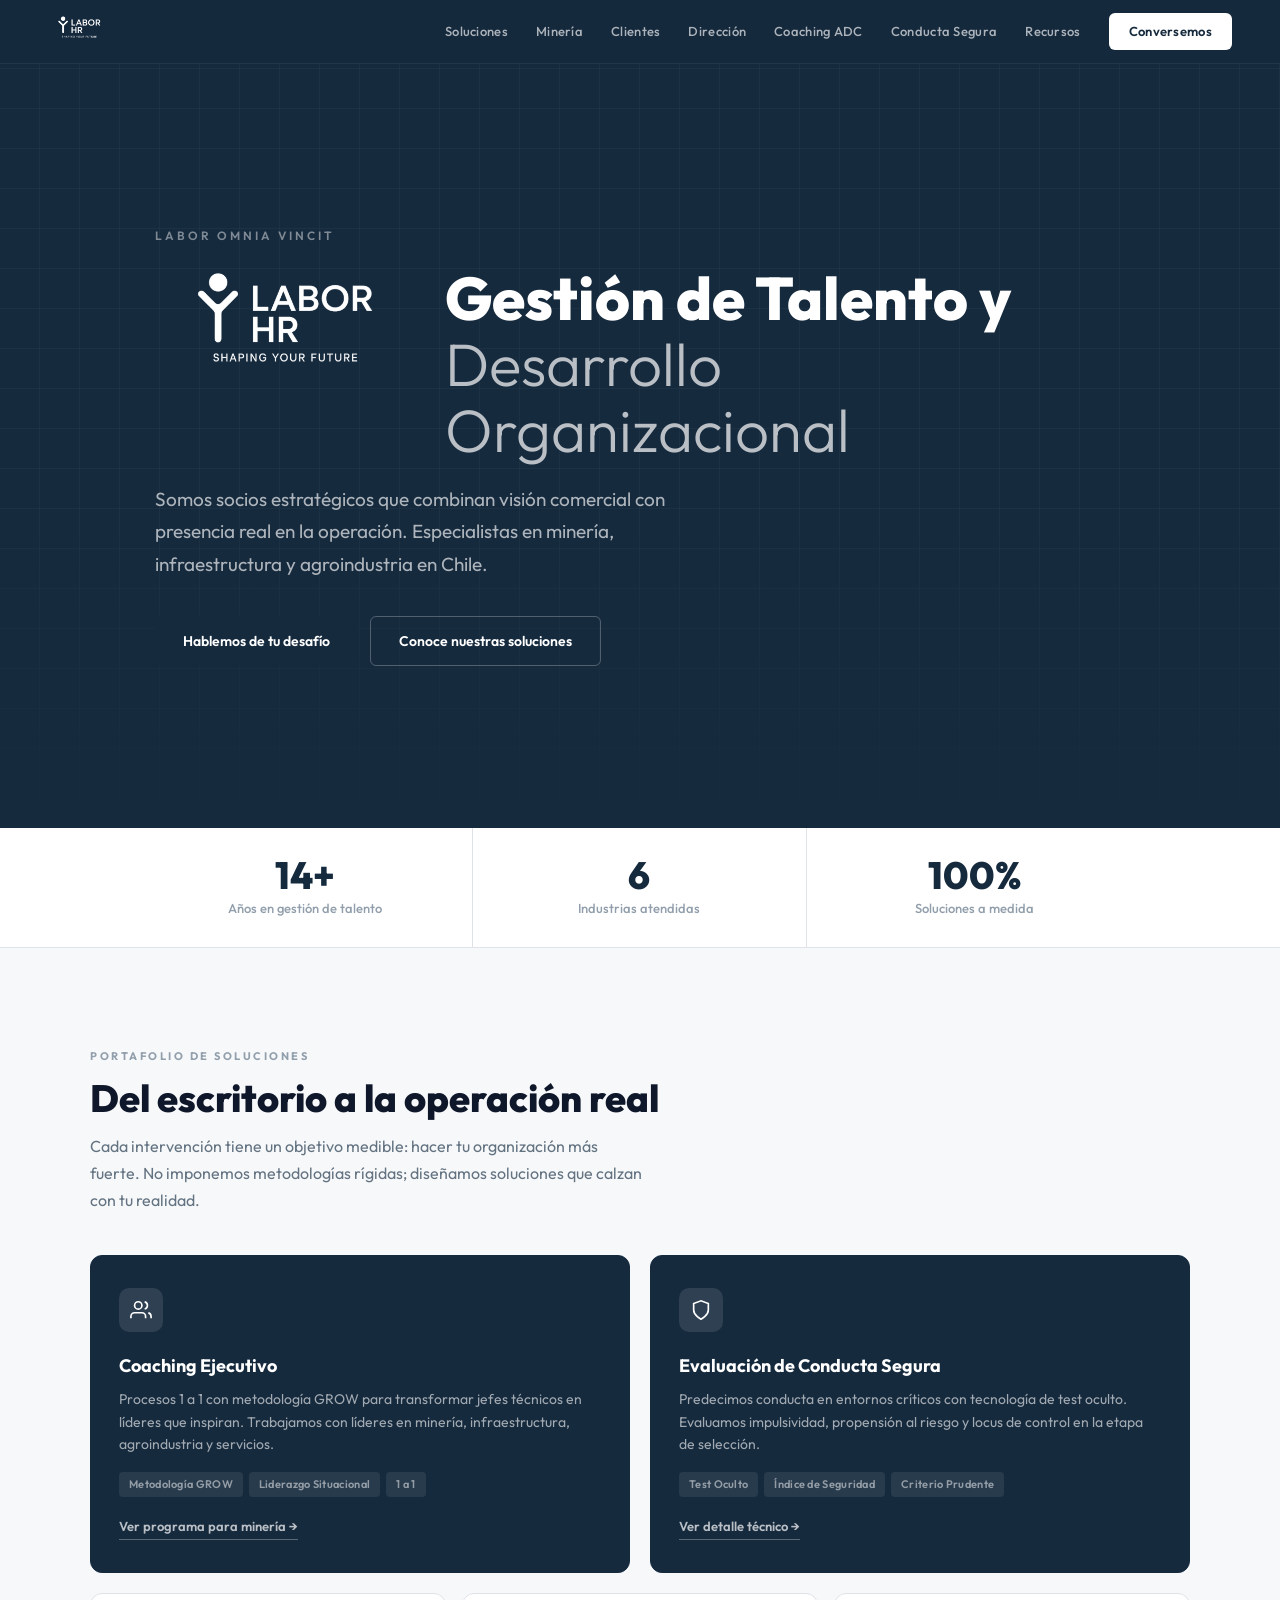
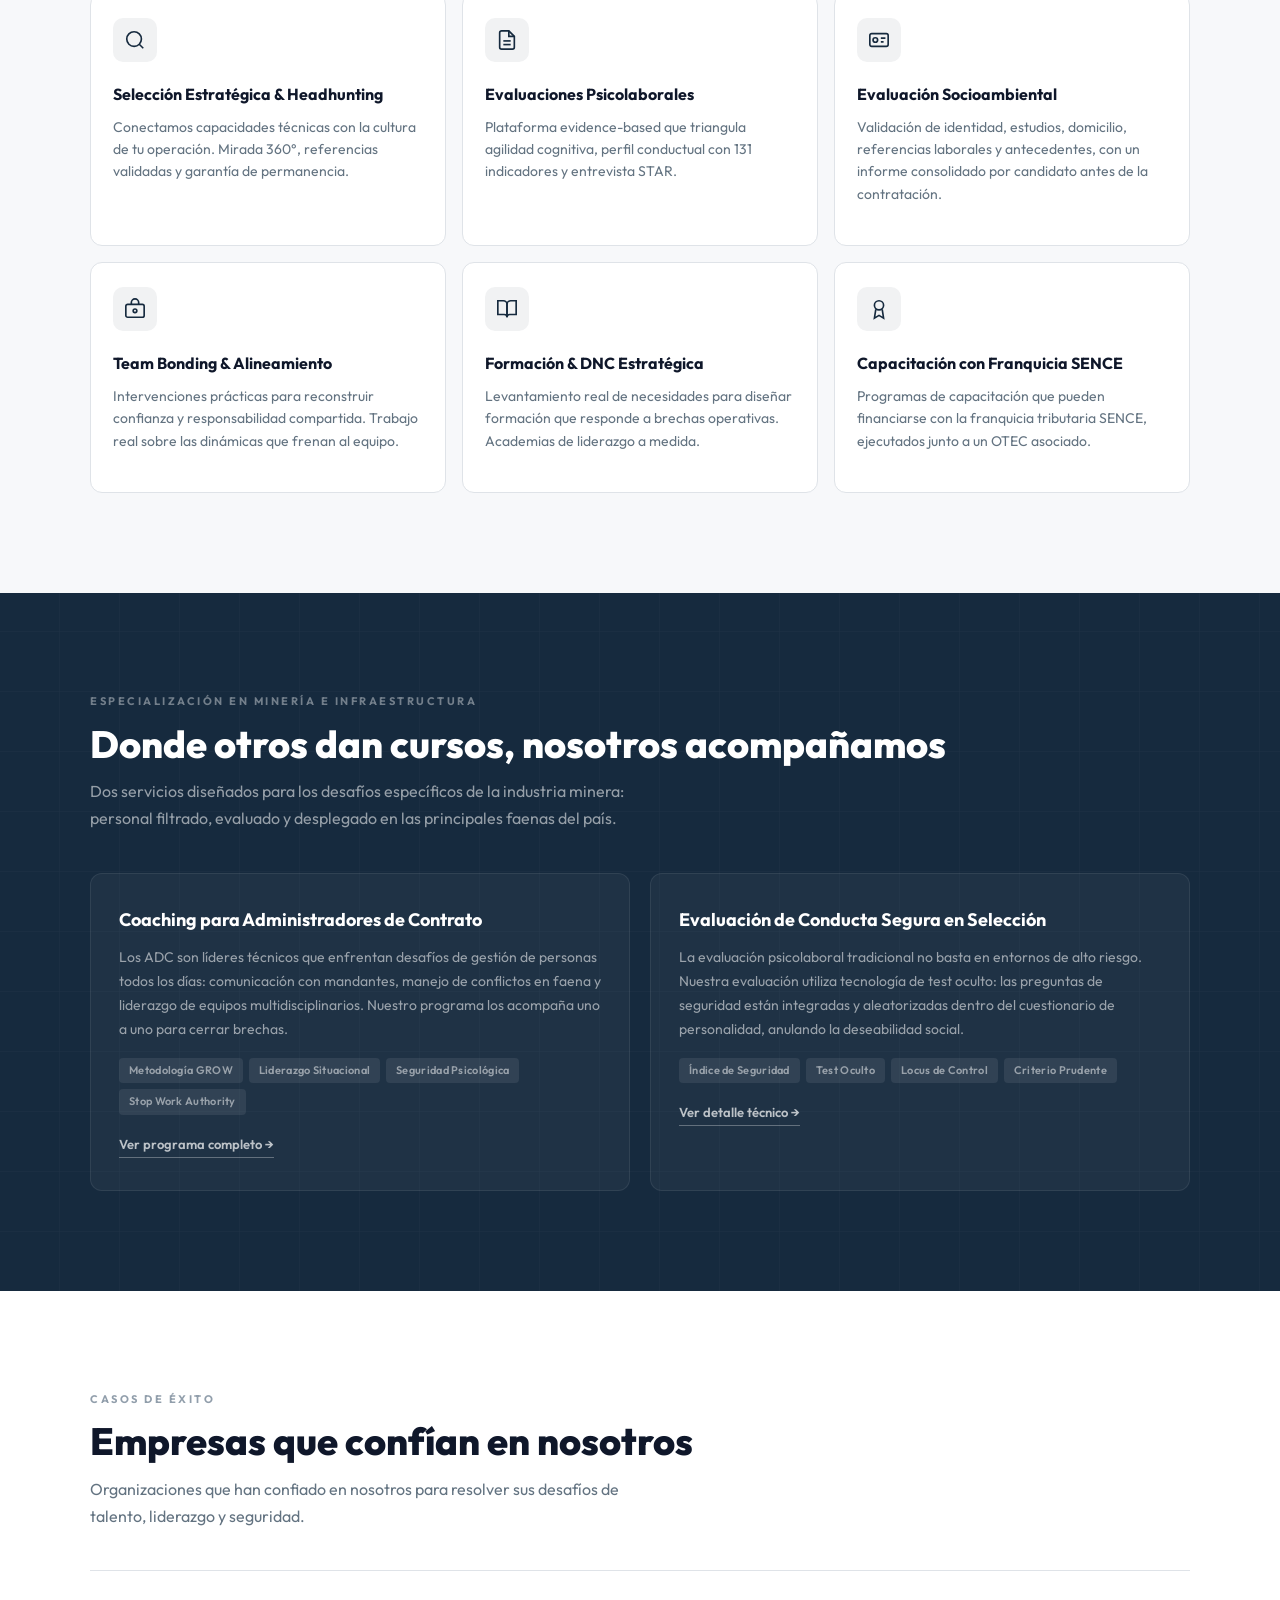
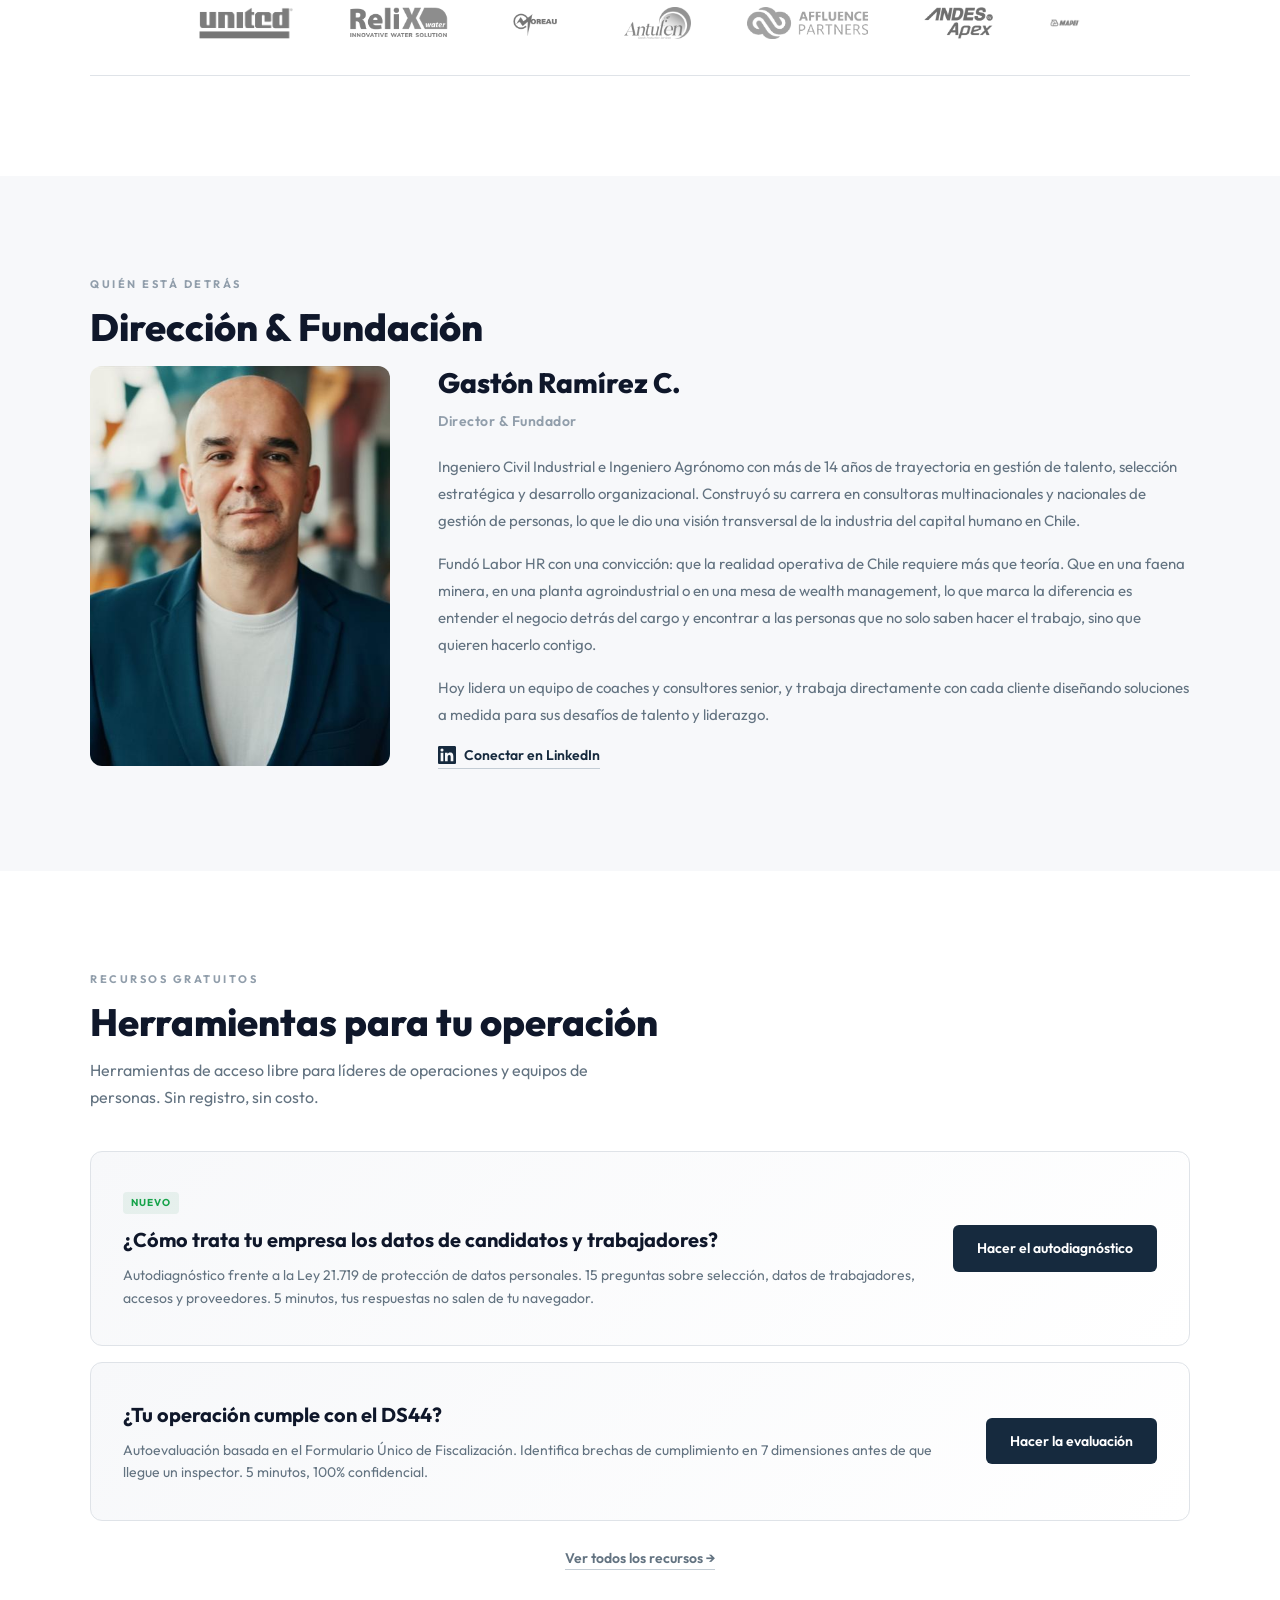
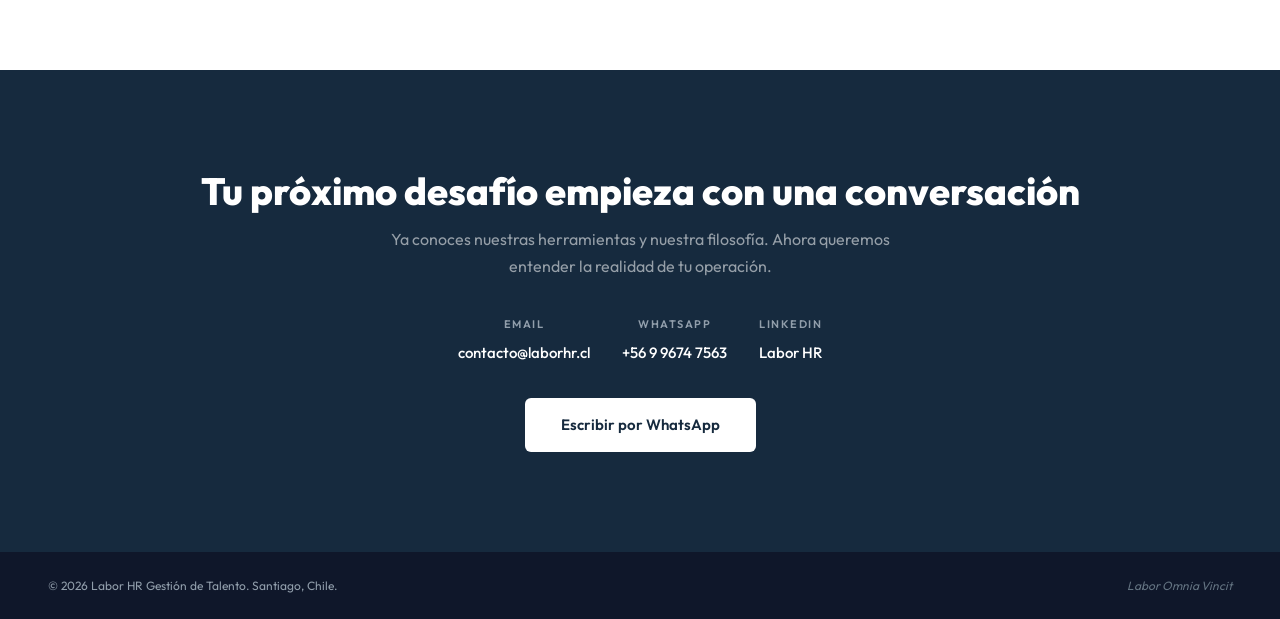
==== index.html @ d0b58a6c "Add files via upload" ====
<!DOCTYPE html>
<html lang="es">
<head>
<meta charset="UTF-8">
<meta name="viewport" content="width=device-width, initial-scale=1.0">
<title>Labor HR | Coaching Ejecutivo, Evaluación de Conducta Segura y Selección Estratégica | Chile</title>
<meta name="description" content="Coaching ejecutivo para líderes en minería, infraestructura, energía y agroindustria. Evaluación de conducta segura en selección. Headhunting y desarrollo organizacional en Chile.">
<meta name="keywords" content="coaching ejecutivo Chile, evaluación conducta segura, selección estratégica Chile, desarrollo organizacional, headhunting minería, coaching liderazgo, evaluación psicolaboral seguridad, administrador de contrato coaching, coaching minería, evaluación socioambiental candidatos">
<meta property="og:title" content="Labor HR | Gestión de Talento &amp; Desarrollo Organizacional">
<meta property="og:description" content="Coaching ejecutivo para líderes, evaluación de conducta segura en selección y desarrollo organizacional. Socios estratégicos en gestión de talento en Chile.">
<meta property="og:type" content="website">
<meta property="og:url" content="https://laborhr.cl/">
<link rel="canonical" href="https://laborhr.cl/">
<link rel="preconnect" href="https://fonts.googleapis.com">
<link href="https://fonts.googleapis.com/css2?family=Outfit:wght@300;400;500;600;700;800&family=DM+Serif+Display&display=swap" rel="stylesheet">
<style>
:root {
  --navy: #162A3E;
  --navy-95: rgba(22,42,62,0.95);
  --navy-80: rgba(22,42,62,0.8);
  --navy-light: #1C3450;
  --accent: #162A3E;
  --accent-inv: #FFFFFF;
  --accent-dim: rgba(22,42,62,0.06);
  --slate-50: #F7F8FA;
  --slate-100: #F1F3F5;
  --slate-200: #DFE3E8;
  --slate-300: #C4CDD5;
  --slate-400: #919EAB;
  --slate-500: #637381;
  --slate-700: #334155;
  --slate-900: #0F172A;
  --white: #FFFFFF;
  --green: #16A34A;
  --section-pad: clamp(60px, 10vw, 100px);
}

*, *::before, *::after { margin:0; padding:0; box-sizing:border-box; }

html { scroll-behavior: smooth; }

body {
  font-family: 'Outfit', sans-serif;
  color: var(--slate-700);
  background: var(--white);
  line-height: 1.6;
  -webkit-font-smoothing: antialiased;
}

/* ═══ NAV ═══ */
.nav {
  position: fixed;
  top: 0; left: 0; right: 0;
  z-index: 100;
  background: var(--navy-95);
  backdrop-filter: blur(12px);
  -webkit-backdrop-filter: blur(12px);
  padding: 0 clamp(20px, 4vw, 48px);
  height: 64px;
  display: flex;
  align-items: center;
  justify-content: space-between;
  border-bottom: 1px solid rgba(255,255,255,0.06);
}
.nav-logo { height: 24px; filter: brightness(0) invert(1); }
.nav-links { display: flex; gap: 28px; align-items: center; }
.nav-links a {
  color: rgba(255,255,255,0.65);
  text-decoration: none;
  font-size: 13px;
  font-weight: 500;
  letter-spacing: 0.3px;
  transition: color 0.2s;
}
.nav-links a:hover { color: var(--white); }
.nav-links .nav-cta {
  background: var(--white);
  color: var(--navy);
  padding: 8px 20px;
  border-radius: 6px;
  font-weight: 600;
}
.nav-links .nav-cta:hover { background: var(--slate-200); }
.nav-toggle { display: none; background: none; border: none; cursor: pointer; padding: 8px; }
.nav-toggle span { display: block; width: 22px; height: 2px; background: var(--white); margin: 5px 0; transition: all 0.3s; }

/* ═══ HERO ═══ */
.hero {
  position: relative;
  min-height: 92vh;
  display: flex;
  align-items: center;
  background: var(--navy);
  overflow: hidden;
  padding: 64px 0 0;
}
.hero-topo {
  position: absolute;
  inset: 0;
  opacity: 0.08;
  background-image:
    repeating-linear-gradient(0deg, transparent, transparent 39px, rgba(255,255,255,0.4) 39px, rgba(255,255,255,0.4) 40px),
    repeating-linear-gradient(90deg, transparent, transparent 39px, rgba(255,255,255,0.4) 39px, rgba(255,255,255,0.4) 40px);
}
.hero-gradient {
  position: absolute;
  bottom: 0; left: 0; right: 0;
  height: 40%;
  background: linear-gradient(to top, var(--navy), transparent);
}
.hero-inner {
  position: relative;
  max-width: 1100px;
  margin: 0 auto;
  padding: clamp(60px, 12vw, 120px) clamp(24px, 5vw, 48px);
}
.hero-eyebrow {
  font-size: 12px;
  font-weight: 600;
  letter-spacing: 3px;
  text-transform: uppercase;
  color: rgba(255,255,255,0.45);
  margin-bottom: 20px;
}
.hero h1 {
  font-family: 'Outfit', sans-serif;
  font-size: clamp(36px, 6vw, 60px);
  font-weight: 800;
  color: var(--white);
  line-height: 1.1;
  max-width: 680px;
  margin-bottom: 20px;
}
.hero-title-row {
  display: flex;
  align-items: flex-start;
  gap: 28px;
  margin-bottom: 20px;
}
.hero-logo {
  height: clamp(70px, 10vw, 100px);
  filter: brightness(0) invert(1);
  flex-shrink: 0;
  margin-top: 6px;
}
.hero-title-row h1 {
  margin-bottom: 0;
}
.hero h1 em {
  font-style: normal;
  font-weight: 300;
  color: rgba(255,255,255,0.7);
}
.hero-sub {
  font-size: clamp(16px, 2vw, 19px);
  color: rgba(255,255,255,0.65);
  max-width: 520px;
  line-height: 1.7;
  margin-bottom: 36px;
  font-weight: 400;
}
.hero-btns { display: flex; gap: 12px; flex-wrap: wrap; }
.btn {
  display: inline-flex;
  align-items: center;
  gap: 8px;
  font-family: 'Outfit', sans-serif;
  font-size: 14px;
  font-weight: 600;
  padding: 13px 28px;
  border-radius: 6px;
  text-decoration: none;
  border: none;
  cursor: pointer;
  transition: all 0.2s;
}
.btn-teal { background: var(--navy); color: var(--white); }
.btn-teal:hover { background: var(--navy-light); }
.contact .btn-teal { background: var(--white); color: var(--navy); }
.contact .btn-teal:hover { background: var(--slate-200); }
.btn-outline { background: transparent; color: var(--white); border: 1px solid rgba(255,255,255,0.25); }
.btn-outline:hover { border-color: rgba(255,255,255,0.6); }

/* ═══ STATS BAR ═══ */
.stats-bar {
  background: var(--white);
  border-bottom: 1px solid var(--slate-200);
}
.stats-inner {
  max-width: 1100px;
  margin: 0 auto;
  padding: 0 clamp(24px, 5vw, 48px);
  display: grid;
  grid-template-columns: repeat(3, 1fr);
}
.stat-item {
  padding: 28px 0;
  text-align: center;
  border-right: 1px solid var(--slate-200);
}
.stat-item:last-child { border-right: none; }
.stat-num {
  font-size: clamp(28px, 4vw, 38px);
  font-weight: 800;
  color: var(--navy);
  line-height: 1;
}
.stat-label {
  font-size: 13px;
  color: var(--slate-400);
  font-weight: 500;
  margin-top: 4px;
}

/* ═══ SECTION SHARED ═══ */
.section { padding: var(--section-pad) clamp(24px, 5vw, 48px); }
.section-inner { max-width: 1100px; margin: 0 auto; }
.section-eyebrow {
  font-size: 11px;
  font-weight: 700;
  letter-spacing: 2.5px;
  text-transform: uppercase;
  color: var(--slate-400);
  margin-bottom: 12px;
}
.section-title {
  font-family: 'Outfit', sans-serif;
  font-size: clamp(26px, 4vw, 38px);
  font-weight: 800;
  color: var(--slate-900);
  line-height: 1.15;
  margin-bottom: 12px;
}
.section-desc {
  font-size: 16px;
  color: var(--slate-500);
  max-width: 560px;
  line-height: 1.7;
  margin-bottom: 40px;
}

/* ═══ SERVICES ═══ */
.services { background: var(--slate-50); }
.srv-hero-grid {
  display: grid;
  grid-template-columns: 1fr 1fr;
  gap: 20px;
  margin-bottom: 20px;
}
.srv-card {
  background: var(--white);
  border: 1px solid var(--slate-200);
  border-radius: 12px;
  padding: 32px 28px;
  transition: border-color 0.2s, box-shadow 0.2s;
  position: relative;
}
.srv-card:hover {
  border-color: var(--slate-300);
  box-shadow: 0 4px 20px rgba(22,42,62,0.06);
}
.srv-card.srv-featured {
  background: var(--navy);
  border-color: var(--navy);
}
.srv-card.srv-featured:hover {
  border-color: var(--navy-light);
  box-shadow: 0 4px 20px rgba(0,0,0,0.15);
}
.srv-icon {
  width: 44px;
  height: 44px;
  border-radius: 10px;
  display: flex;
  align-items: center;
  justify-content: center;
  margin-bottom: 20px;
  background: var(--accent-dim);
}
.srv-featured .srv-icon { background: rgba(255,255,255,0.1); }
.srv-icon svg { width: 22px; height: 22px; stroke: var(--accent); stroke-width: 1.8; fill: none; }
.srv-featured .srv-icon svg { stroke: var(--accent-inv); }
.srv-card h3 {
  font-size: 18px;
  font-weight: 700;
  color: var(--slate-900);
  margin-bottom: 8px;
}
.srv-featured h3 { color: var(--white); }
.srv-card p {
  font-size: 14px;
  color: var(--slate-500);
  line-height: 1.6;
  margin-bottom: 16px;
}
.srv-featured p { color: rgba(255,255,255,0.6); }
.srv-link {
  font-size: 13px;
  font-weight: 600;
  color: var(--slate-700);
  text-decoration: none;
  display: inline-flex;
  align-items: center;
  gap: 4px;
  border-bottom: 1px solid var(--slate-300);
  padding-bottom: 2px;
}
.srv-link:hover { gap: 8px; border-color: var(--navy); color: var(--navy); }
.srv-featured .srv-link { color: rgba(255,255,255,0.7); border-color: rgba(255,255,255,0.3); }
.srv-featured .srv-link:hover { color: var(--white); border-color: var(--white); }
.srv-tags {
  display: flex;
  flex-wrap: wrap;
  gap: 6px;
  margin-bottom: 16px;
}
.srv-tag {
  font-size: 11px;
  font-weight: 600;
  padding: 4px 10px;
  border-radius: 4px;
  background: var(--slate-100);
  color: var(--slate-500);
  letter-spacing: 0.3px;
}
.srv-featured .srv-tag {
  background: rgba(255,255,255,0.08);
  color: rgba(255,255,255,0.5);
}
.srv-grid {
  display: grid;
  grid-template-columns: repeat(3, 1fr);
  gap: 16px;
}
.srv-grid .srv-card { padding: 24px 22px; }
.srv-grid .srv-card h3 { font-size: 16px; }

/* ═══ MINING ═══ */
.mining {
  background: var(--navy);
  position: relative;
  overflow: hidden;
}
.mining-topo {
  position: absolute;
  inset: 0;
  opacity: 0.04;
  background-image:
    repeating-linear-gradient(0deg, transparent, transparent 59px, rgba(255,255,255,0.5) 59px, rgba(255,255,255,0.5) 60px),
    repeating-linear-gradient(90deg, transparent, transparent 59px, rgba(255,255,255,0.5) 59px, rgba(255,255,255,0.5) 60px);
}
.mining .section-inner { position: relative; }
.mining .section-eyebrow { color: rgba(255,255,255,0.4); }
.mining .section-title { color: var(--white); }
.mining .section-desc { color: rgba(255,255,255,0.55); }
.mining-grid {
  display: grid;
  grid-template-columns: 1fr 1fr;
  gap: 20px;
}
.mining-card {
  background: rgba(255,255,255,0.04);
  border: 1px solid rgba(255,255,255,0.08);
  border-radius: 12px;
  padding: 32px 28px;
  transition: border-color 0.2s;
}
.mining-card:hover { border-color: rgba(255,255,255,0.2); }
.mining-card h3 {
  font-size: 18px;
  font-weight: 700;
  color: var(--white);
  margin-bottom: 12px;
}
.mining-card p {
  font-size: 14px;
  color: rgba(255,255,255,0.55);
  line-height: 1.7;
  margin-bottom: 16px;
}
.mining-card .srv-tags { margin-bottom: 16px; }
.mining-card .srv-tag {
  background: rgba(255,255,255,0.08);
  color: rgba(255,255,255,0.5);
}
.mining-card .srv-link { color: rgba(255,255,255,0.7); border-color: rgba(255,255,255,0.3); }
.mining-card .srv-link:hover { color: var(--white); border-color: var(--white); }

/* ═══ CLIENTS ═══ */
.clients { background: var(--white); }
.logos-bar {
  display: flex;
  justify-content: center;
  align-items: center;
  gap: clamp(28px, 5vw, 56px);
  flex-wrap: wrap;
  padding: 36px 0;
  border-top: 1px solid var(--slate-200);
  border-bottom: 1px solid var(--slate-200);
}
.logos-bar img {
  height: 32px;
  filter: grayscale(1) brightness(0.4);
  opacity: 0.6;
  transition: all 0.3s;
}
.logos-bar img:hover {
  filter: grayscale(1) brightness(0.2);
  opacity: 1;
}

/* ═══ DIRECTOR ═══ */
.director { background: var(--slate-50); }
.director-inner {
  display: grid;
  grid-template-columns: 300px 1fr;
  gap: 48px;
  align-items: center;
}
.director-photo {
  width: 100%;
  aspect-ratio: 3/4;
  border-radius: 12px;
  background: url('gaston.jpg') center/cover no-repeat;
  position: relative;
  overflow: hidden;
}
.director-photo-fallback {
  position: absolute;
  inset: 0;
  background: var(--navy);
  display: flex;
  align-items: center;
  justify-content: center;
  font-size: 48px;
  font-weight: 800;
  color: rgba(255,255,255,0.15);
}
.director-content h3 {
  font-size: 28px;
  font-weight: 800;
  color: var(--slate-900);
  margin-bottom: 4px;
}
.director-role {
  font-size: 14px;
  color: var(--slate-400);
  font-weight: 600;
  letter-spacing: 0.5px;
  margin-bottom: 20px;
}
.director-content p {
  font-size: 15px;
  color: var(--slate-500);
  line-height: 1.8;
  margin-bottom: 16px;
}
.director-link {
  display: inline-flex;
  align-items: center;
  gap: 8px;
  font-size: 14px;
  font-weight: 600;
  color: var(--navy);
  text-decoration: none;
  border-bottom: 1px solid var(--slate-300);
  padding-bottom: 2px;
}
.director-link:hover { border-color: var(--navy); }
.director-link svg { width: 18px; height: 18px; fill: currentColor; }

/* ═══ TOOLS ═══ */
.tools { background: var(--white); }
.tool-card {
  background: linear-gradient(135deg, var(--slate-50), var(--white));
  border: 1px solid var(--slate-200);
  border-radius: 12px;
  padding: 36px 32px;
  display: grid;
  grid-template-columns: 1fr auto;
  gap: 24px;
  align-items: center;
}
.tool-card h3 {
  font-size: 20px;
  font-weight: 700;
  color: var(--slate-900);
  margin-bottom: 8px;
}
.tool-card p {
  font-size: 14px;
  color: var(--slate-500);
  line-height: 1.6;
}
.btn-tool {
  background: var(--navy);
  color: var(--white);
  padding: 12px 24px;
  border-radius: 6px;
  font-family: 'Outfit', sans-serif;
  font-size: 14px;
  font-weight: 600;
  text-decoration: none;
  white-space: nowrap;
  transition: background 0.2s;
}
.btn-tool:hover { background: var(--navy-light); }
.tool-card + .tool-card { margin-top: 16px; }
.tool-new {
  display: inline-block;
  font-size: 10px; font-weight: 700; letter-spacing: 1px;
  text-transform: uppercase;
  padding: 3px 8px; border-radius: 4px;
  background: rgba(22,134,74,0.08); color: var(--green);
  margin-bottom: 10px;
}

/* ═══ CONTACT ═══ */
.contact {
  background: var(--navy);
  text-align: center;
}
.contact .section-title { color: var(--white); }
.contact .section-desc {
  color: rgba(255,255,255,0.55);
  margin: 0 auto 36px;
}
.contact-methods {
  display: flex;
  justify-content: center;
  gap: 32px;
  margin-bottom: 32px;
  flex-wrap: wrap;
}
.contact-method {
  text-align: center;
}
.contact-method .cm-label {
  font-size: 11px;
  font-weight: 600;
  letter-spacing: 1.5px;
  text-transform: uppercase;
  color: var(--slate-400);
  margin-bottom: 6px;
}
.contact-method a {
  color: var(--white);
  text-decoration: none;
  font-size: 15px;
  font-weight: 500;
  transition: color 0.2s;
}
.contact-method a:hover { color: var(--slate-300); }
.contact .btn-teal { padding: 15px 36px; font-size: 15px; }

/* ═══ FOOTER ═══ */
.footer {
  background: var(--slate-900);
  padding: 24px clamp(24px, 5vw, 48px);
  display: flex;
  justify-content: space-between;
  align-items: center;
  flex-wrap: wrap;
  gap: 12px;
}
.footer-left {
  font-size: 12px;
  color: var(--slate-400);
}
.footer-motto {
  font-size: 12px;
  color: var(--slate-500);
  font-style: italic;
}

/* ═══ RESPONSIVE ═══ */
@media (max-width: 900px) {
  .srv-hero-grid { grid-template-columns: 1fr; }
  .srv-grid { grid-template-columns: 1fr 1fr; }
  .mining-grid { grid-template-columns: 1fr; }
  .director-inner { grid-template-columns: 1fr; justify-items: center; text-align: center; }
  .director-photo { width: 240px; }
  .director-content p { text-align: left; }
  .tool-card { grid-template-columns: 1fr; text-align: center; }
}

@media (max-width: 640px) {
  .nav-links { display: none; position: absolute; top: 64px; left: 0; right: 0; background: var(--navy); flex-direction: column; padding: 20px 24px; gap: 16px; border-top: 1px solid rgba(255,255,255,0.06); }
  .nav-links.open { display: flex; }
  .nav-toggle { display: block; }
  .srv-grid { grid-template-columns: 1fr; }
  .stat-item { padding: 20px 0; }
  .hero h1 { font-size: 32px; }
  .hero-title-row { flex-direction: column; gap: 16px; }
  .hero-logo { height: 56px; }
  .hero { min-height: 80vh; }
  .logos-bar { gap: 20px; }
  .logos-bar img { height: 24px; }
}
</style>
</head>
<body>

<!-- ═══ NAV ═══ -->
<nav class="nav">
  <a href="/"><img src="logo.png" alt="Labor HR" class="nav-logo"></a>
  <button class="nav-toggle" onclick="this.nextElementSibling.classList.toggle('open')" aria-label="Menú">
    <span></span><span></span><span></span>
  </button>
  <div class="nav-links">
    <a href="#servicios">Soluciones</a>
    <a href="#mineria">Minería</a>
    <a href="#clientes">Clientes</a>
    <a href="#director">Dirección</a>
    <a href="coaching-adc.html">Coaching ADC</a>
    <a href="conducta-segura.html">Conducta Segura</a>
    <a href="recursos.html">Recursos</a>
    <a href="#contacto" class="nav-cta">Conversemos</a>
  </div>
</nav>

<!-- ═══ HERO ═══ -->
<section class="hero">
  <div class="hero-topo"></div>
  <div class="hero-gradient"></div>
  <div class="hero-inner">
    <div class="hero-eyebrow">Labor Omnia Vincit</div>
    <div class="hero-title-row">
      <img src="logo.png" alt="Labor HR" class="hero-logo">
      <h1>Gestión de Talento y <em>Desarrollo Organizacional</em></h1>
    </div>
    <p class="hero-sub">Somos socios estratégicos que combinan visión comercial con presencia real en la operación. Especialistas en minería, infraestructura y agroindustria en Chile.</p>
    <div class="hero-btns">
      <a href="#contacto" class="btn btn-teal">Hablemos de tu desafío</a>
      <a href="#servicios" class="btn btn-outline">Conoce nuestras soluciones</a>
    </div>
  </div>
</section>

<!-- ═══ STATS ═══ -->
<div class="stats-bar">
  <div class="stats-inner">
    <div class="stat-item">
      <div class="stat-num">14+</div>
      <div class="stat-label">Años en gestión de talento</div>
    </div>
    <div class="stat-item">
      <div class="stat-num">6</div>
      <div class="stat-label">Industrias atendidas</div>
    </div>
    <div class="stat-item">
      <div class="stat-num">100%</div>
      <div class="stat-label">Soluciones a medida</div>
    </div>
  </div>
</div>

<!-- ═══ SERVICES ═══ -->
<section class="section services" id="servicios">
  <div class="section-inner">
    <div class="section-eyebrow">Portafolio de soluciones</div>
    <h2 class="section-title">Del escritorio a la operación real</h2>
    <p class="section-desc">Cada intervención tiene un objetivo medible: hacer tu organización más fuerte. No imponemos metodologías rígidas; diseñamos soluciones que calzan con tu realidad.</p>

    <div class="srv-hero-grid">
      <!-- FEATURED: Coaching -->
      <div class="srv-card srv-featured">
        <div class="srv-icon">
          <svg viewBox="0 0 24 24"><path d="M17 21v-2a4 4 0 00-4-4H5a4 4 0 00-4 4v2"/><circle cx="9" cy="7" r="4"/><path d="M23 21v-2a4 4 0 00-3-3.87M16 3.13a4 4 0 010 7.75"/></svg>
        </div>
        <h3>Coaching Ejecutivo</h3>
        <p>Procesos 1 a 1 con metodología GROW para transformar jefes técnicos en líderes que inspiran. Trabajamos con líderes en minería, infraestructura, agroindustria y servicios.</p>
        <div class="srv-tags">
          <span class="srv-tag">Metodología GROW</span>
          <span class="srv-tag">Liderazgo Situacional</span>
          <span class="srv-tag">1 a 1</span>
        </div>
        <a href="coaching-adc.html" class="srv-link">Ver programa para minería →</a>
      </div>

      <!-- FEATURED: Conducta Segura -->
      <div class="srv-card srv-featured">
        <div class="srv-icon">
          <svg viewBox="0 0 24 24"><path d="M12 22s8-4 8-10V5l-8-3-8 3v7c0 6 8 10 8 10z"/></svg>
        </div>
        <h3>Evaluación de Conducta Segura</h3>
        <p>Predecimos conducta en entornos críticos con tecnología de test oculto. Evaluamos impulsividad, propensión al riesgo y locus de control en la etapa de selección.</p>
        <div class="srv-tags">
          <span class="srv-tag">Test Oculto</span>
          <span class="srv-tag">Índice de Seguridad</span>
          <span class="srv-tag">Criterio Prudente</span>
        </div>
        <a href="conducta-segura.html" class="srv-link">Ver detalle técnico →</a>
      </div>
    </div>

    <div class="srv-grid">
      <div class="srv-card">
        <div class="srv-icon">
          <svg viewBox="0 0 24 24"><circle cx="11" cy="11" r="8"/><path d="M21 21l-4.35-4.35"/></svg>
        </div>
        <h3>Selección Estratégica & Headhunting</h3>
        <p>Conectamos capacidades técnicas con la cultura de tu operación. Mirada 360°, referencias validadas y garantía de permanencia.</p>
      </div>
      <div class="srv-card">
        <div class="srv-icon">
          <svg viewBox="0 0 24 24"><path d="M14 2H6a2 2 0 00-2 2v16a2 2 0 002 2h12a2 2 0 002-2V8z"/><polyline points="14 2 14 8 20 8"/><line x1="16" y1="13" x2="8" y2="13"/><line x1="16" y1="17" x2="8" y2="17"/></svg>
        </div>
        <h3>Evaluaciones Psicolaborales</h3>
        <p>Plataforma evidence-based que triangula agilidad cognitiva, perfil conductual con 131 indicadores y entrevista STAR.</p>
      </div>
      <div class="srv-card">
        <div class="srv-icon">
          <svg viewBox="0 0 24 24"><rect x="2" y="5" width="20" height="14" rx="2"/><circle cx="8" cy="12" r="2.5"/><path d="M14 10h5M14 14h3"/></svg>
        </div>
        <h3>Evaluación Socioambiental</h3>
        <p>Validación de identidad, estudios, domicilio, referencias laborales y antecedentes, con un informe consolidado por candidato antes de la contratación.</p>
      </div>
      <div class="srv-card">
        <div class="srv-icon">
          <svg viewBox="0 0 24 24"><rect x="2" y="7" width="20" height="14" rx="2"/><path d="M16 7V5a4 4 0 00-8 0v2"/><circle cx="12" cy="14" r="2"/></svg>
        </div>
        <h3>Team Bonding & Alineamiento</h3>
        <p>Intervenciones prácticas para reconstruir confianza y responsabilidad compartida. Trabajo real sobre las dinámicas que frenan al equipo.</p>
      </div>
      <div class="srv-card">
        <div class="srv-icon">
          <svg viewBox="0 0 24 24"><path d="M2 3h6a4 4 0 014 4v14a3 3 0 00-3-3H2z"/><path d="M22 3h-6a4 4 0 00-4 4v14a3 3 0 013-3h7z"/></svg>
        </div>
        <h3>Formación & DNC Estratégica</h3>
        <p>Levantamiento real de necesidades para diseñar formación que responde a brechas operativas. Academias de liderazgo a medida.</p>
      </div>
      <div class="srv-card">
        <div class="srv-icon">
          <svg viewBox="0 0 24 24"><circle cx="12" cy="8" r="5"/><path d="M8.5 12.5L7 22l5-3 5 3-1.5-9.5"/></svg>
        </div>
        <h3>Capacitación con Franquicia SENCE</h3>
        <p>Programas de capacitación que pueden financiarse con la franquicia tributaria SENCE, ejecutados junto a un OTEC asociado.</p>
      </div>
    </div>
  </div>
</section>

<!-- ═══ MINING ═══ -->
<section class="section mining" id="mineria">
  <div class="mining-topo"></div>
  <div class="section-inner">
    <div class="section-eyebrow">Especialización en minería e infraestructura</div>
    <h2 class="section-title">Donde otros dan cursos, nosotros acompañamos</h2>
    <p class="section-desc">Dos servicios diseñados para los desafíos específicos de la industria minera: personal filtrado, evaluado y desplegado en las principales faenas del país.</p>

    <div class="mining-grid">
      <div class="mining-card">
        <h3>Coaching para Administradores de Contrato</h3>
        <p>Los ADC son líderes técnicos que enfrentan desafíos de gestión de personas todos los días: comunicación con mandantes, manejo de conflictos en faena y liderazgo de equipos multidisciplinarios. Nuestro programa los acompaña uno a uno para cerrar brechas.</p>
        <div class="srv-tags">
          <span class="srv-tag">Metodología GROW</span>
          <span class="srv-tag">Liderazgo Situacional</span>
          <span class="srv-tag">Seguridad Psicológica</span>
          <span class="srv-tag">Stop Work Authority</span>
        </div>
        <a href="coaching-adc.html" class="srv-link">Ver programa completo →</a>
      </div>
      <div class="mining-card">
        <h3>Evaluación de Conducta Segura en Selección</h3>
        <p>La evaluación psicolaboral tradicional no basta en entornos de alto riesgo. Nuestra evaluación utiliza tecnología de test oculto: las preguntas de seguridad están integradas y aleatorizadas dentro del cuestionario de personalidad, anulando la deseabilidad social.</p>
        <div class="srv-tags">
          <span class="srv-tag">Índice de Seguridad</span>
          <span class="srv-tag">Test Oculto</span>
          <span class="srv-tag">Locus de Control</span>
          <span class="srv-tag">Criterio Prudente</span>
        </div>
        <a href="conducta-segura.html" class="srv-link">Ver detalle técnico →</a>
      </div>
    </div>
  </div>
</section>


<!-- ═══ CLIENTS ═══ -->
<section class="section clients" id="clientes">
  <div class="section-inner">
    <div class="section-eyebrow">Casos de éxito</div>
    <h2 class="section-title">Empresas que confían en nosotros</h2>
    <p class="section-desc">Organizaciones que han confiado en nosotros para resolver sus desafíos de talento, liderazgo y seguridad.</p>

    <div class="logos-bar">
      <img src="logo-united.png" alt="United Pipelines">
      <img src="logo-relix.png" alt="Relix Water">
      <img src="logo-moreau.png" alt="Moreau">
      <img src="logo-antufen.png" alt="Antufen Seeds">
      <img src="logo-affluence.png" alt="Affluence Partners">
      <img src="logo-apex.png" alt="Apex Andes">
      <img src="logo-mapei.png" alt="Mapei">
    </div>

  </div>
</section>

<!-- ═══ DIRECTOR ═══ -->
<section class="section director" id="director">
  <div class="section-inner">
    <div class="section-eyebrow">Quién está detrás</div>
    <h2 class="section-title">Dirección & Fundación</h2>
    <div class="director-inner">
      <div class="director-photo">
      </div>
      <div class="director-content">
        <h3>Gastón Ramírez C.</h3>
        <div class="director-role">Director & Fundador</div>
        <p>Ingeniero Civil Industrial e Ingeniero Agrónomo con más de 14 años de trayectoria en gestión de talento, selección estratégica y desarrollo organizacional. Construyó su carrera en consultoras multinacionales y nacionales de gestión de personas, lo que le dio una visión transversal de la industria del capital humano en Chile.</p>
        <p>Fundó Labor HR con una convicción: que la realidad operativa de Chile requiere más que teoría. Que en una faena minera, en una planta agroindustrial o en una mesa de wealth management, lo que marca la diferencia es entender el negocio detrás del cargo y encontrar a las personas que no solo saben hacer el trabajo, sino que quieren hacerlo contigo.</p>
        <p>Hoy lidera un equipo de coaches y consultores senior, y trabaja directamente con cada cliente diseñando soluciones a medida para sus desafíos de talento y liderazgo.</p>
        <a href="https://www.linkedin.com/company/laborhr" class="director-link" target="_blank">
          <svg viewBox="0 0 24 24"><path d="M20.447 20.452h-3.554v-5.569c0-1.328-.027-3.037-1.852-3.037-1.853 0-2.136 1.445-2.136 2.939v5.667H9.351V9h3.414v1.561h.046c.477-.9 1.637-1.85 3.37-1.85 3.601 0 4.267 2.37 4.267 5.455v6.286zM5.337 7.433a2.062 2.062 0 01-2.063-2.065 2.064 2.064 0 112.063 2.065zm1.782 13.019H3.555V9h3.564v11.452zM22.225 0H1.771C.792 0 0 .774 0 1.729v20.542C0 23.227.792 24 1.771 24h20.451C23.2 24 24 23.227 24 22.271V1.729C24 .774 23.2 0 22.222 0h.003z"/></svg>
          Conectar en LinkedIn
        </a>
      </div>
    </div>
  </div>
</section>

<!-- ═══ TOOLS ═══ -->
<section class="section tools" id="herramientas">
  <div class="section-inner">
    <div class="section-eyebrow">Recursos gratuitos</div>
    <h2 class="section-title">Herramientas para tu operación</h2>
    <p class="section-desc">Herramientas de acceso libre para líderes de operaciones y equipos de personas. Sin registro, sin costo.</p>
    <div class="tool-card">
      <div>
        <span class="tool-new">Nuevo</span>
        <h3>¿Cómo trata tu empresa los datos de candidatos y trabajadores?</h3>
        <p>Autodiagnóstico frente a la Ley 21.719 de protección de datos personales. 15 preguntas sobre selección, datos de trabajadores, accesos y proveedores. 5 minutos, tus respuestas no salen de tu navegador.</p>
      </div>
      <a href="ley-datos-autodiagnostico.html" class="btn-tool">Hacer el autodiagnóstico</a>
    </div>
    <div class="tool-card">
      <div>
        <h3>¿Tu operación cumple con el DS44?</h3>
        <p>Autoevaluación basada en el Formulario Único de Fiscalización. Identifica brechas de cumplimiento en 7 dimensiones antes de que llegue un inspector. 5 minutos, 100% confidencial.</p>
      </div>
      <a href="ds44-evaluacion.html" class="btn-tool">Hacer la evaluación</a>
    </div>
    <div style="text-align:center; margin-top:24px;">
      <a href="recursos.html" style="font-size:14px; font-weight:600; color:var(--slate-500); text-decoration:none; border-bottom:1px solid var(--slate-300); padding-bottom:2px;">Ver todos los recursos →</a>
    </div>
  </div>
</section>

<!-- ═══ CONTACT ═══ -->
<section class="section contact" id="contacto">
  <div class="section-inner">
    <h2 class="section-title">Tu próximo desafío empieza con una conversación</h2>
    <p class="section-desc">Ya conoces nuestras herramientas y nuestra filosofía. Ahora queremos entender la realidad de tu operación.</p>
    <div class="contact-methods">
      <div class="contact-method">
        <div class="cm-label">Email</div>
        <a href="mailto:contacto@laborhr.cl">contacto@laborhr.cl</a>
      </div>
      <div class="contact-method">
        <div class="cm-label">WhatsApp</div>
        <a href="https://wa.me/56996747563">+56 9 9674 7563</a>
      </div>
      <div class="contact-method">
        <div class="cm-label">LinkedIn</div>
        <a href="https://www.linkedin.com/company/laborhr" target="_blank">Labor HR</a>
      </div>
    </div>
    <a href="https://wa.me/56996747563" class="btn btn-teal">Escribir por WhatsApp</a>
  </div>
</section>

<!-- ═══ FOOTER ═══ -->
<footer class="footer">
  <div class="footer-left">&copy; 2026 Labor HR Gestión de Talento. Santiago, Chile.</div>
  <div class="footer-motto">Labor Omnia Vincit</div>
</footer>

</body>
</html>
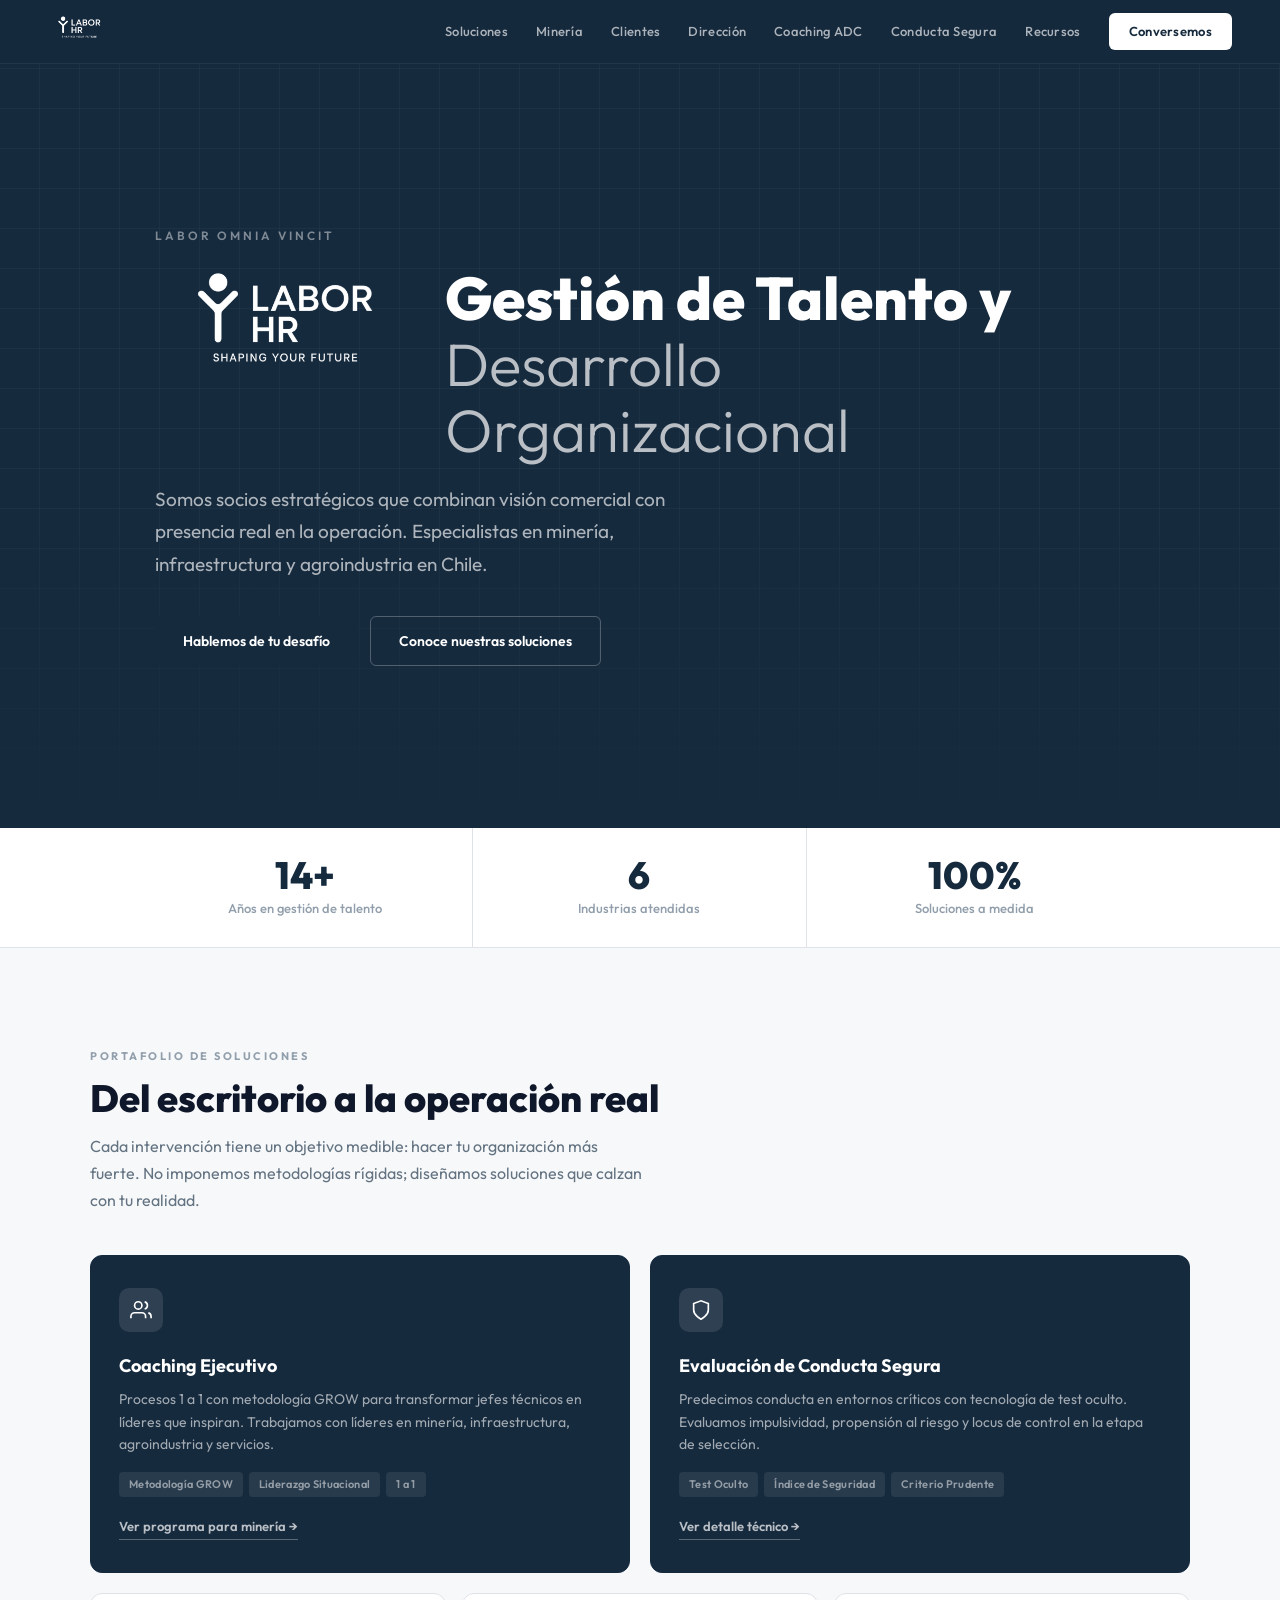
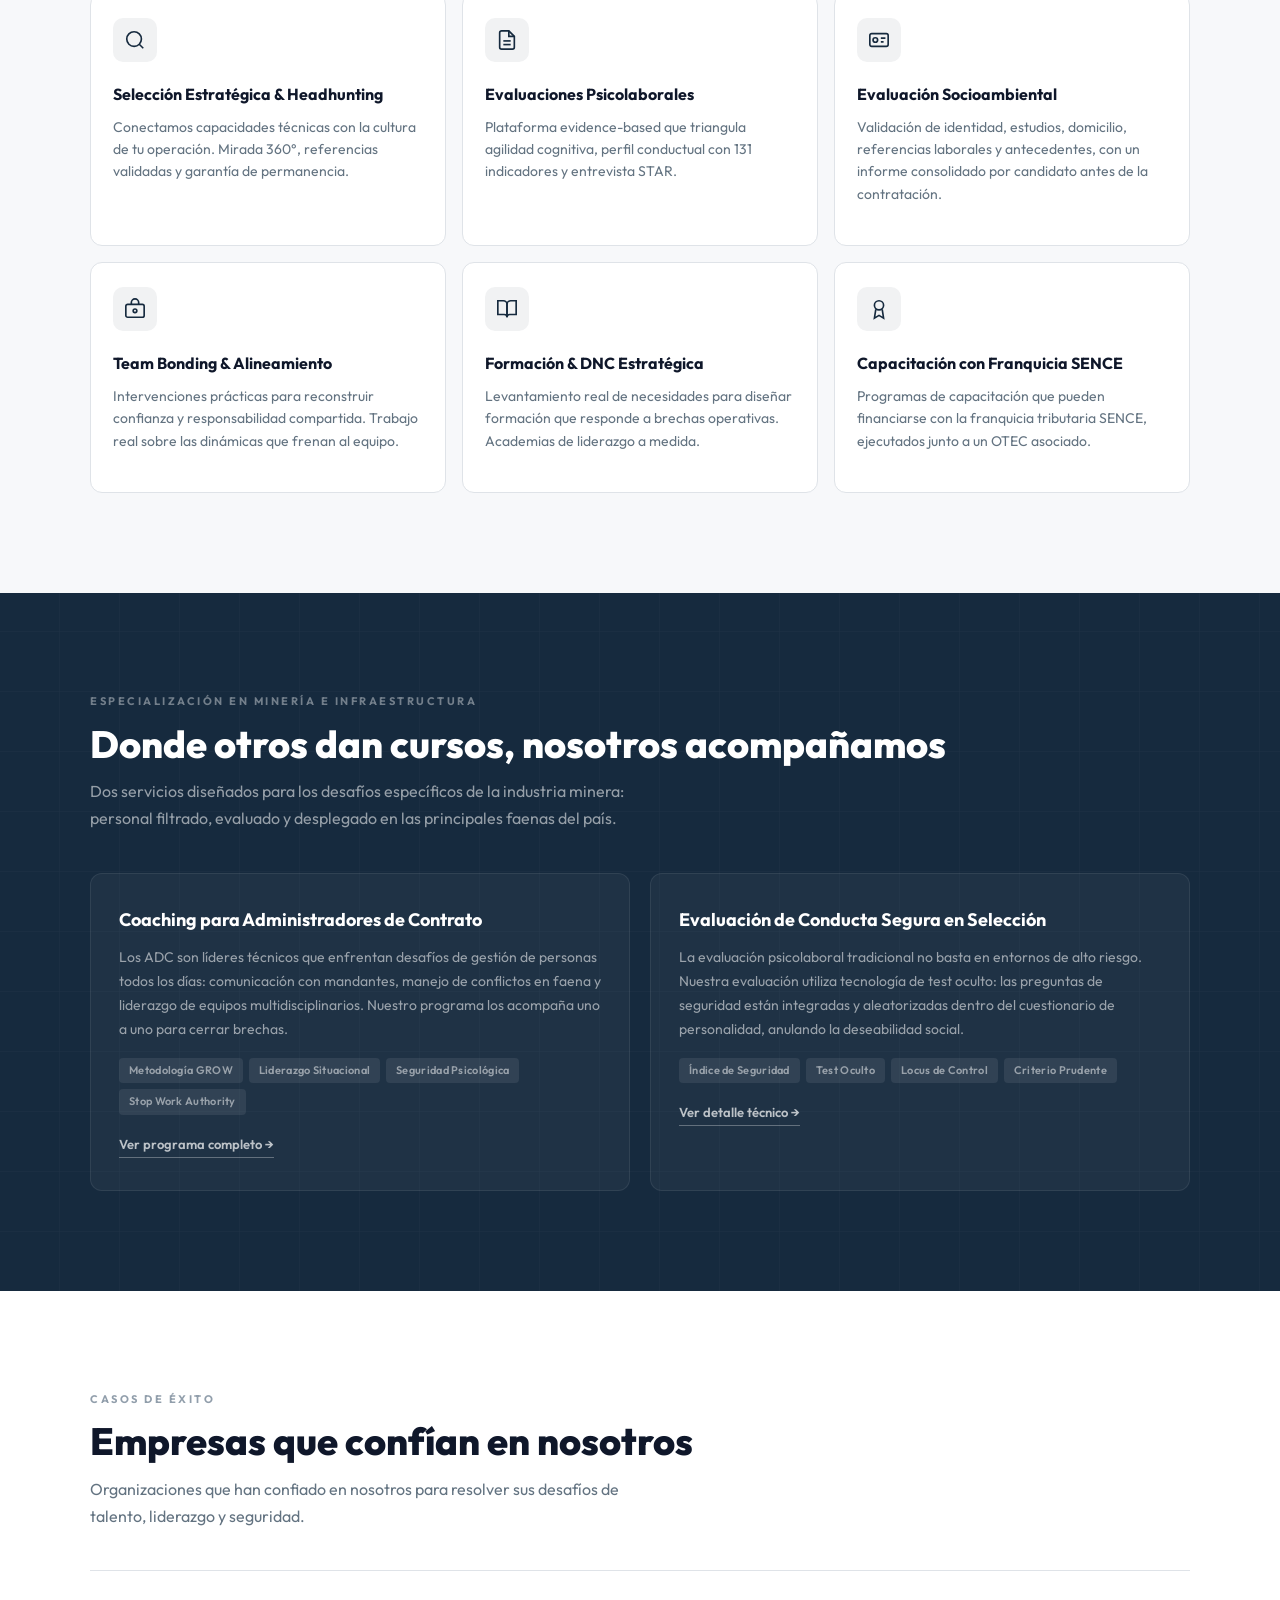
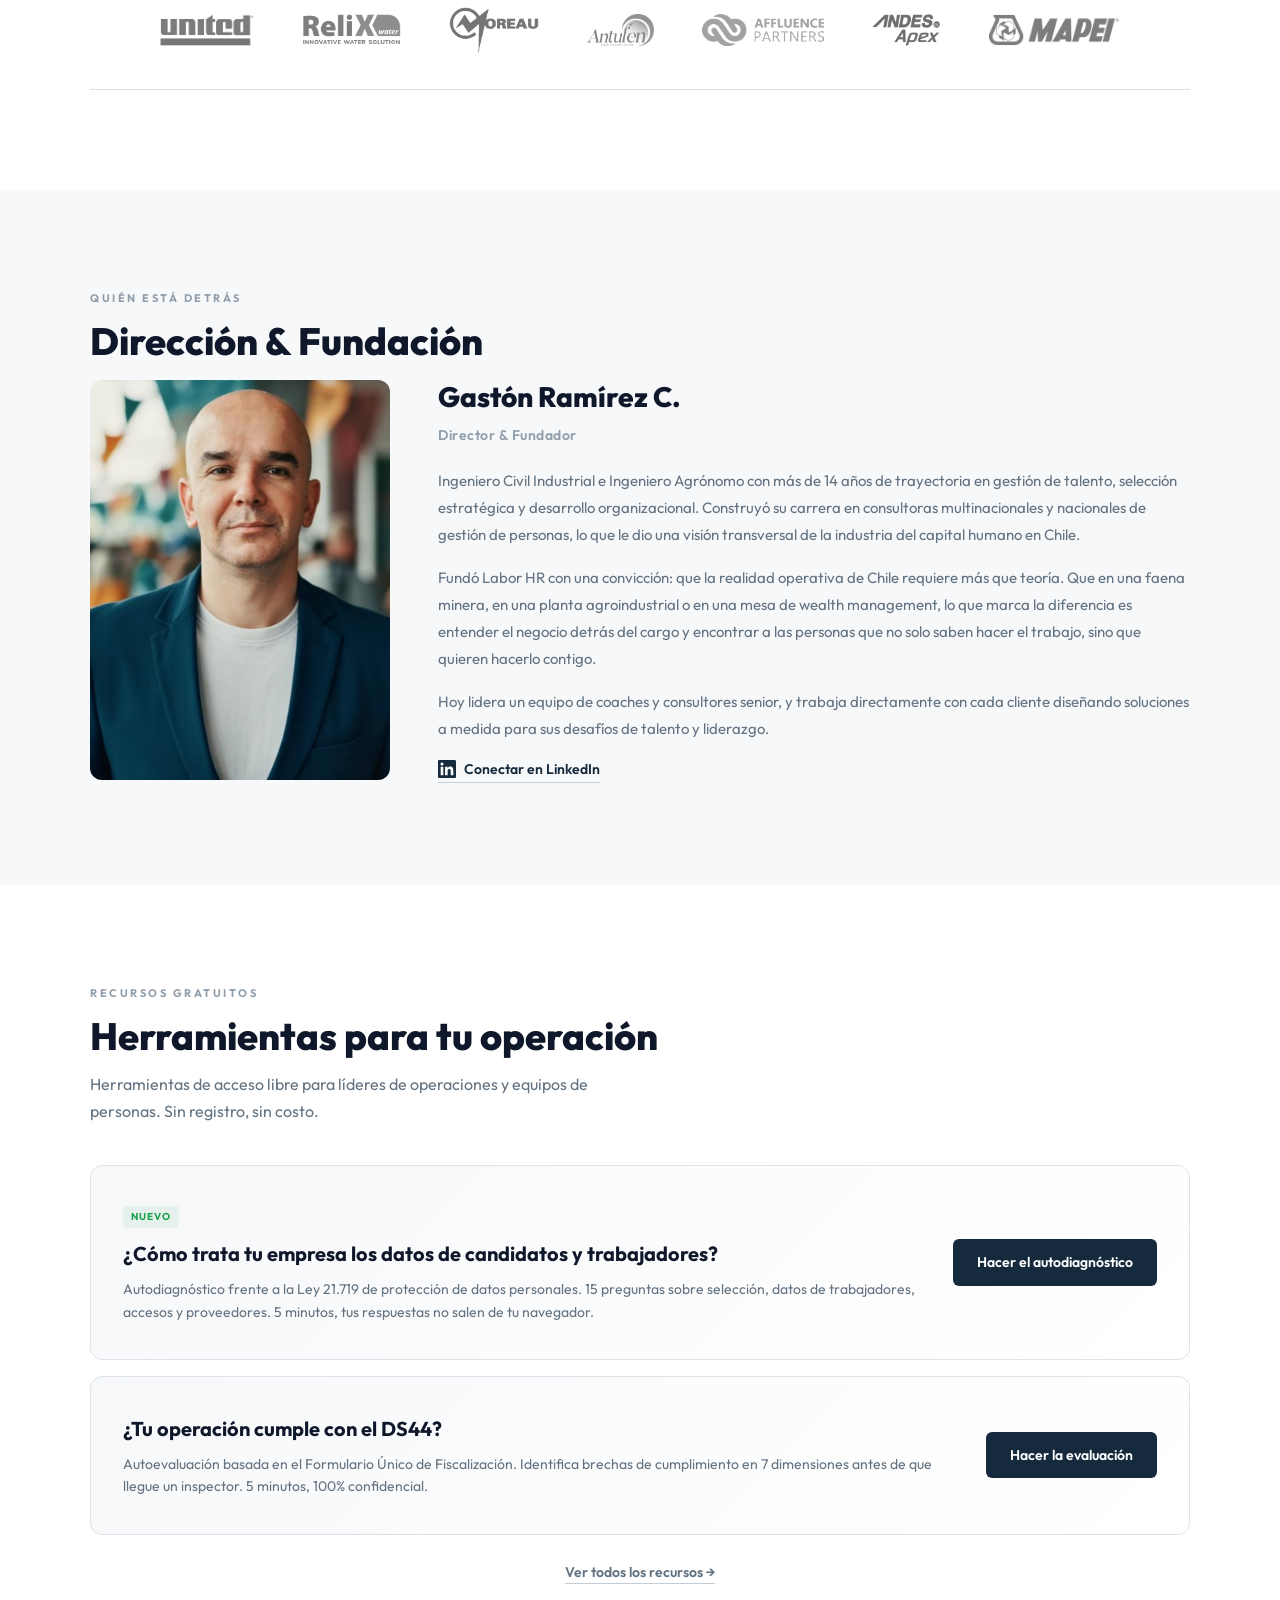
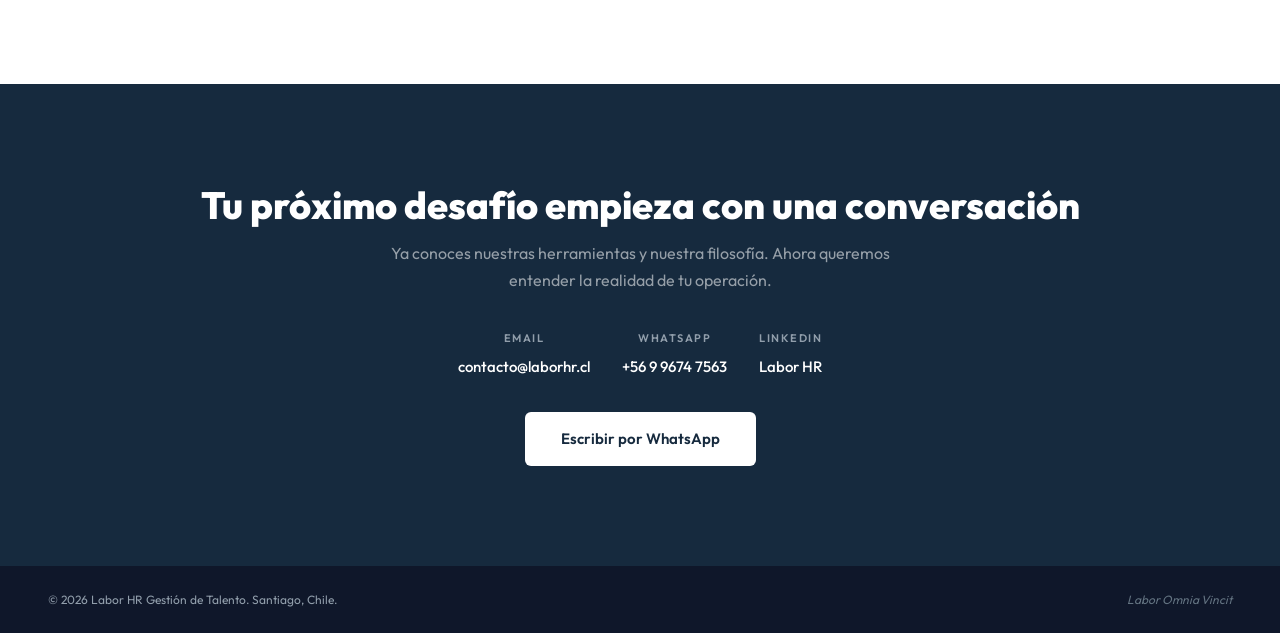
==== commit 1934f1c7: "Add files via upload" ====
--- a/index.html
+++ b/index.html
@@ -392,7 +392,7 @@
   display: flex;
   justify-content: center;
   align-items: center;
-  gap: clamp(28px, 5vw, 56px);
+  gap: clamp(28px, 4vw, 48px);
   flex-wrap: wrap;
   padding: 36px 0;
   border-top: 1px solid var(--slate-200);
@@ -404,6 +404,7 @@
   opacity: 0.6;
   transition: all 0.3s;
 }
+.logos-bar img[alt="Moreau"] { height: 46px; }
 .logos-bar img:hover {
   filter: grayscale(1) brightness(0.2);
   opacity: 1;
@@ -596,6 +597,7 @@
   .hero { min-height: 80vh; }
   .logos-bar { gap: 20px; }
   .logos-bar img { height: 24px; }
+  .logos-bar img[alt="Moreau"] { height: 34px; }
 }
 </style>
 </head>
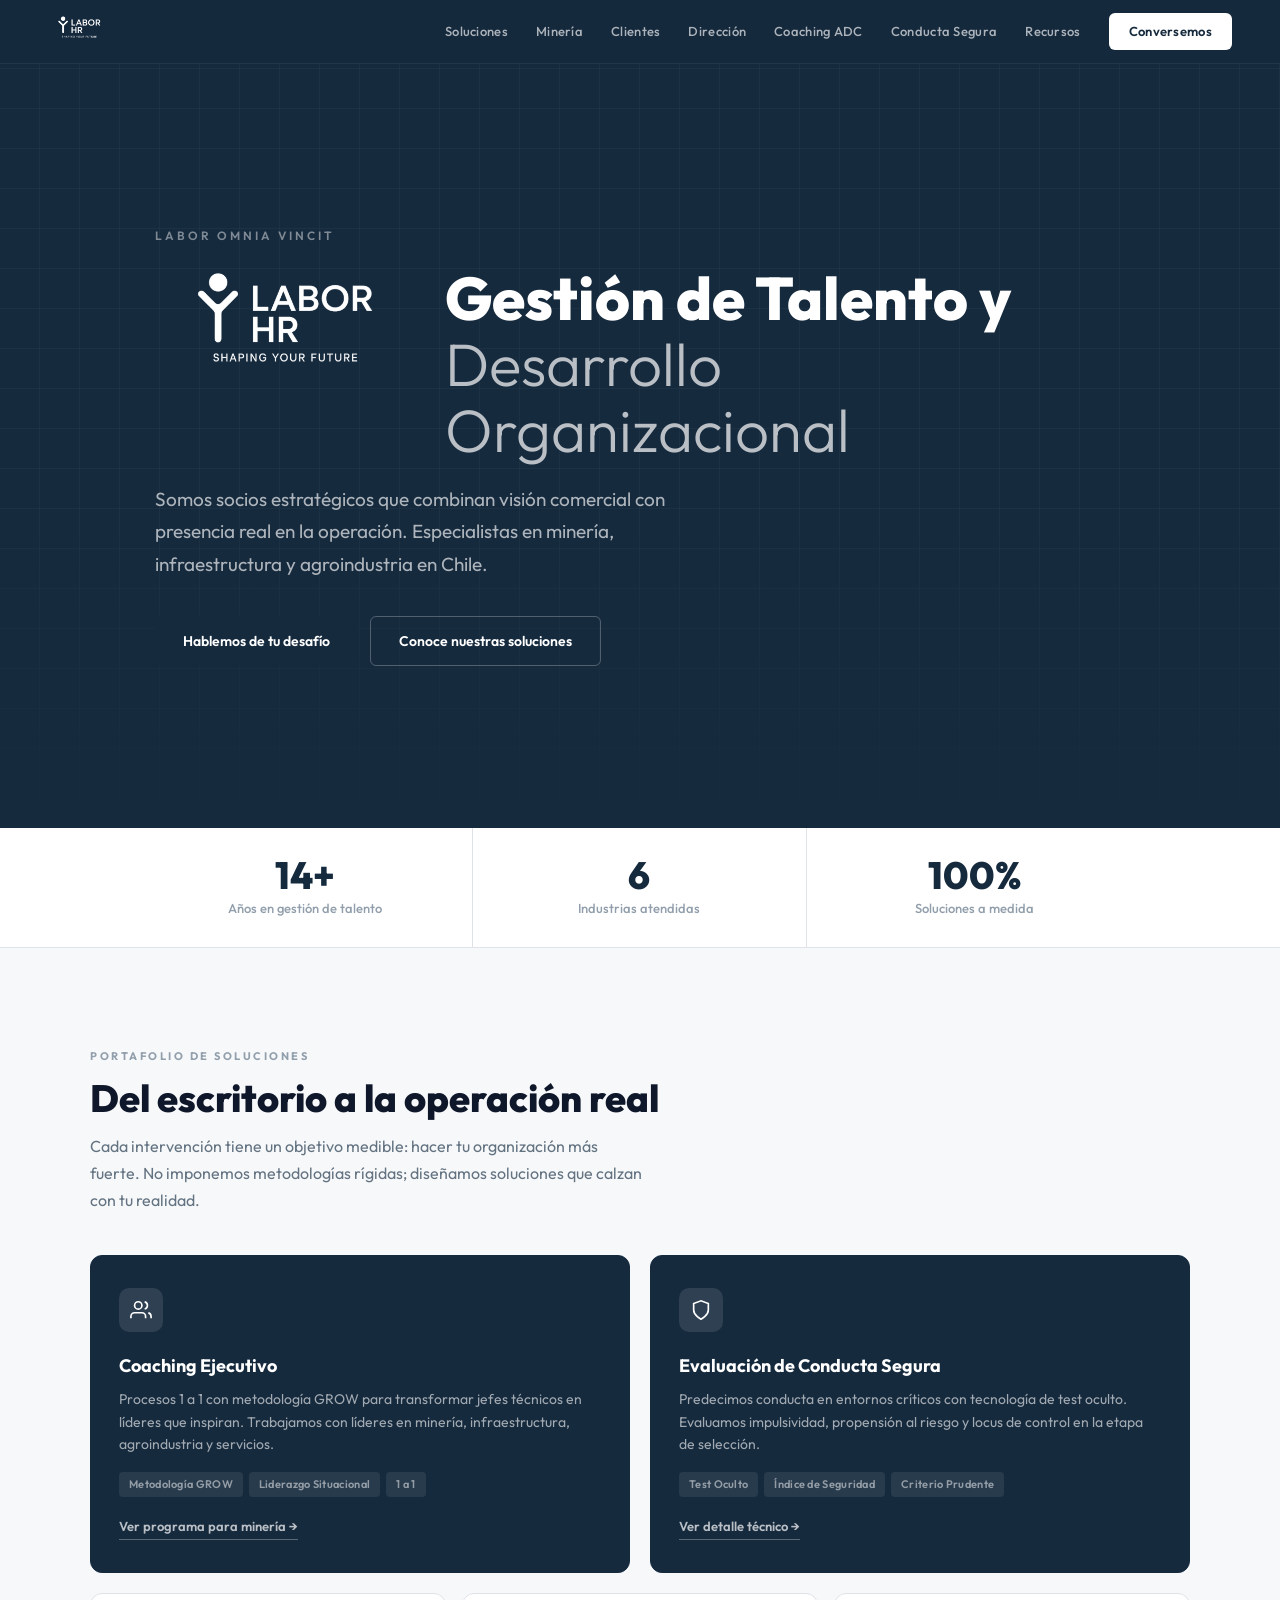
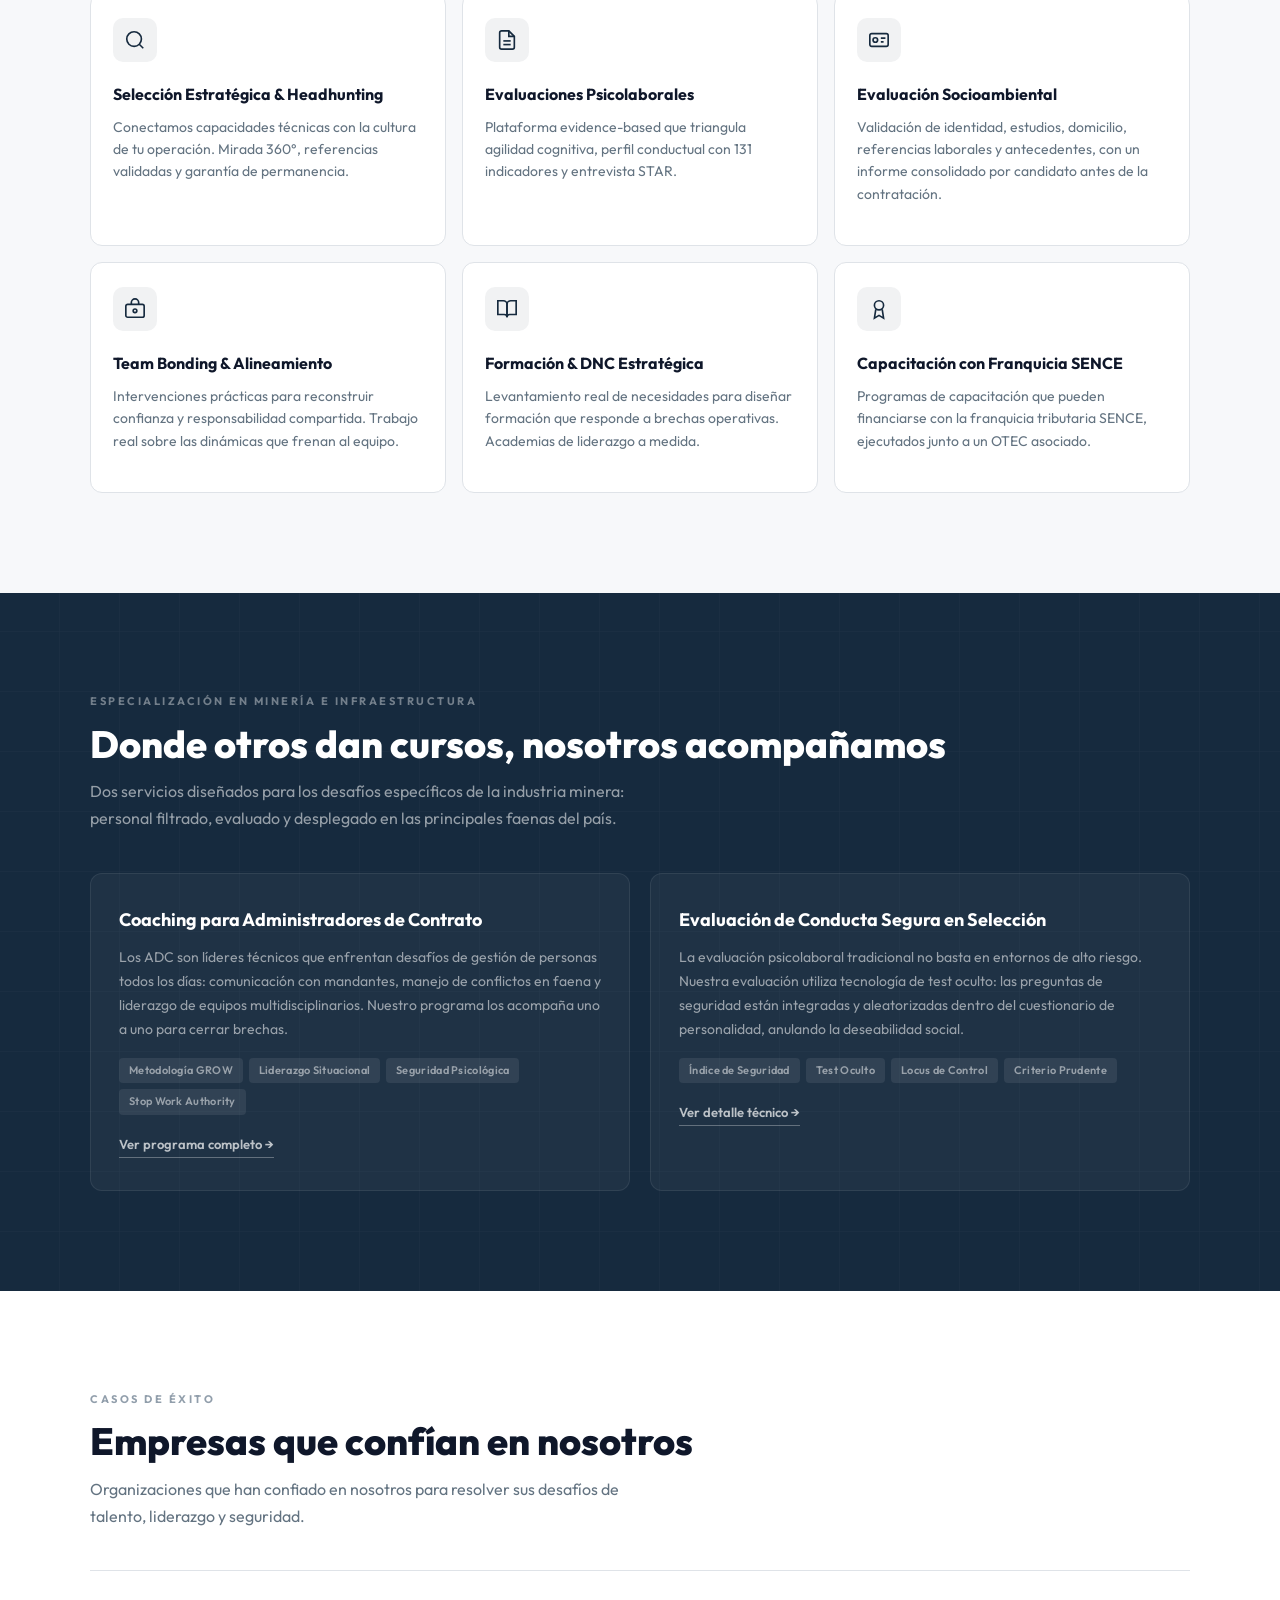
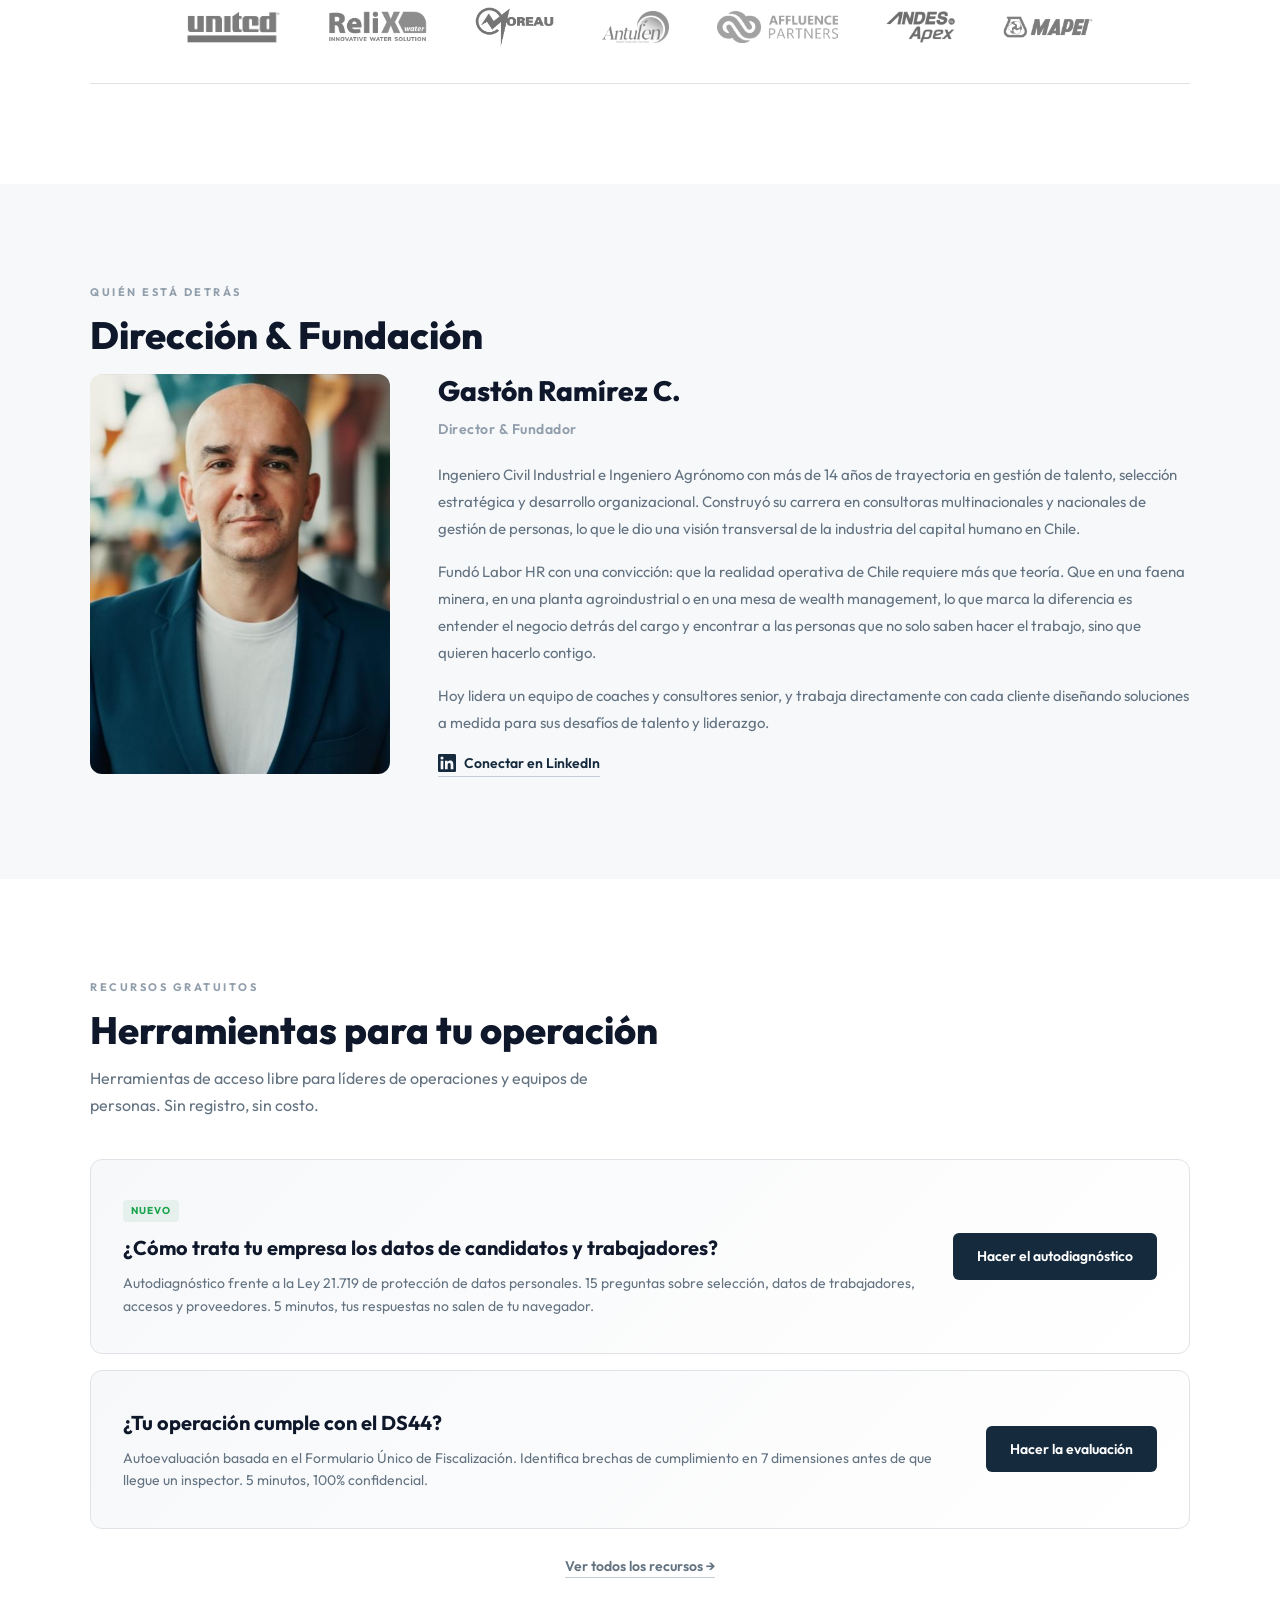
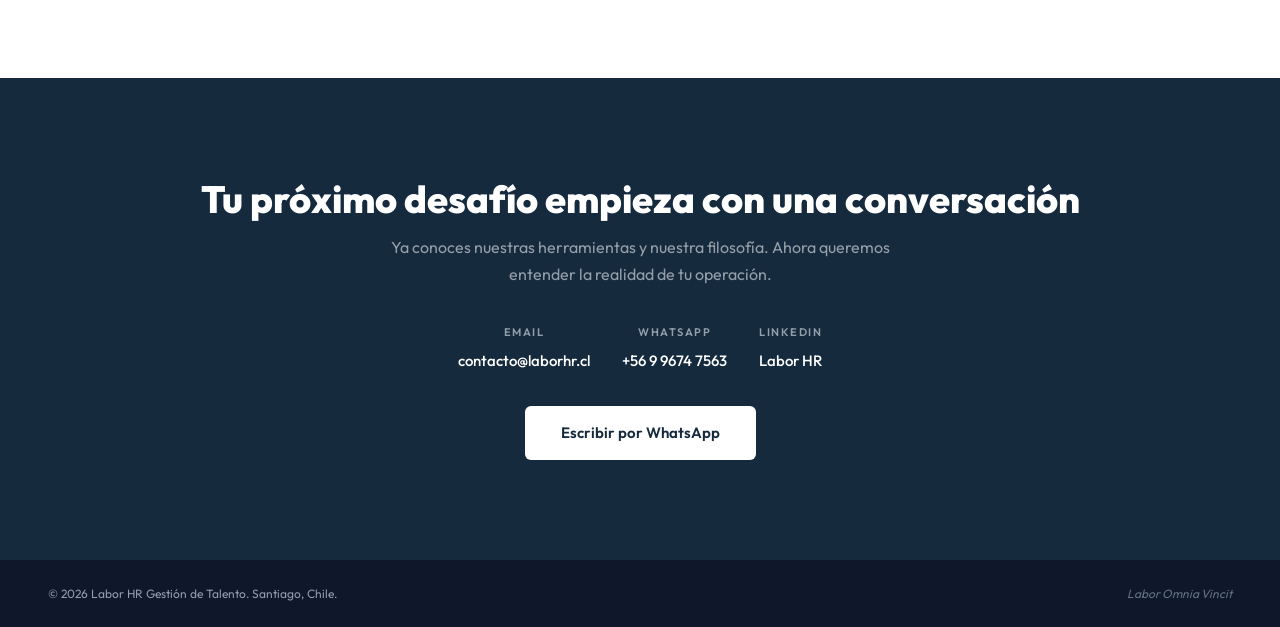
==== commit 54aa3a60: "Add files via upload" ====
--- a/index.html
+++ b/index.html
@@ -404,7 +404,8 @@
   opacity: 0.6;
   transition: all 0.3s;
 }
-.logos-bar img[alt="Moreau"] { height: 46px; }
+.logos-bar img[alt="Moreau"] { height: 40px; }
+.logos-bar img[alt="Mapei"] { height: 22px; }
 .logos-bar img:hover {
   filter: grayscale(1) brightness(0.2);
   opacity: 1;
@@ -597,7 +598,8 @@
   .hero { min-height: 80vh; }
   .logos-bar { gap: 20px; }
   .logos-bar img { height: 24px; }
-  .logos-bar img[alt="Moreau"] { height: 34px; }
+  .logos-bar img[alt="Moreau"] { height: 30px; }
+  .logos-bar img[alt="Mapei"] { height: 17px; }
 }
 </style>
 </head>
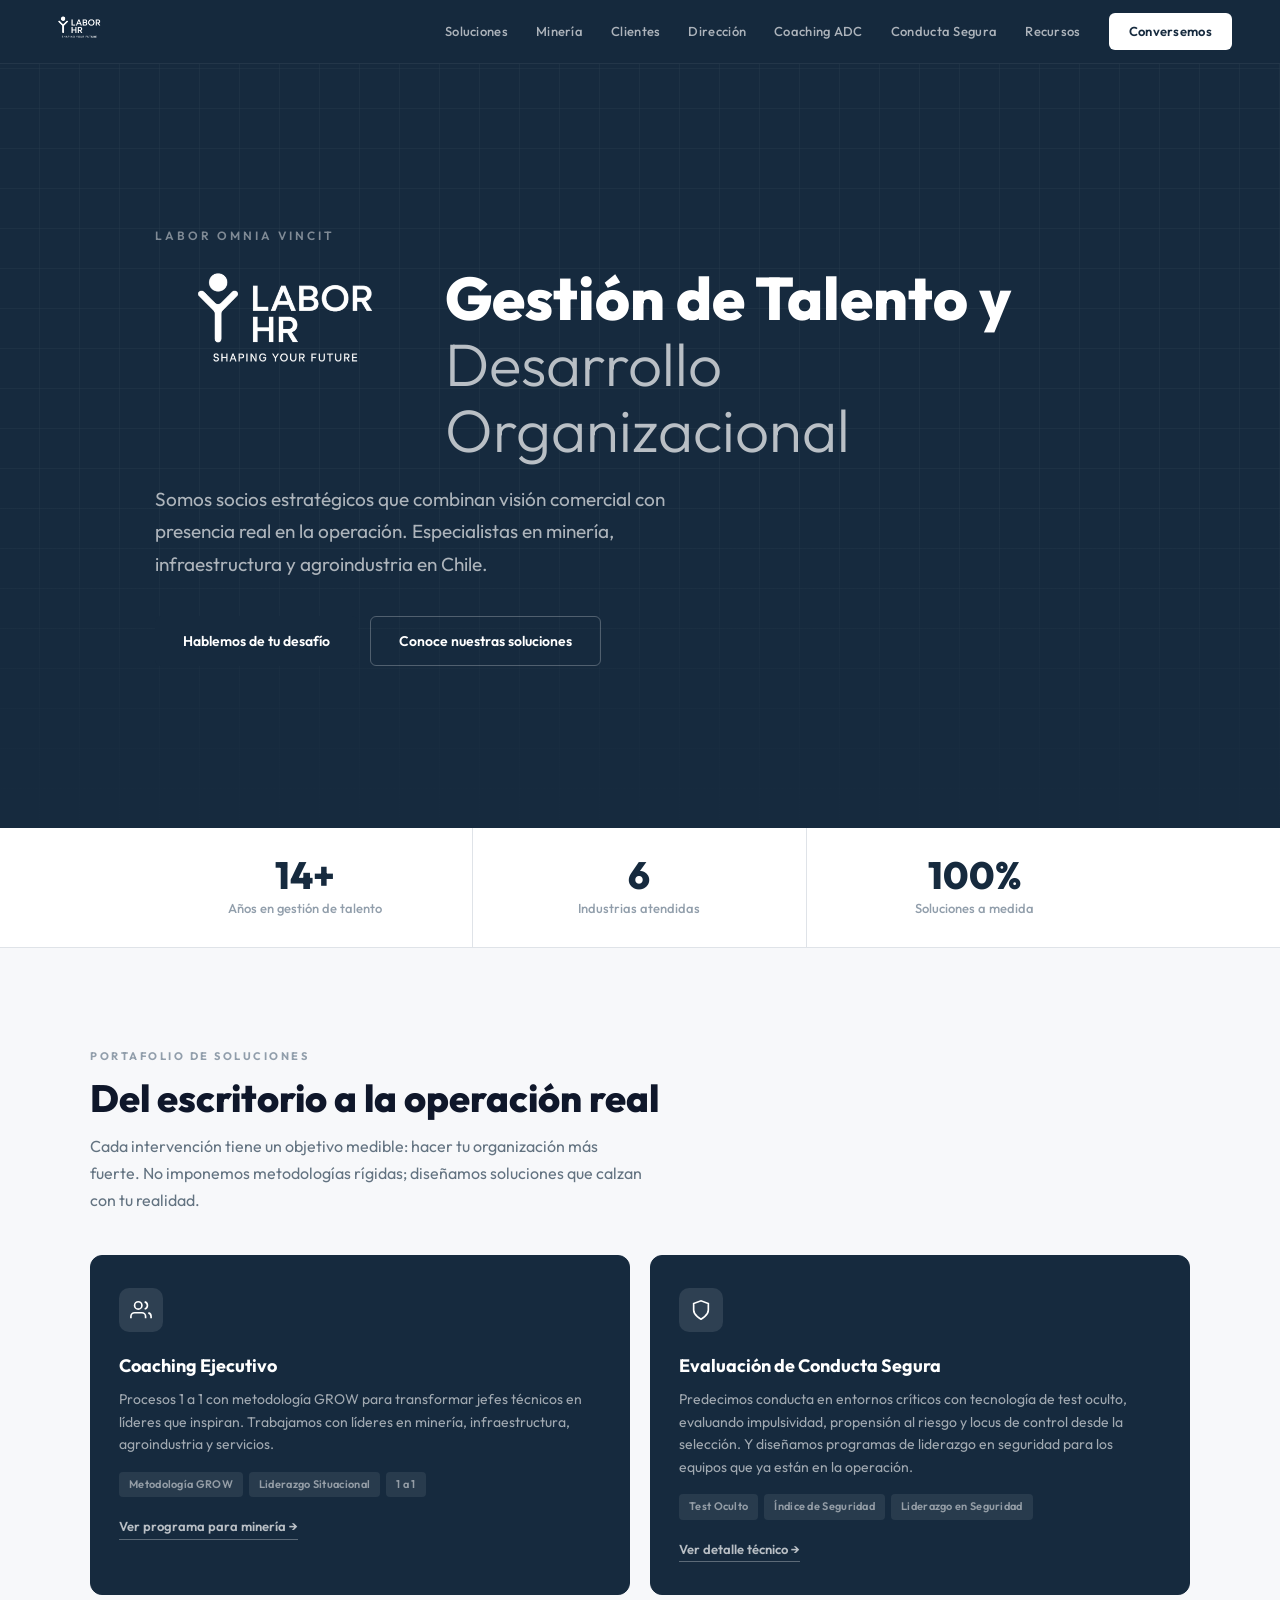
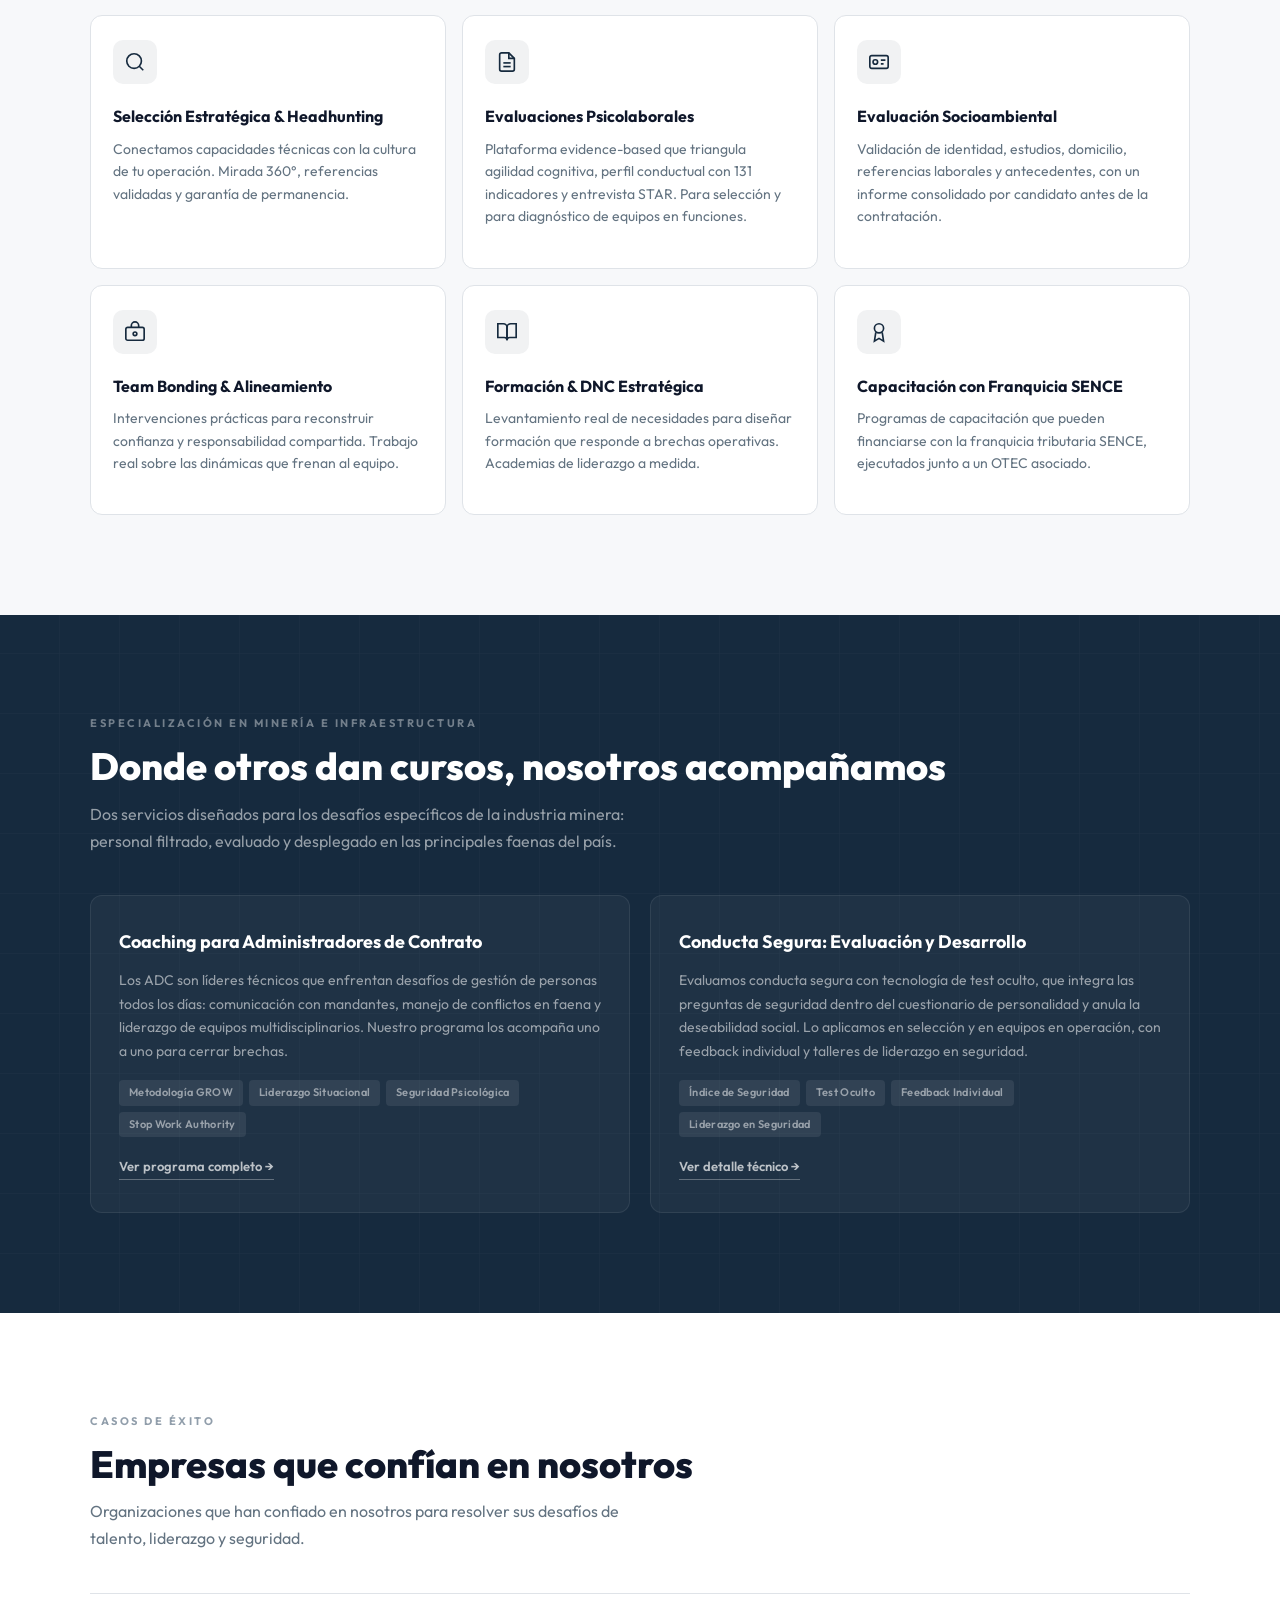
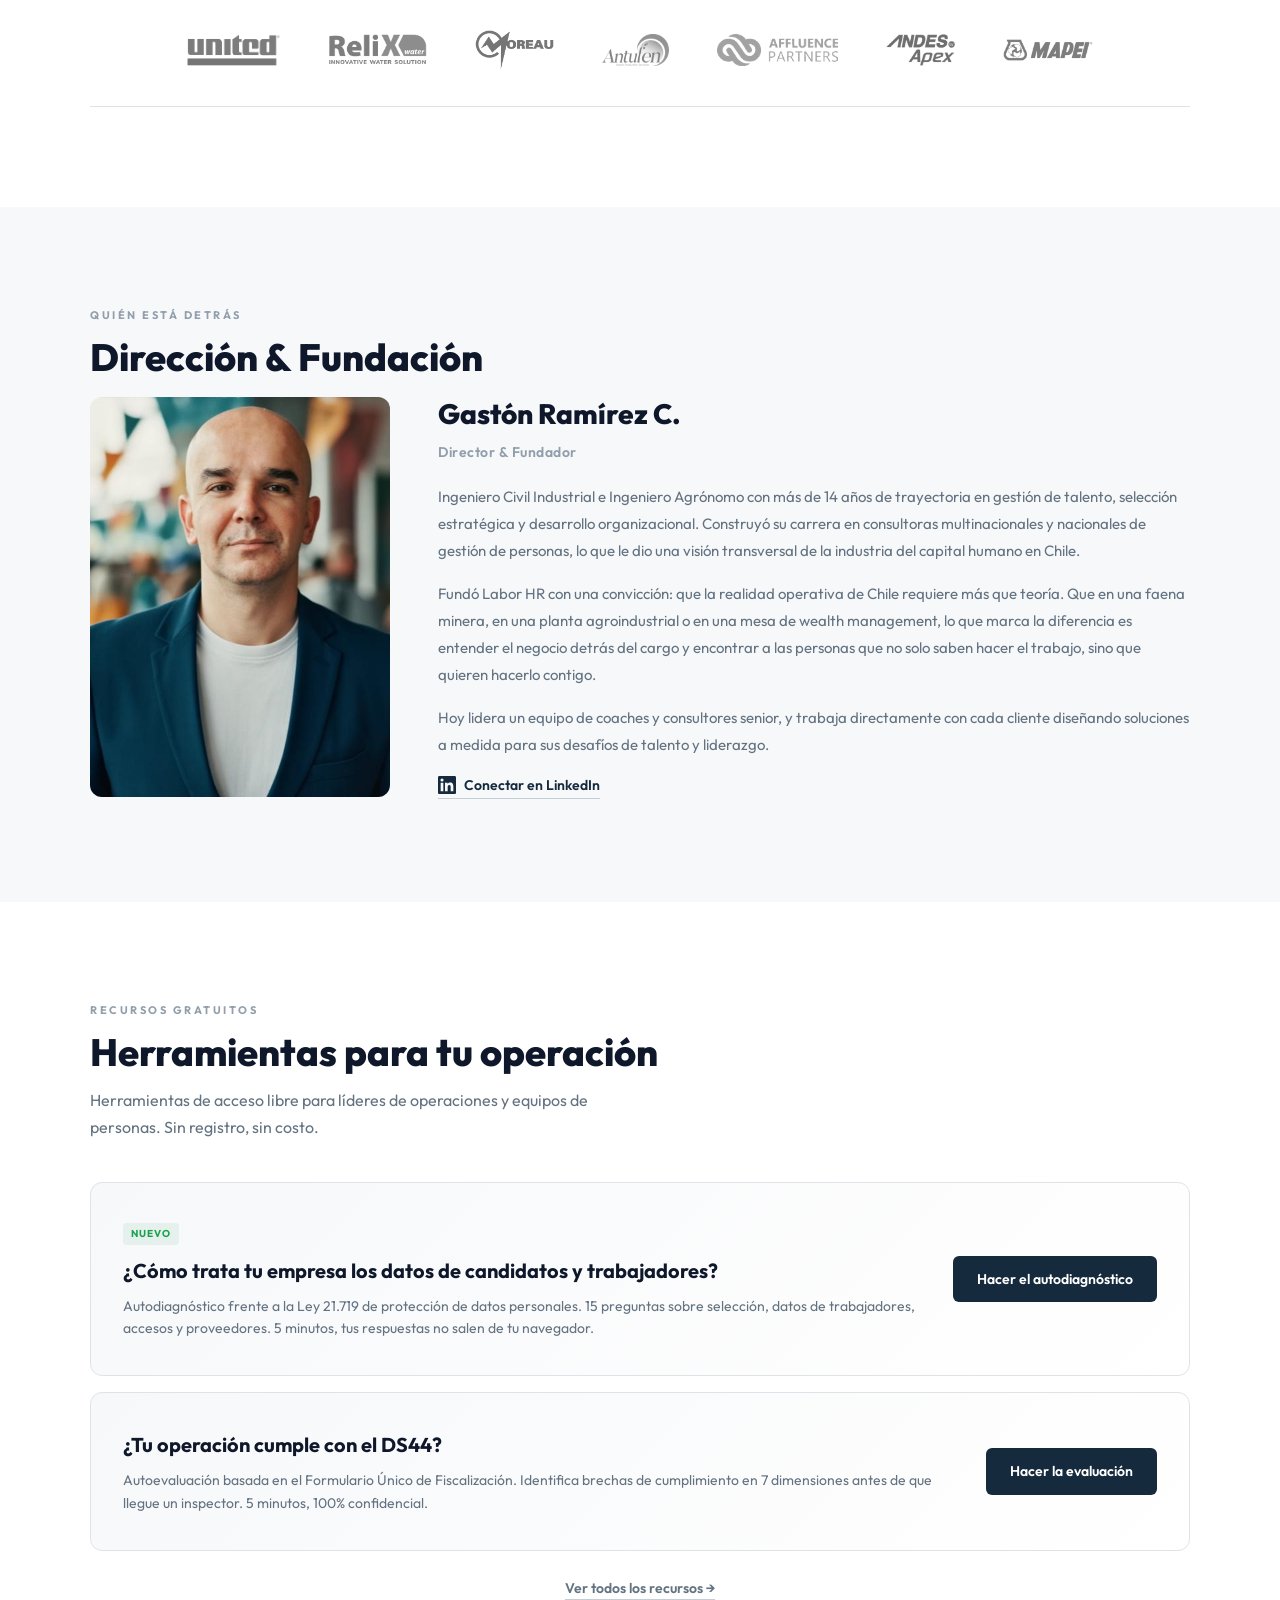
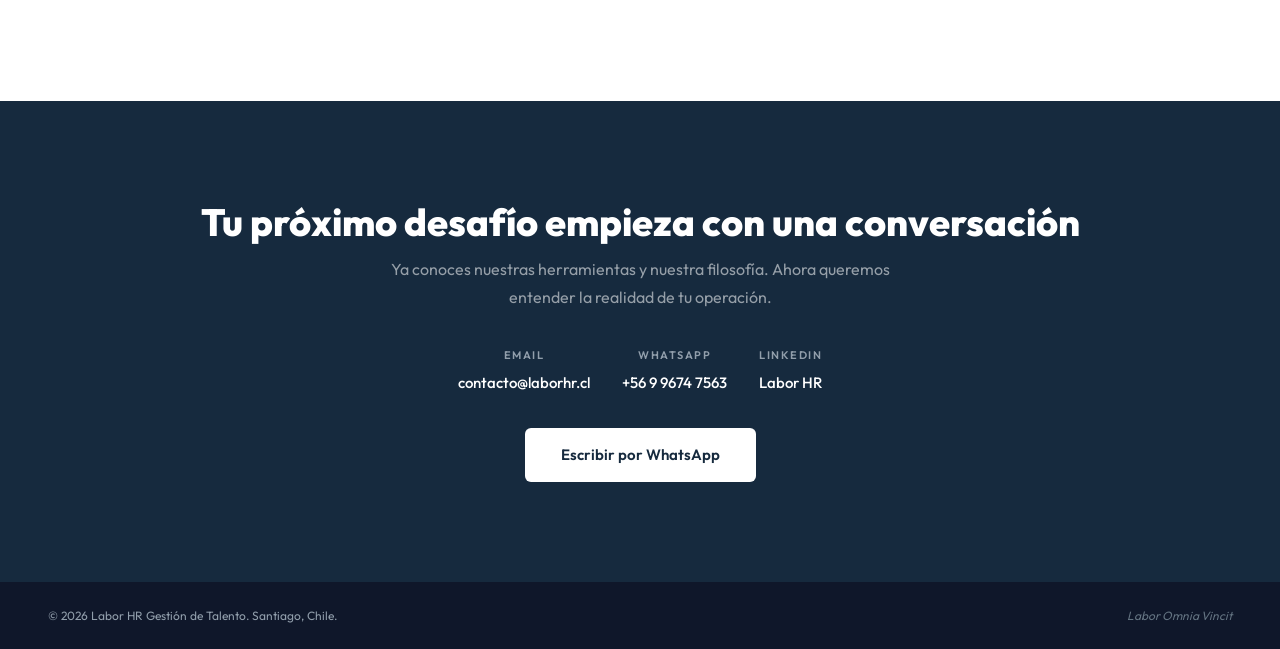
==== commit d4223b5d: "Add files via upload" ====
--- a/index.html
+++ b/index.html
@@ -688,11 +688,11 @@
           <svg viewBox="0 0 24 24"><path d="M12 22s8-4 8-10V5l-8-3-8 3v7c0 6 8 10 8 10z"/></svg>
         </div>
         <h3>Evaluación de Conducta Segura</h3>
-        <p>Predecimos conducta en entornos críticos con tecnología de test oculto. Evaluamos impulsividad, propensión al riesgo y locus de control en la etapa de selección.</p>
+        <p>Predecimos conducta en entornos críticos con tecnología de test oculto, evaluando impulsividad, propensión al riesgo y locus de control desde la selección. Y diseñamos programas de liderazgo en seguridad para los equipos que ya están en la operación.</p>
         <div class="srv-tags">
           <span class="srv-tag">Test Oculto</span>
           <span class="srv-tag">Índice de Seguridad</span>
-          <span class="srv-tag">Criterio Prudente</span>
+          <span class="srv-tag">Liderazgo en Seguridad</span>
         </div>
         <a href="conducta-segura.html" class="srv-link">Ver detalle técnico →</a>
       </div>
@@ -711,7 +711,7 @@
           <svg viewBox="0 0 24 24"><path d="M14 2H6a2 2 0 00-2 2v16a2 2 0 002 2h12a2 2 0 002-2V8z"/><polyline points="14 2 14 8 20 8"/><line x1="16" y1="13" x2="8" y2="13"/><line x1="16" y1="17" x2="8" y2="17"/></svg>
         </div>
         <h3>Evaluaciones Psicolaborales</h3>
-        <p>Plataforma evidence-based que triangula agilidad cognitiva, perfil conductual con 131 indicadores y entrevista STAR.</p>
+        <p>Plataforma evidence-based que triangula agilidad cognitiva, perfil conductual con 131 indicadores y entrevista STAR. Para selección y para diagnóstico de equipos en funciones.</p>
       </div>
       <div class="srv-card">
         <div class="srv-icon">
@@ -766,13 +766,13 @@
         <a href="coaching-adc.html" class="srv-link">Ver programa completo →</a>
       </div>
       <div class="mining-card">
-        <h3>Evaluación de Conducta Segura en Selección</h3>
-        <p>La evaluación psicolaboral tradicional no basta en entornos de alto riesgo. Nuestra evaluación utiliza tecnología de test oculto: las preguntas de seguridad están integradas y aleatorizadas dentro del cuestionario de personalidad, anulando la deseabilidad social.</p>
+        <h3>Conducta Segura: Evaluación y Desarrollo</h3>
+        <p>Evaluamos conducta segura con tecnología de test oculto, que integra las preguntas de seguridad dentro del cuestionario de personalidad y anula la deseabilidad social. Lo aplicamos en selección y en equipos en operación, con feedback individual y talleres de liderazgo en seguridad.</p>
         <div class="srv-tags">
           <span class="srv-tag">Índice de Seguridad</span>
           <span class="srv-tag">Test Oculto</span>
-          <span class="srv-tag">Locus de Control</span>
-          <span class="srv-tag">Criterio Prudente</span>
+          <span class="srv-tag">Feedback Individual</span>
+          <span class="srv-tag">Liderazgo en Seguridad</span>
         </div>
         <a href="conducta-segura.html" class="srv-link">Ver detalle técnico →</a>
       </div>
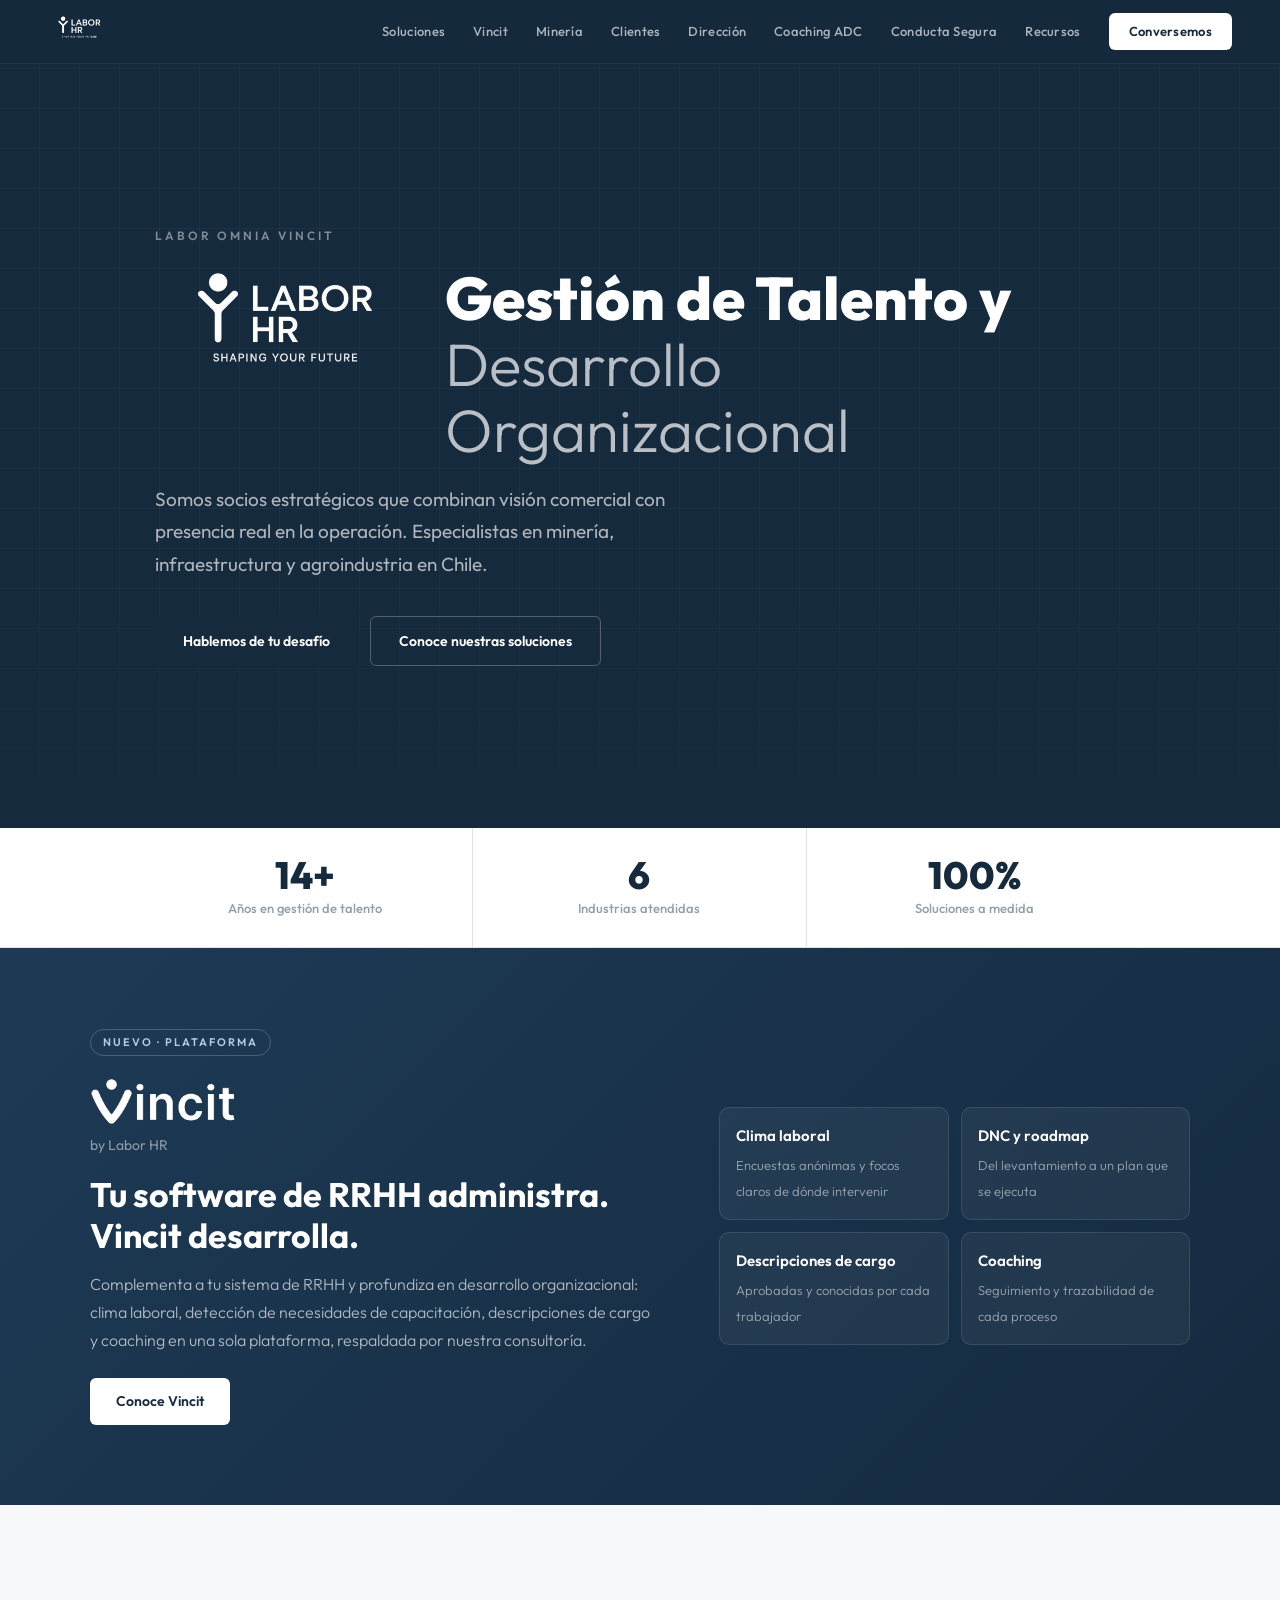
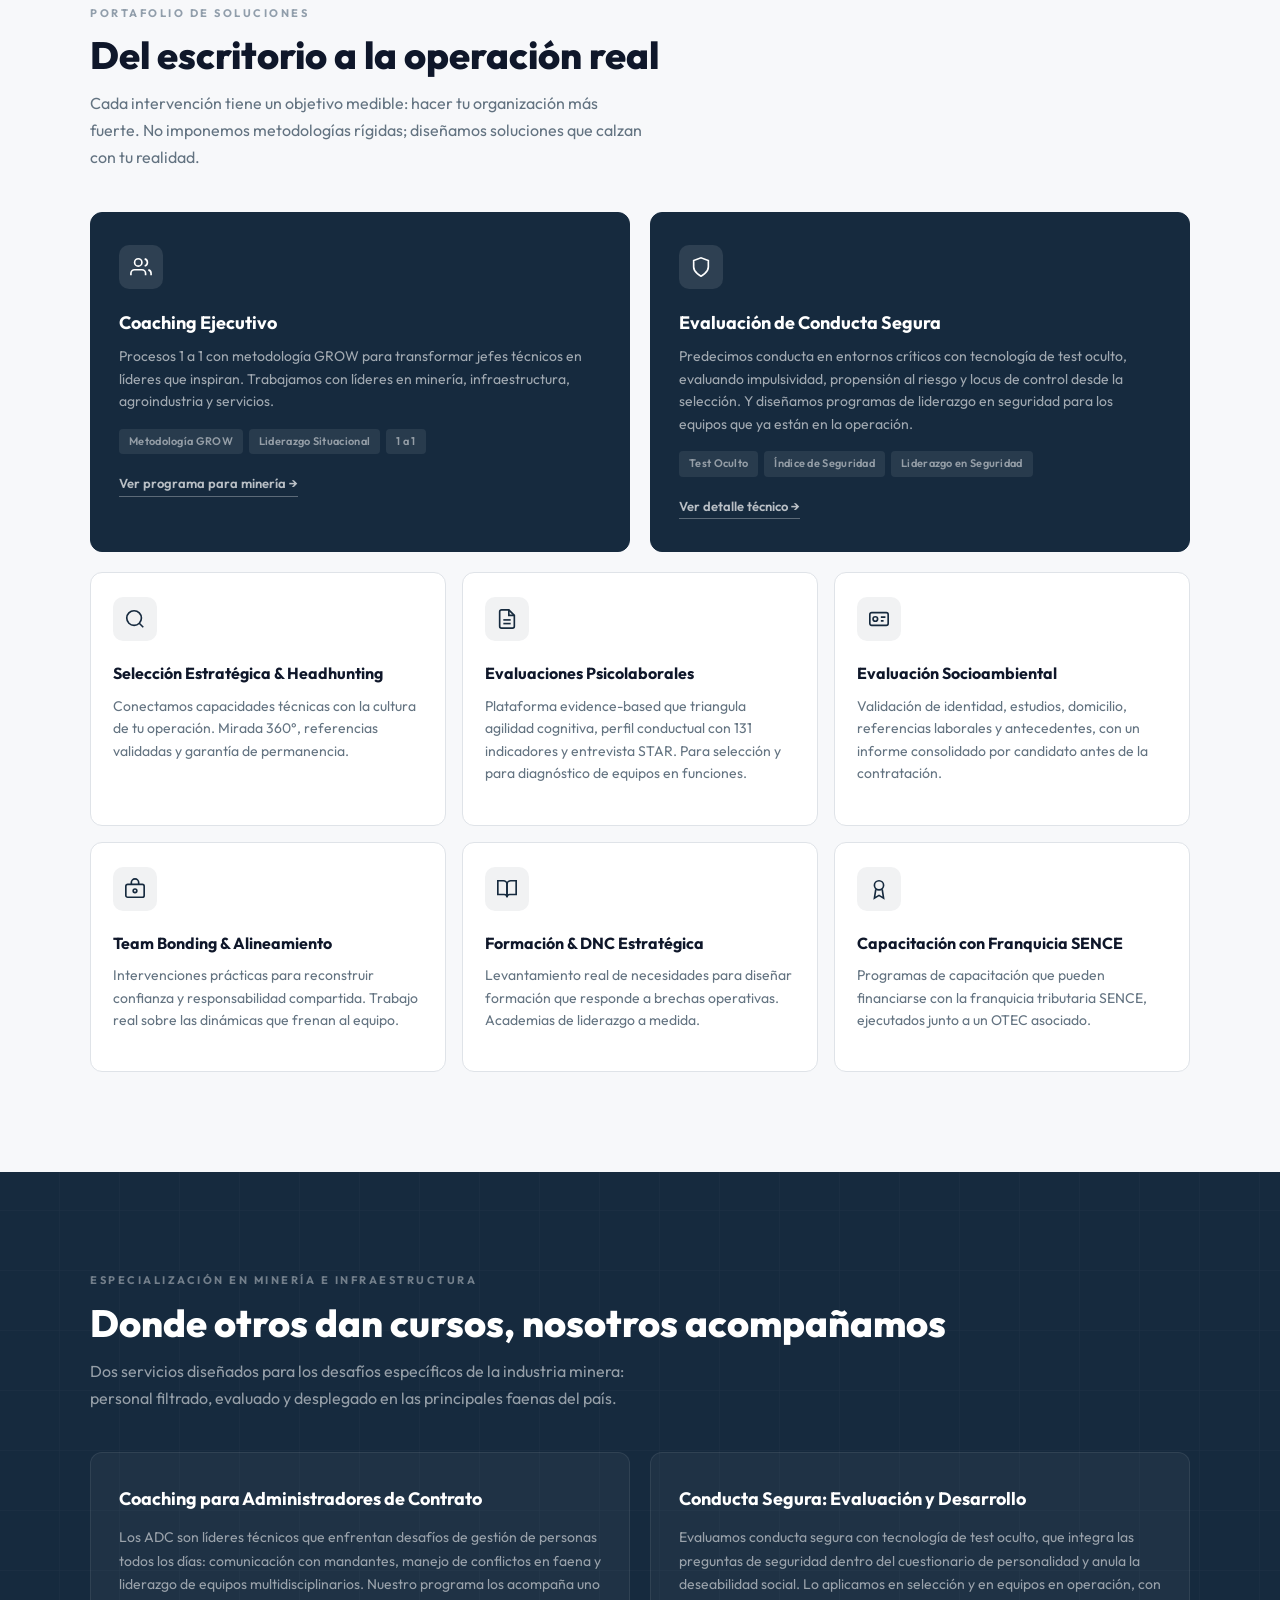
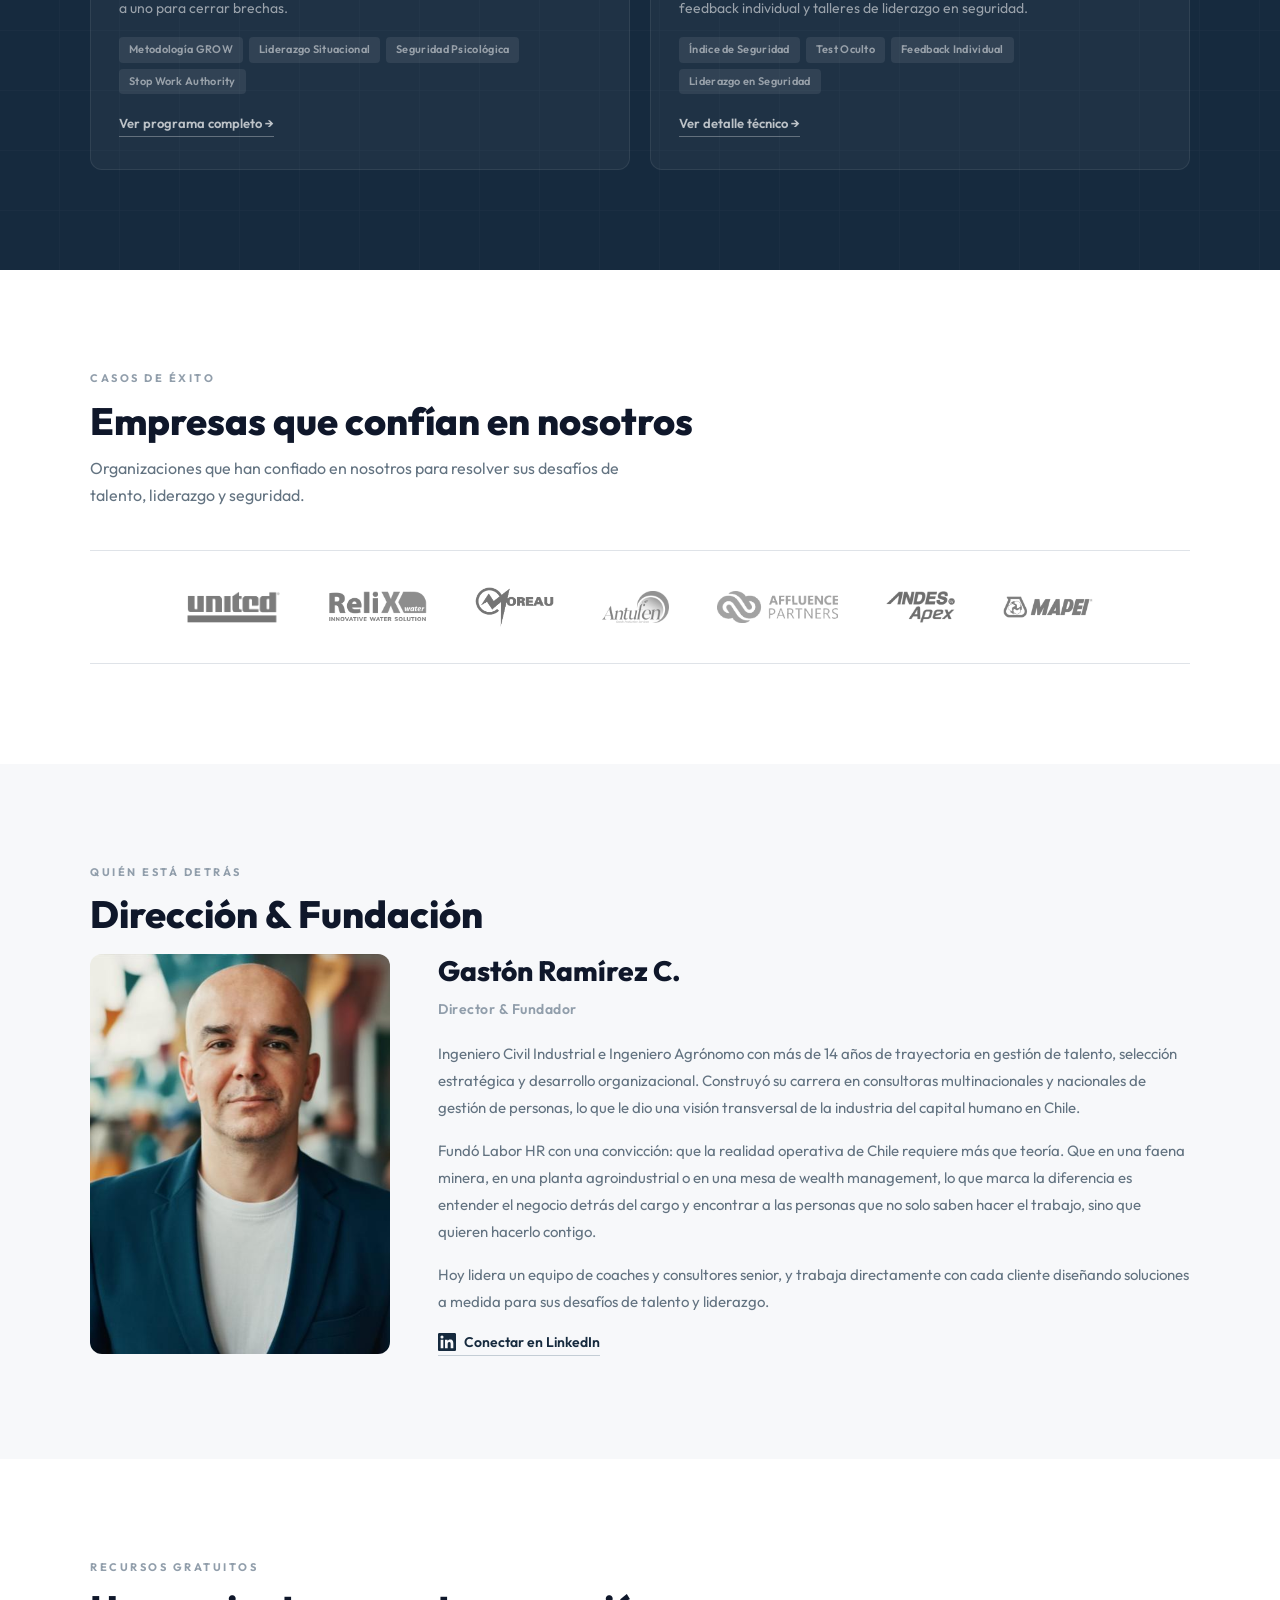
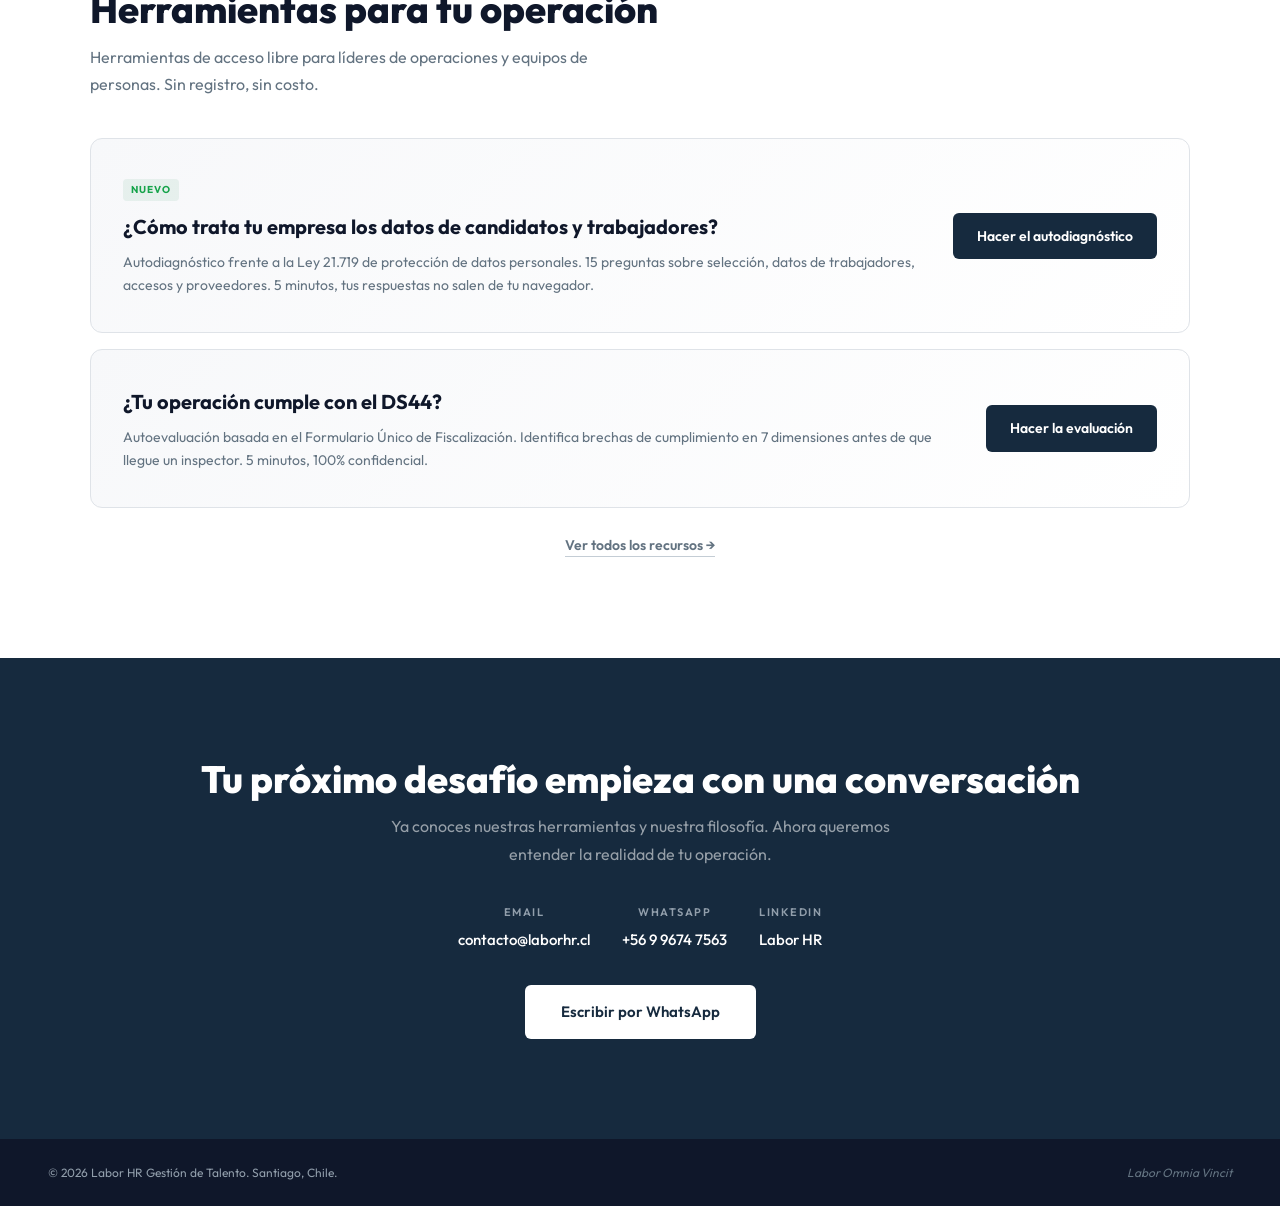
==== commit 99daba3b: "Vincit: página nueva, sección en el inicio y enlace en el menú Co-Authored-By: Claude Opus 5.5 <nore" ====
--- a/index.html
+++ b/index.html
@@ -601,6 +601,25 @@
   .logos-bar img[alt="Moreau"] { height: 30px; }
   .logos-bar img[alt="Mapei"] { height: 17px; }
 }
+
+/* ═══ VINCIT ═══ */
+.vincit-band { background: linear-gradient(135deg, #1E3A55, #142A3F); padding: clamp(48px, 8vw, 80px) clamp(24px, 5vw, 48px); }
+.vincit-inner { max-width: 1100px; margin: 0 auto; display: grid; grid-template-columns: 1.2fr 1fr; gap: clamp(28px, 5vw, 64px); align-items: center; }
+.vincit-tag { display: inline-block; font-size: 11px; font-weight: 600; letter-spacing: 2px; text-transform: uppercase; color: #B5CBE0; border: 1px solid rgba(255,255,255,0.2); padding: 4px 12px; border-radius: 999px; margin-bottom: 18px; }
+.vincit-logo { height: 52px; display: block; margin-bottom: 8px; }
+.vincit-by { color: rgba(255,255,255,0.5); font-size: 14px; margin-bottom: 18px; }
+.vincit-band h2 { color: #fff; font-size: clamp(24px, 3.4vw, 34px); font-weight: 700; line-height: 1.2; margin-bottom: 14px; }
+.vincit-band p { color: rgba(255,255,255,0.65); font-size: 16px; font-weight: 300; line-height: 1.75; margin-bottom: 24px; max-width: 560px; }
+.vincit-mods { display: grid; grid-template-columns: 1fr 1fr; gap: 12px; }
+.vincit-mod { background: rgba(255,255,255,0.05); border: 1px solid rgba(255,255,255,0.1); border-radius: 10px; padding: 16px; }
+.vincit-mod b { display: block; color: #fff; font-size: 15px; font-weight: 600; margin-bottom: 4px; }
+.vincit-mod span { color: rgba(255,255,255,0.55); font-size: 13px; font-weight: 300; line-height: 1.5; }
+.vincit-btn { display: inline-block; background: #fff; color: #162A3E; padding: 12px 26px; border-radius: 6px; font-weight: 600; font-size: 14px; text-decoration: none; }
+.vincit-btn:hover { background: #DFE3E8; }
+@media (max-width: 860px) { .vincit-inner { grid-template-columns: 1fr; } }
+/* Menú en una línea */
+.nav-links a { white-space: nowrap; }
+@media (max-width: 1180px) and (min-width: 641px) { .nav-links { gap: 14px; } .nav-links a { font-size: 12px; } .nav-links .nav-cta { padding: 8px 14px; } }
 </style>
 </head>
 <body>
@@ -613,6 +632,7 @@
   </button>
   <div class="nav-links">
     <a href="#servicios">Soluciones</a>
+    <a href="vincit.html">Vincit</a>
     <a href="#mineria">Minería</a>
     <a href="#clientes">Clientes</a>
     <a href="#director">Dirección</a>
@@ -658,6 +678,26 @@
     </div>
   </div>
 </div>
+
+<!-- ═══ VINCIT ═══ -->
+<section class="vincit-band" id="vincit">
+  <div class="vincit-inner">
+    <div>
+      <span class="vincit-tag">Nuevo · Plataforma</span>
+      <img src="vincit-logo-blanco.png" alt="Vincit" class="vincit-logo">
+      <div class="vincit-by">by Labor HR</div>
+      <h2>Tu software de RRHH administra. Vincit desarrolla.</h2>
+      <p>Complementa a tu sistema de RRHH y profundiza en desarrollo organizacional: clima laboral, detección de necesidades de capacitación, descripciones de cargo y coaching en una sola plataforma, respaldada por nuestra consultoría.</p>
+      <a href="vincit.html" class="vincit-btn">Conoce Vincit</a>
+    </div>
+    <div class="vincit-mods">
+      <div class="vincit-mod"><b>Clima laboral</b><span>Encuestas anónimas y focos claros de dónde intervenir</span></div>
+      <div class="vincit-mod"><b>DNC y roadmap</b><span>Del levantamiento a un plan que se ejecuta</span></div>
+      <div class="vincit-mod"><b>Descripciones de cargo</b><span>Aprobadas y conocidas por cada trabajador</span></div>
+      <div class="vincit-mod"><b>Coaching</b><span>Seguimiento y trazabilidad de cada proceso</span></div>
+    </div>
+  </div>
+</section>
 
 <!-- ═══ SERVICES ═══ -->
 <section class="section services" id="servicios">
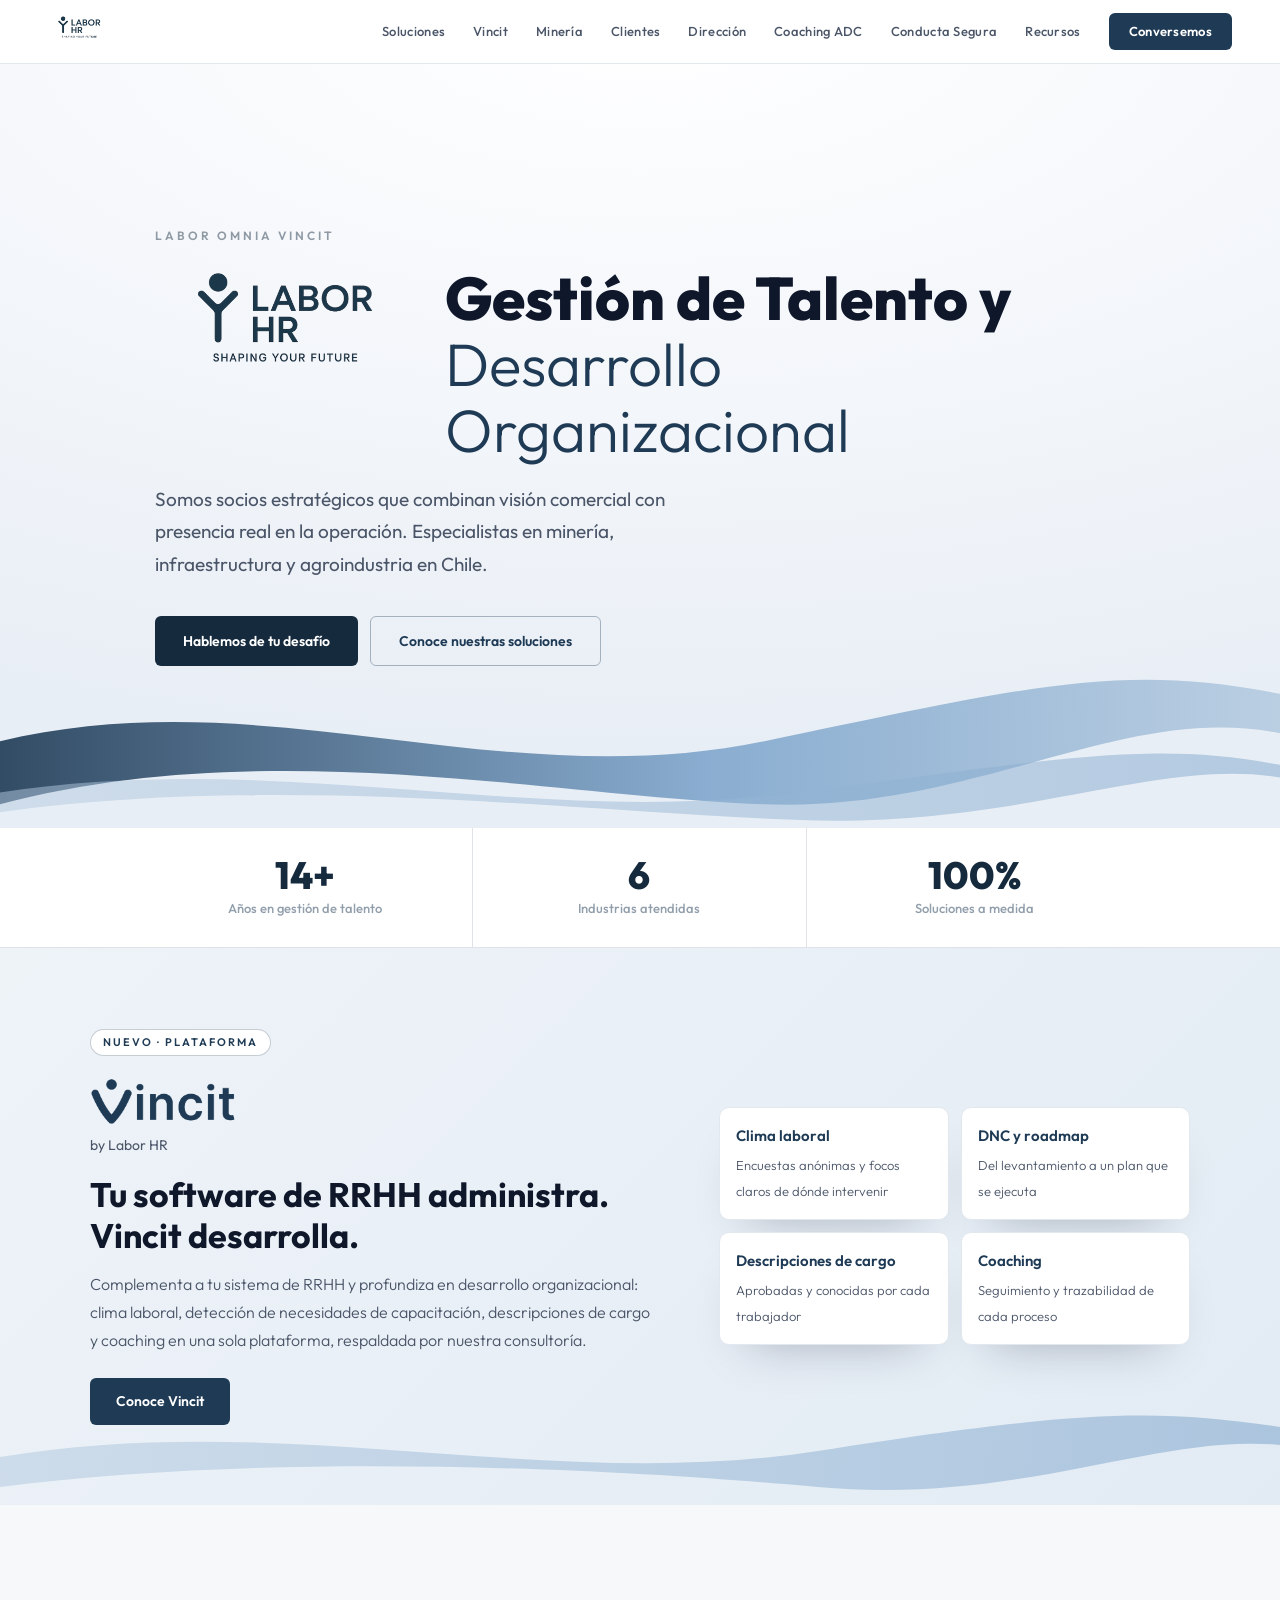
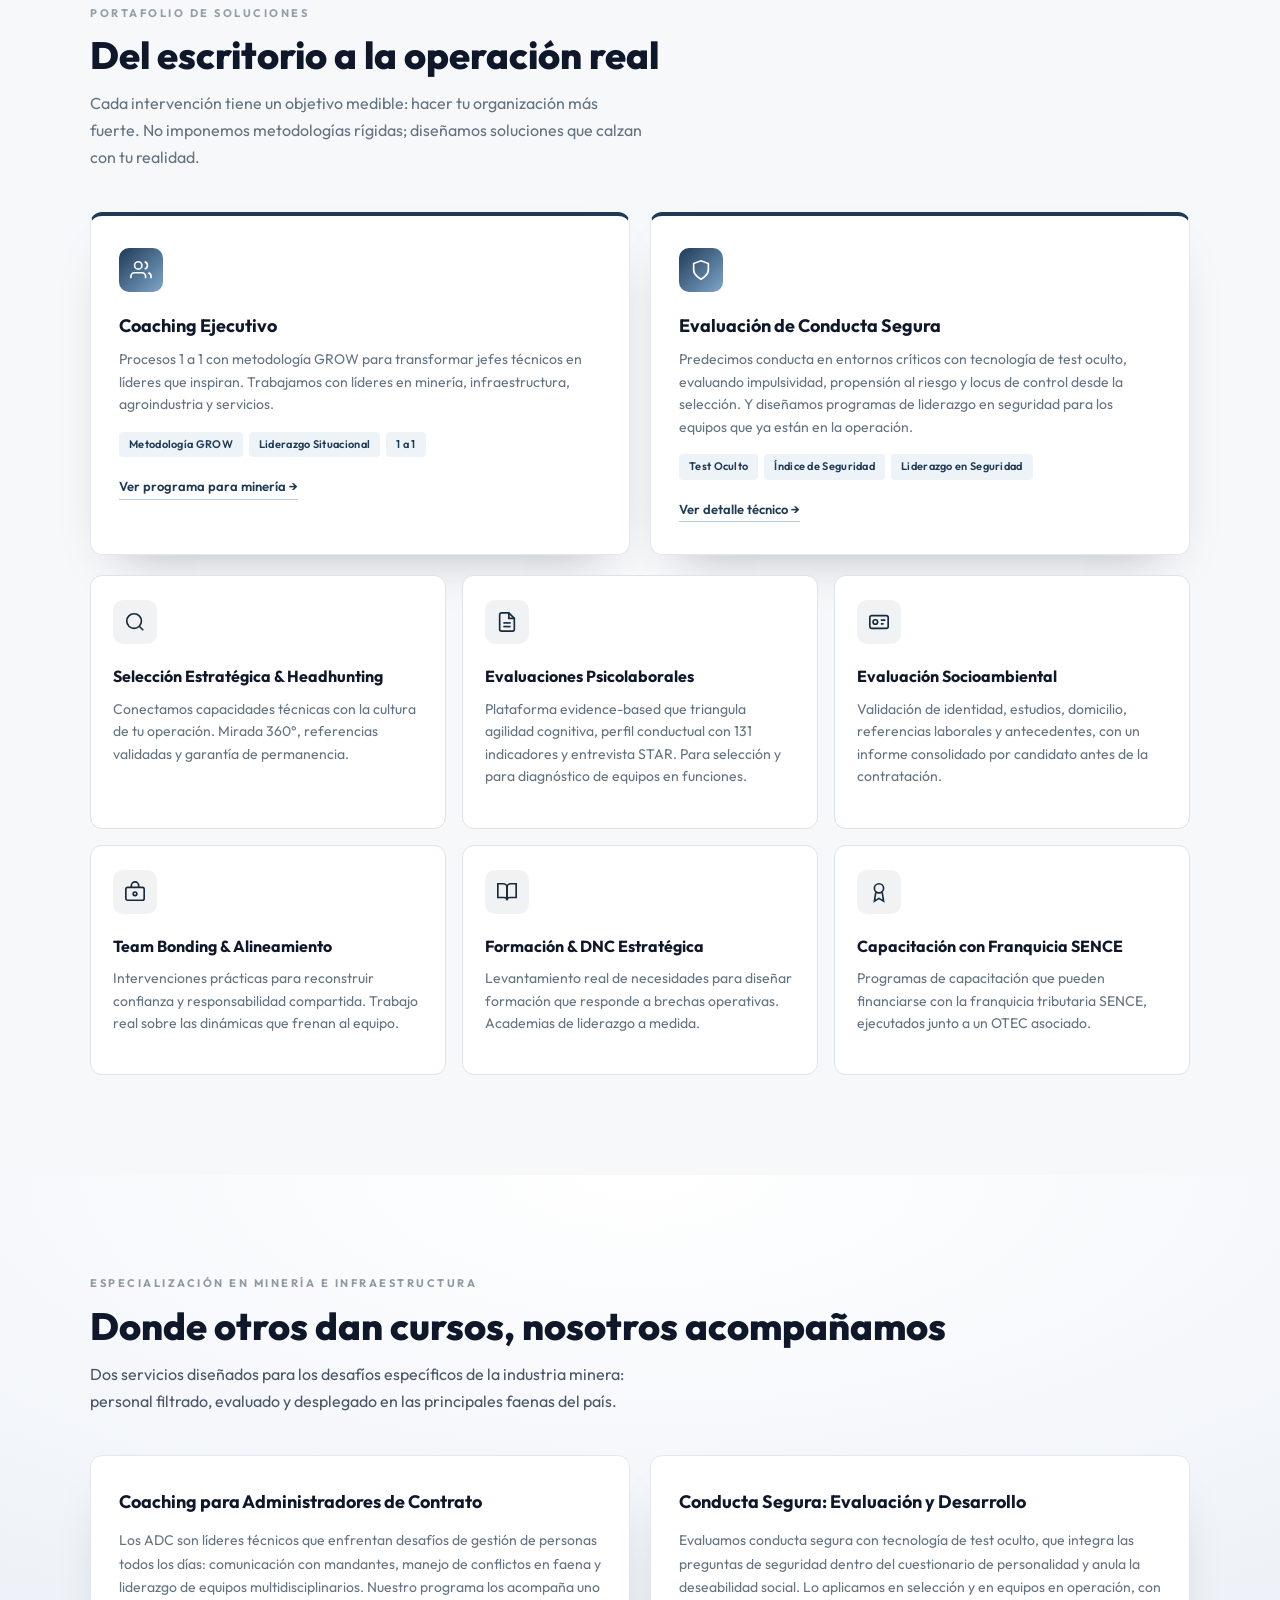
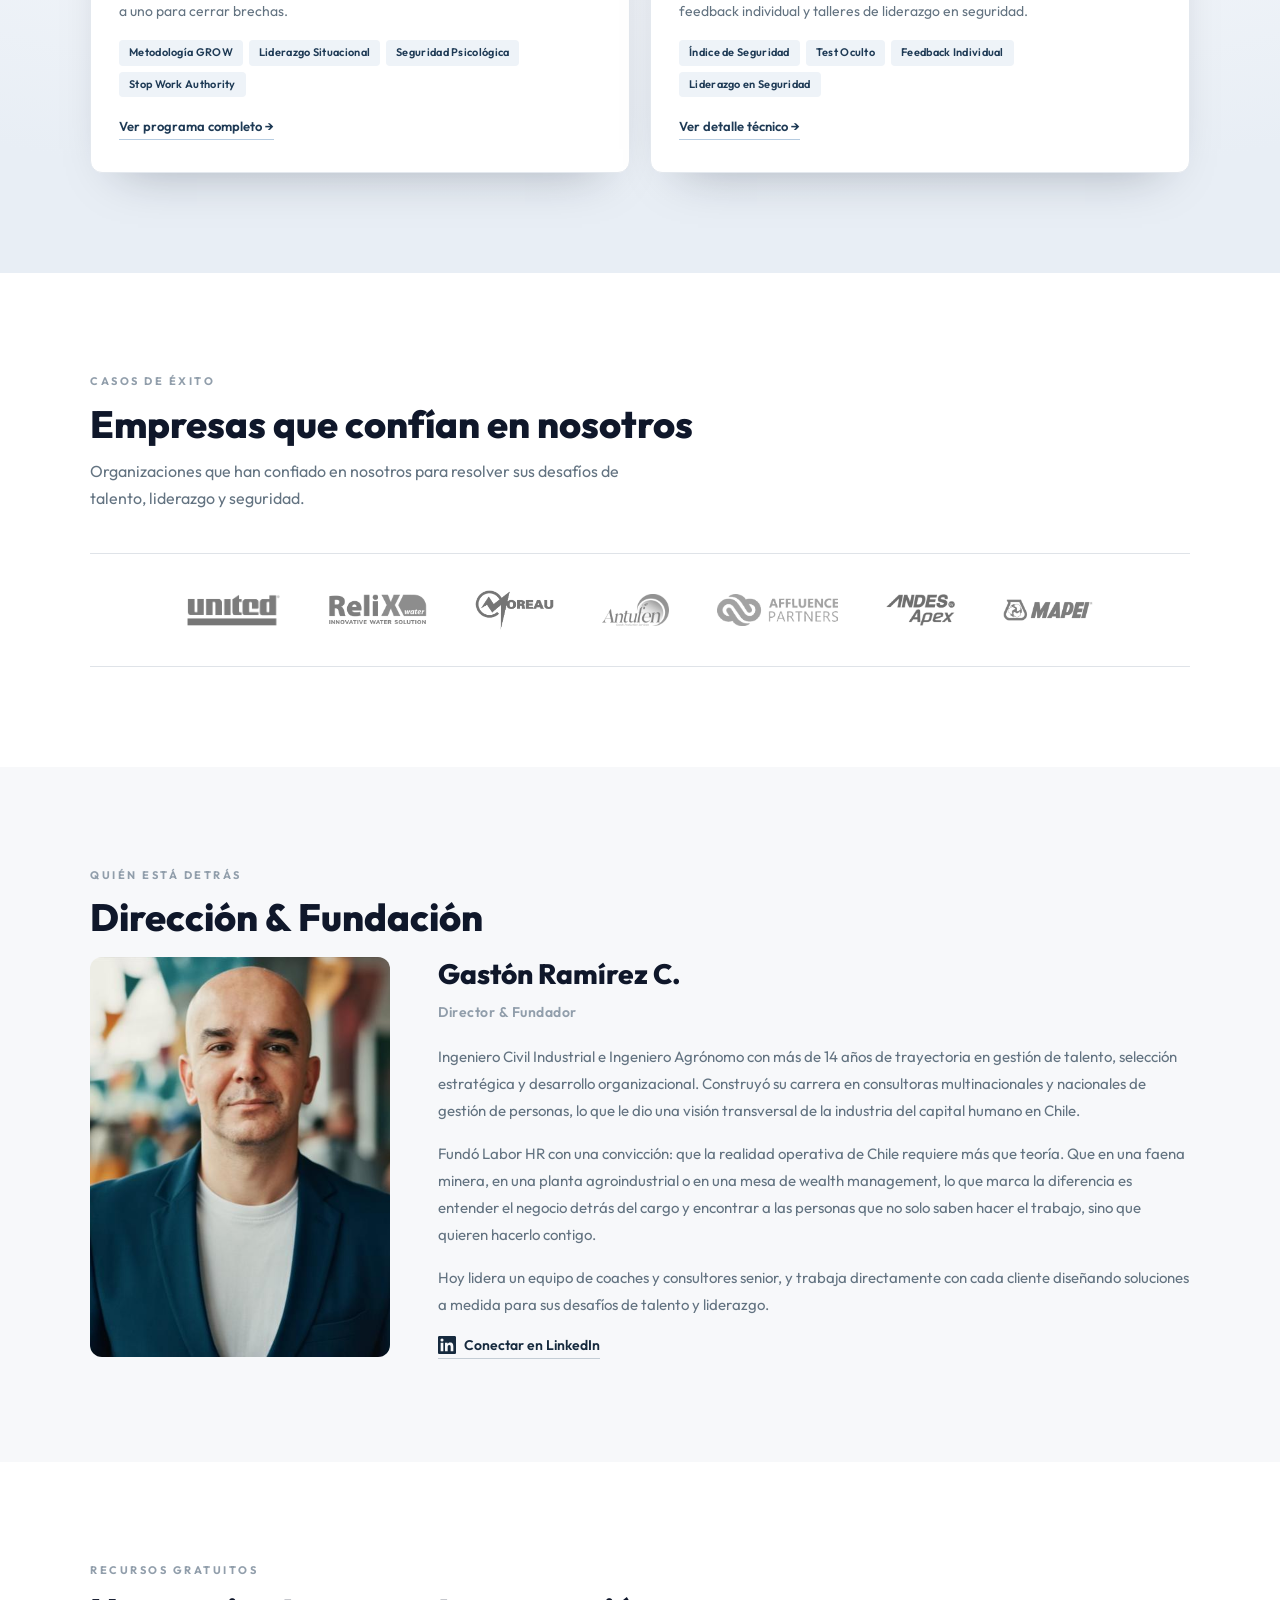
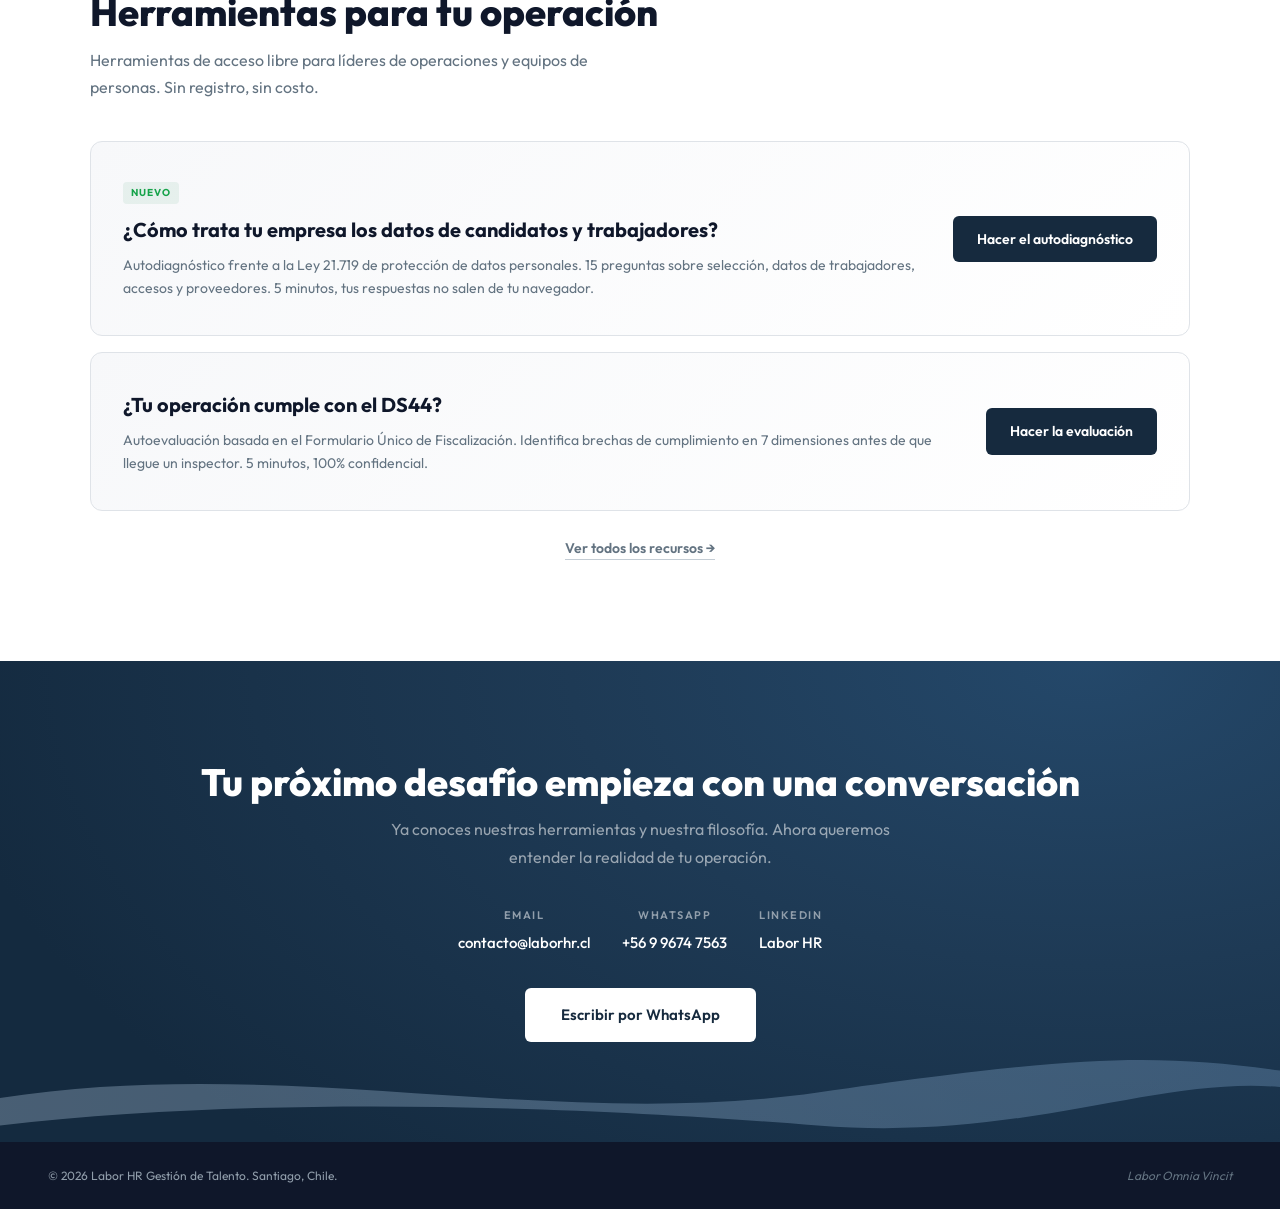
==== commit 5aa3f57b: "Estilo claro con cintas para el inicio y Vincit (propuesta) Co-Authored-By: Claude Opus 5.5 <noreply" ====
--- a/index.html
+++ b/index.html
@@ -621,6 +621,7 @@
 .nav-links a { white-space: nowrap; }
 @media (max-width: 1180px) and (min-width: 641px) { .nav-links { gap: 14px; } .nav-links a { font-size: 12px; } .nav-links .nav-cta { padding: 8px 14px; } }
 </style>
+<link rel="stylesheet" href="estilo-claro.css">
 </head>
 <body>
 
@@ -684,7 +685,7 @@
   <div class="vincit-inner">
     <div>
       <span class="vincit-tag">Nuevo · Plataforma</span>
-      <img src="vincit-logo-blanco.png" alt="Vincit" class="vincit-logo">
+      <img src="vincit-logo-navy.png" alt="Vincit" class="vincit-logo">
       <div class="vincit-by">by Labor HR</div>
       <h2>Tu software de RRHH administra. Vincit desarrolla.</h2>
       <p>Complementa a tu sistema de RRHH y profundiza en desarrollo organizacional: clima laboral, detección de necesidades de capacitación, descripciones de cargo y coaching en una sola plataforma, respaldada por nuestra consultoría.</p>
@@ -920,5 +921,6 @@
   <div class="footer-motto">Labor Omnia Vincit</div>
 </footer>
 
+<!-- Cloudflare Web Analytics --><script type='module' src='https://static.cloudflareinsights.com/beacon.min.js' data-cf-beacon='{"token": "b7498a34d8f34fffbbb4c86181ea65d8"}'></script><!-- End Cloudflare Web Analytics -->
 </body>
 </html>
--- a/estilo-claro.css
+++ b/estilo-claro.css
@@ -0,0 +1,99 @@
+/* ═══ Estilo claro con cintas (misma línea de los videos y piezas de Vincit) ═══
+   Se carga después del estilo de cada página y solo cambia colores y fondos. */
+:root {
+  --cl-navy: #1E3A55;
+  --cl-ink: #0F172A;
+  --cl-gray: #4A5568;
+  --cl-soft: #8E99A4;
+  --cl-sky: #B5CBE0;
+  --cl-sky2: #7FA6CC;
+  --cl-bg: radial-gradient(120% 90% at 50% 0%, #FFFFFF 0%, #F3F6FA 55%, #E8EEF5 100%);
+  --cl-card-shadow: 0 24px 50px -30px rgba(15,23,42,.35);
+  /* Cinta navy → celeste */
+  --cl-ribbon: url("data:image/svg+xml,%3Csvg xmlns='http://www.w3.org/2000/svg' viewBox='0 0 1440 260' preserveAspectRatio='none'%3E%3Cdefs%3E%3ClinearGradient id='g' x1='0' x2='1'%3E%3Cstop offset='0' stop-color='%231E3A55'/%3E%3Cstop offset='.55' stop-color='%237FA6CC'/%3E%3Cstop offset='1' stop-color='%23B5CBE0'/%3E%3C/linearGradient%3E%3ClinearGradient id='h' x1='0' x2='1'%3E%3Cstop offset='0' stop-color='%23B5CBE0'/%3E%3Cstop offset='1' stop-color='%237FA6CC'/%3E%3C/linearGradient%3E%3C/defs%3E%3Cpath d='M0 150 C 300 70, 560 220, 860 150 S 1260 50, 1440 90 L 1440 140 C 1260 100, 1100 240, 860 230 S 300 140, 0 230 Z' fill='url(%23g)' opacity='.9'/%3E%3Cpath d='M0 215 C 320 160, 600 260, 900 215 S 1300 150, 1440 180 L 1440 196 C 1300 170, 1150 260, 900 250 S 320 190, 0 240 Z' fill='url(%23h)' opacity='.5'/%3E%3C/svg%3E");
+  --cl-ribbon-soft: url("data:image/svg+xml,%3Csvg xmlns='http://www.w3.org/2000/svg' viewBox='0 0 1440 200' preserveAspectRatio='none'%3E%3Cdefs%3E%3ClinearGradient id='g' x1='0' x2='1'%3E%3Cstop offset='0' stop-color='%23B5CBE0'/%3E%3Cstop offset='1' stop-color='%237FA6CC'/%3E%3C/linearGradient%3E%3C/defs%3E%3Cpath d='M0 120 C 320 40, 620 180, 920 110 S 1300 40, 1440 70 L 1440 100 C 1300 80, 1150 200, 920 170 S 320 110, 0 170 Z' fill='url(%23g)' opacity='.55'/%3E%3C/svg%3E");
+}
+
+/* ─── Menú claro ─── */
+.nav { background: rgba(255,255,255,.92) !important; border-bottom: 1px solid #E3E8EE !important; }
+.nav-logo { filter: none !important; }
+.nav-links a { color: var(--cl-gray) !important; }
+.nav-links a:hover { color: var(--cl-navy) !important; }
+.nav-links .nav-cta { background: var(--cl-navy) !important; color: #fff !important; }
+.nav-links .nav-cta:hover { background: #142A3F !important; }
+.nav-toggle span { background: var(--cl-navy) !important; }
+@media (max-width: 640px) { .nav-links { background: #fff !important; border-top: 1px solid #E3E8EE !important; } }
+
+/* ─── Portadas claras con cinta ─── */
+.hero, .page-hero { background: var(--cl-bg) !important; }
+.hero::after, .page-hero::after {
+  content: ""; position: absolute; left: 0; right: 0; bottom: 0; height: clamp(110px, 16vw, 220px);
+  background: var(--cl-ribbon) center bottom / 100% 100% no-repeat; pointer-events: none;
+}
+.hero-topo, .hero-gradient, .hero-grid { display: none !important; }
+.hero-inner { z-index: 1; }
+.hero-eyebrow, .breadcrumb { color: var(--cl-soft) !important; }
+.breadcrumb a { color: var(--cl-navy) !important; }
+.hero h1, .page-hero h1 { color: var(--cl-ink) !important; }
+.hero h1 em, .page-hero h1 em { color: var(--cl-navy) !important; }
+.hero-sub, .hero .lead, .hero-by, .page-hero p { color: var(--cl-gray) !important; }
+.hero-logo { filter: none !important; }
+.hero .btn-outline { color: var(--cl-navy) !important; border: 1px solid rgba(30,58,85,.35) !important; }
+.hero .btn-outline:hover { background: rgba(30,58,85,.06) !important; }
+.hero .btn-white { background: var(--cl-navy) !important; color: #fff !important; }
+.hero .btn-white:hover { background: #142A3F !important; }
+
+/* ─── Inicio: franja de Vincit en celeste suave ─── */
+.vincit-band { background: linear-gradient(135deg, #EEF3F8, #E2EBF4) !important; position: relative; overflow: hidden; }
+.vincit-band::after {
+  content: ""; position: absolute; left: 0; right: 0; bottom: 0; height: 120px;
+  background: var(--cl-ribbon-soft) center bottom / 100% 100% no-repeat; pointer-events: none;
+}
+.vincit-inner { position: relative; z-index: 1; }
+.vincit-tag { color: var(--cl-navy) !important; border-color: rgba(30,58,85,.25) !important; background: #fff; }
+.vincit-by { color: var(--cl-gray) !important; }
+.vincit-band h2 { color: var(--cl-ink) !important; }
+.vincit-band p { color: var(--cl-gray) !important; }
+.vincit-mod { background: #fff !important; border: 1px solid #E3E8EE !important; box-shadow: var(--cl-card-shadow); }
+.vincit-mod b { color: var(--cl-navy) !important; }
+.vincit-mod span { color: var(--cl-gray) !important; }
+.vincit-btn { background: var(--cl-navy) !important; color: #fff !important; }
+.vincit-btn:hover { background: #142A3F !important; }
+
+/* ─── Inicio: tarjetas destacadas blancas con borde navy ─── */
+.srv-card.srv-featured { background: #fff !important; border: 1px solid #E3E8EE !important; border-top: 4px solid var(--cl-navy) !important; box-shadow: var(--cl-card-shadow); }
+.srv-featured .srv-icon { background: linear-gradient(135deg, var(--cl-navy), var(--cl-sky2)) !important; }
+.srv-featured .srv-icon svg { stroke: #fff !important; }
+.srv-featured h3 { color: var(--cl-ink) !important; }
+.srv-featured p { color: #637381 !important; }
+.srv-featured .srv-tag { background: #EEF3F8 !important; color: var(--cl-navy) !important; }
+.srv-featured .srv-link { color: var(--cl-navy) !important; border-color: var(--cl-sky) !important; }
+
+/* ─── Inicio: minería en gris muy claro ─── */
+.mining { background: var(--cl-bg) !important; }
+.mining-topo { display: none !important; }
+.mining .section-eyebrow { color: var(--cl-soft) !important; }
+.mining .section-title { color: var(--cl-ink) !important; }
+.mining .section-desc { color: var(--cl-gray) !important; }
+.mining-card { background: #fff !important; border: 1px solid #E3E8EE !important; box-shadow: var(--cl-card-shadow); }
+.mining-card h3 { color: var(--cl-ink) !important; }
+.mining-card p { color: #637381 !important; }
+.mining-card .srv-tag { background: #EEF3F8 !important; color: var(--cl-navy) !important; }
+.mining-card .srv-link { color: var(--cl-navy) !important; border-color: var(--cl-sky) !important; }
+
+/* ─── Vincit: "Por qué Vincit" en claro ─── */
+.why { background: var(--cl-bg) !important; color: var(--cl-ink) !important; }
+.why h2 { color: var(--cl-ink) !important; }
+.why .desc { color: var(--cl-gray) !important; }
+.why .eyebrow, .why .tag, .why .sec-label { color: var(--cl-soft) !important; }
+.why-card { background: #fff !important; border: 1px solid #E3E8EE !important; box-shadow: var(--cl-card-shadow); }
+.why-card h4 { color: var(--cl-navy) !important; }
+.why-card p { color: #637381 !important; }
+
+/* ─── Cierre: queda navy (como el final de los videos), con una cinta ─── */
+.contact { position: relative; overflow: hidden; background: radial-gradient(90% 140% at 85% 0%, #24486A 0%, #1E3A55 45%, #142A3F 100%) !important; }
+.contact::after {
+  content: ""; position: absolute; left: 0; right: 0; bottom: 0; height: 110px;
+  background: var(--cl-ribbon-soft) center bottom / 100% 100% no-repeat; opacity: .6; pointer-events: none;
+}
+.contact > * { position: relative; z-index: 1; }
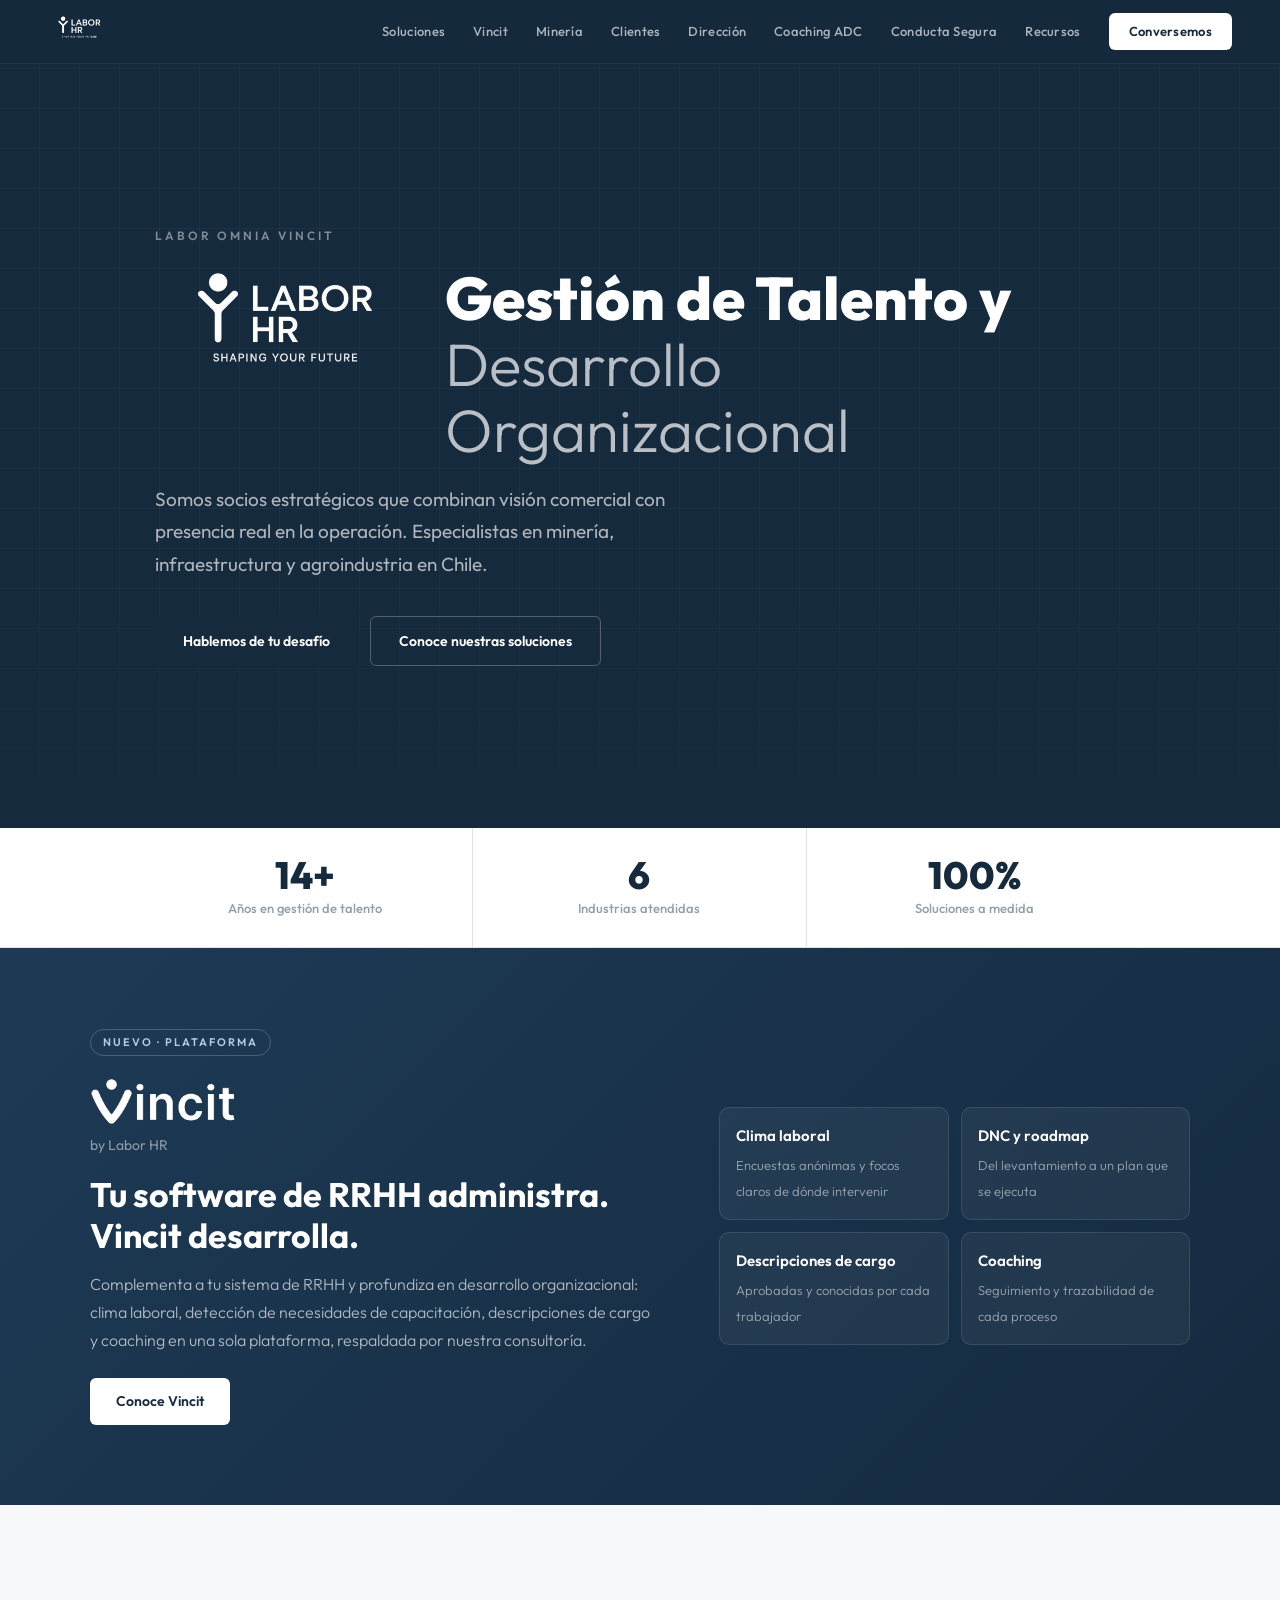
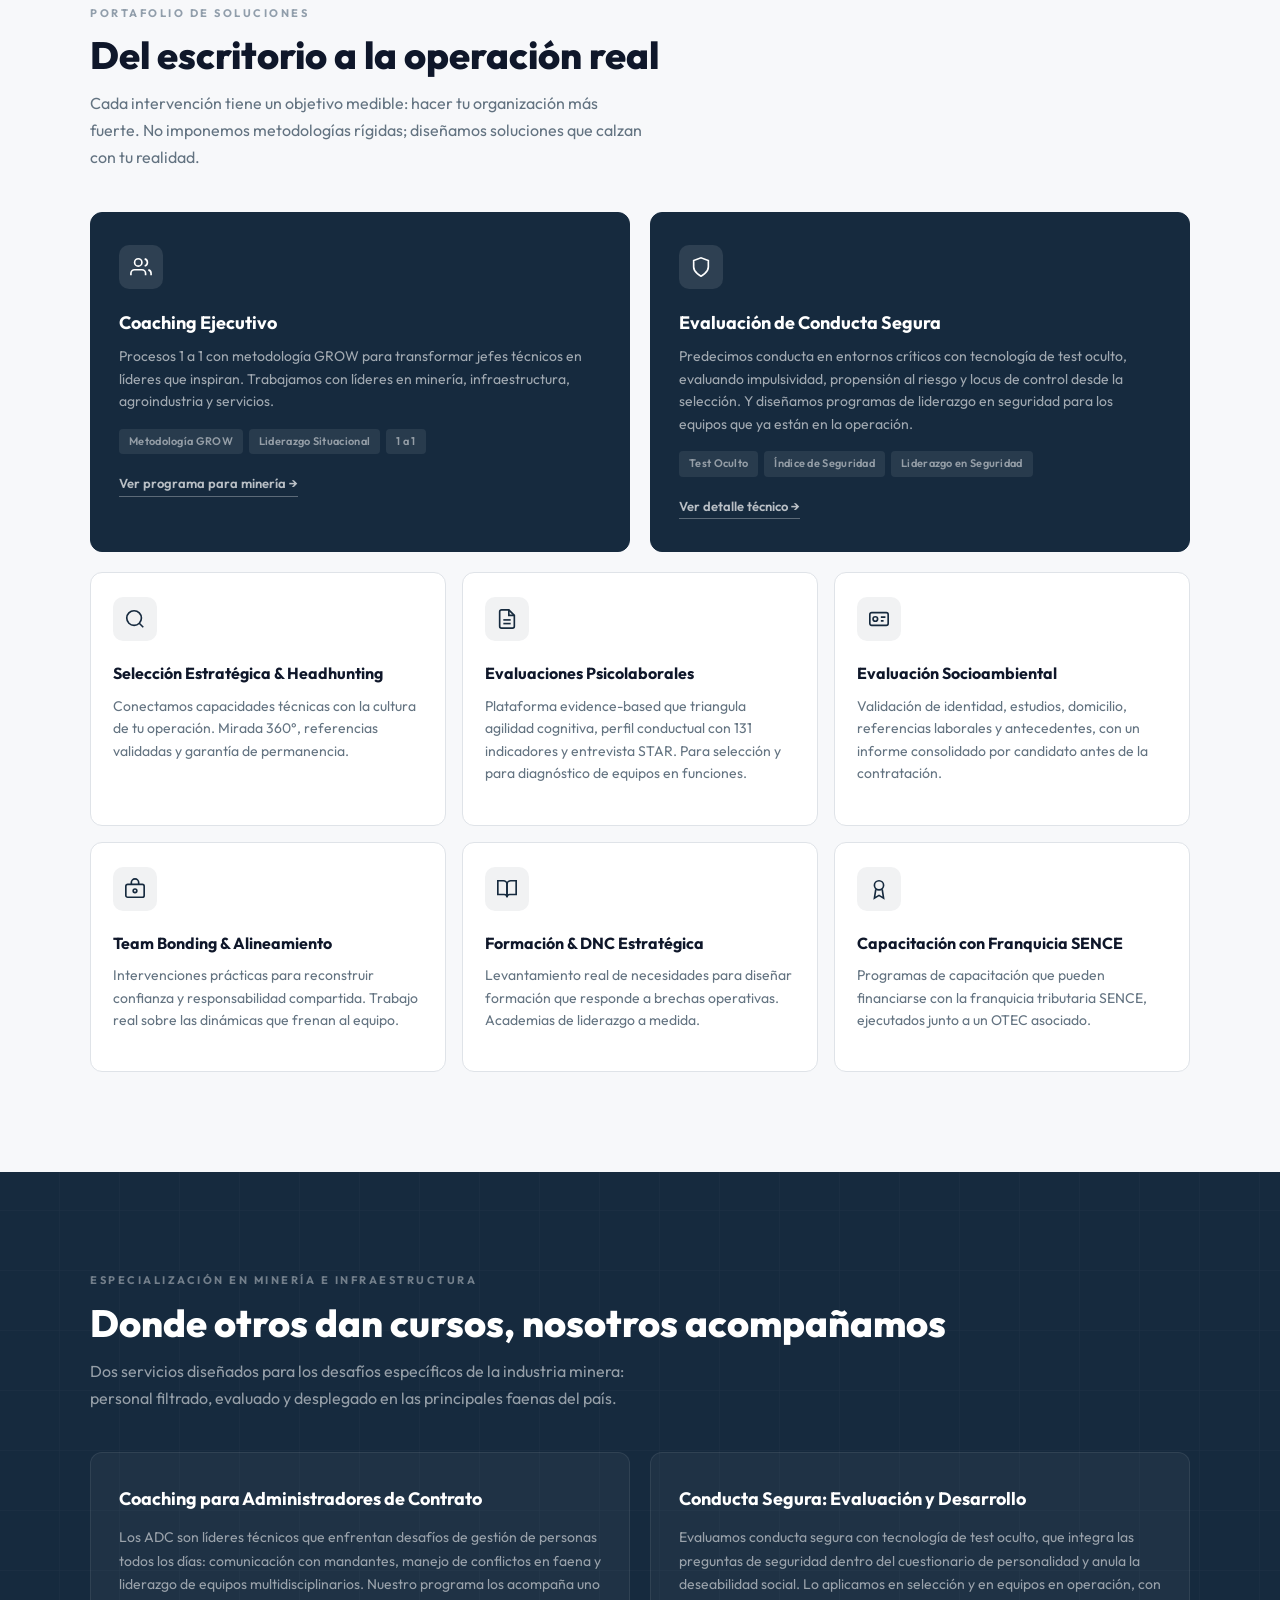
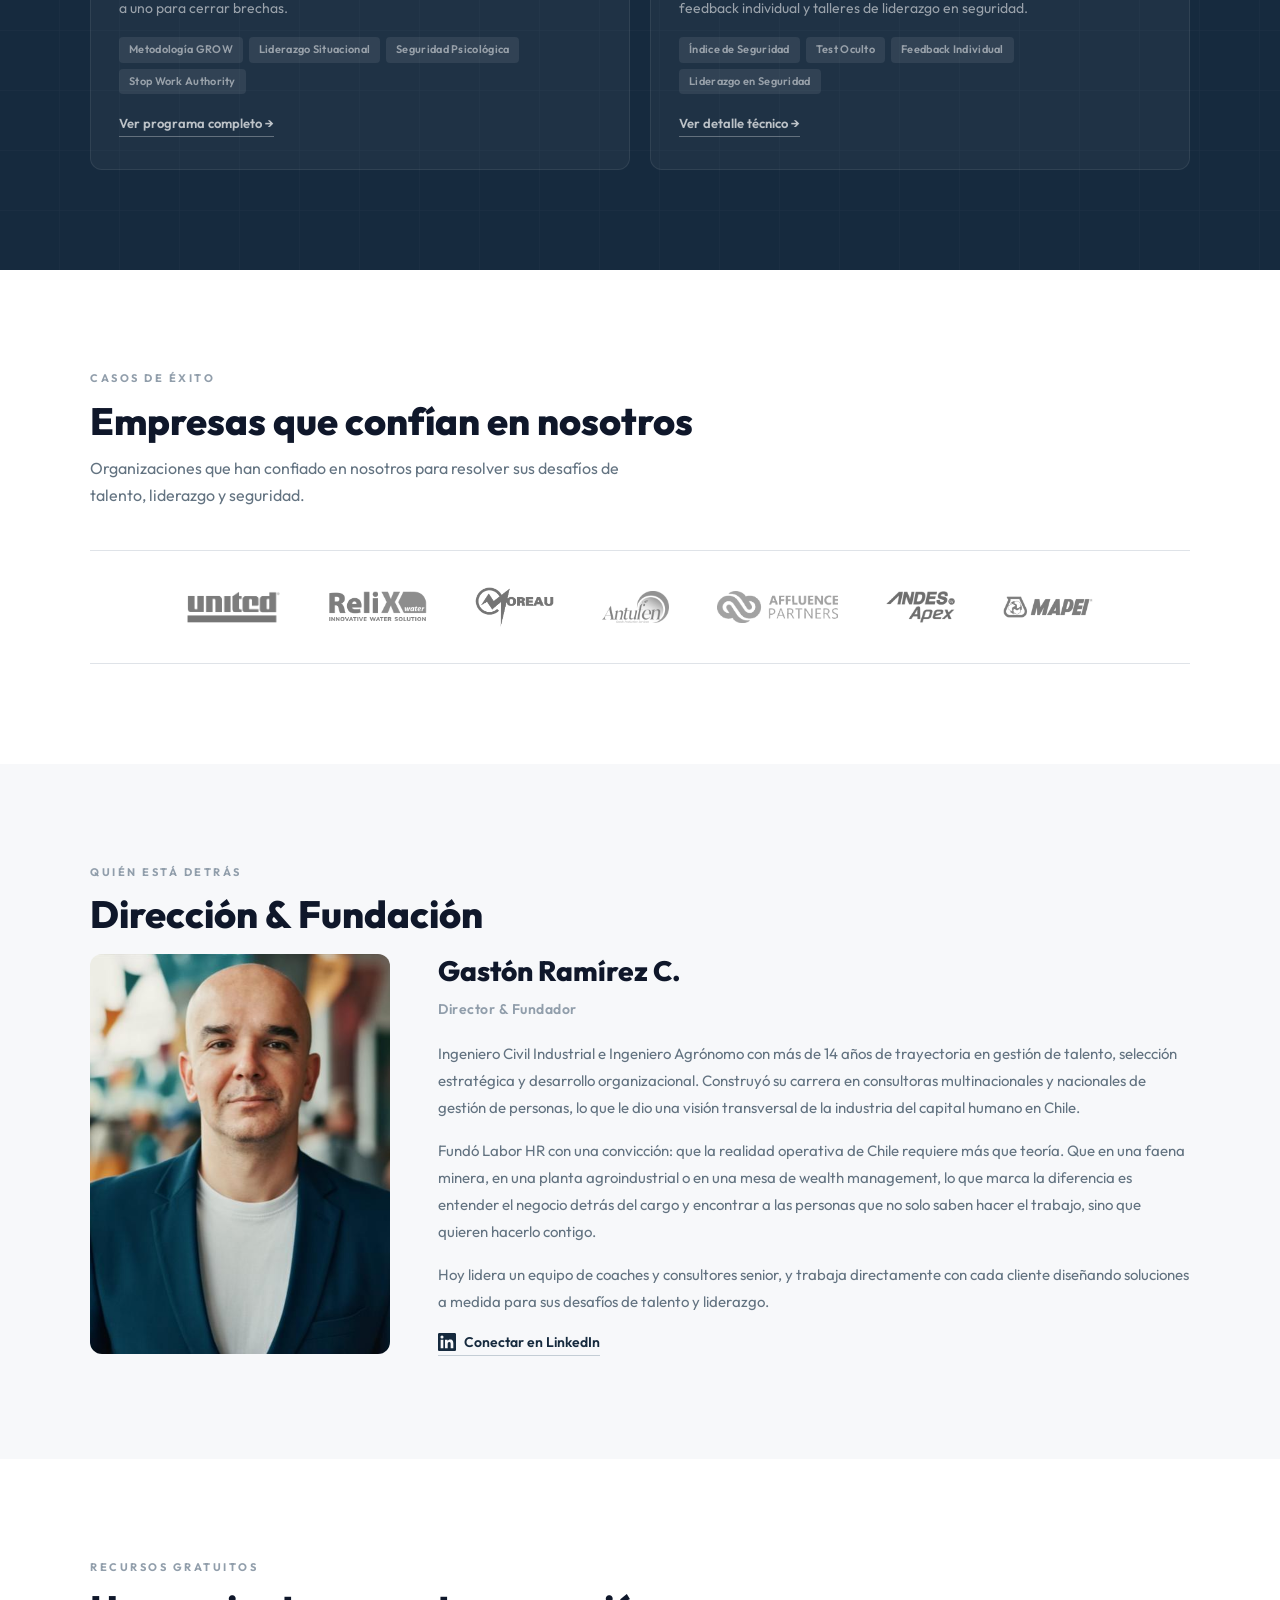
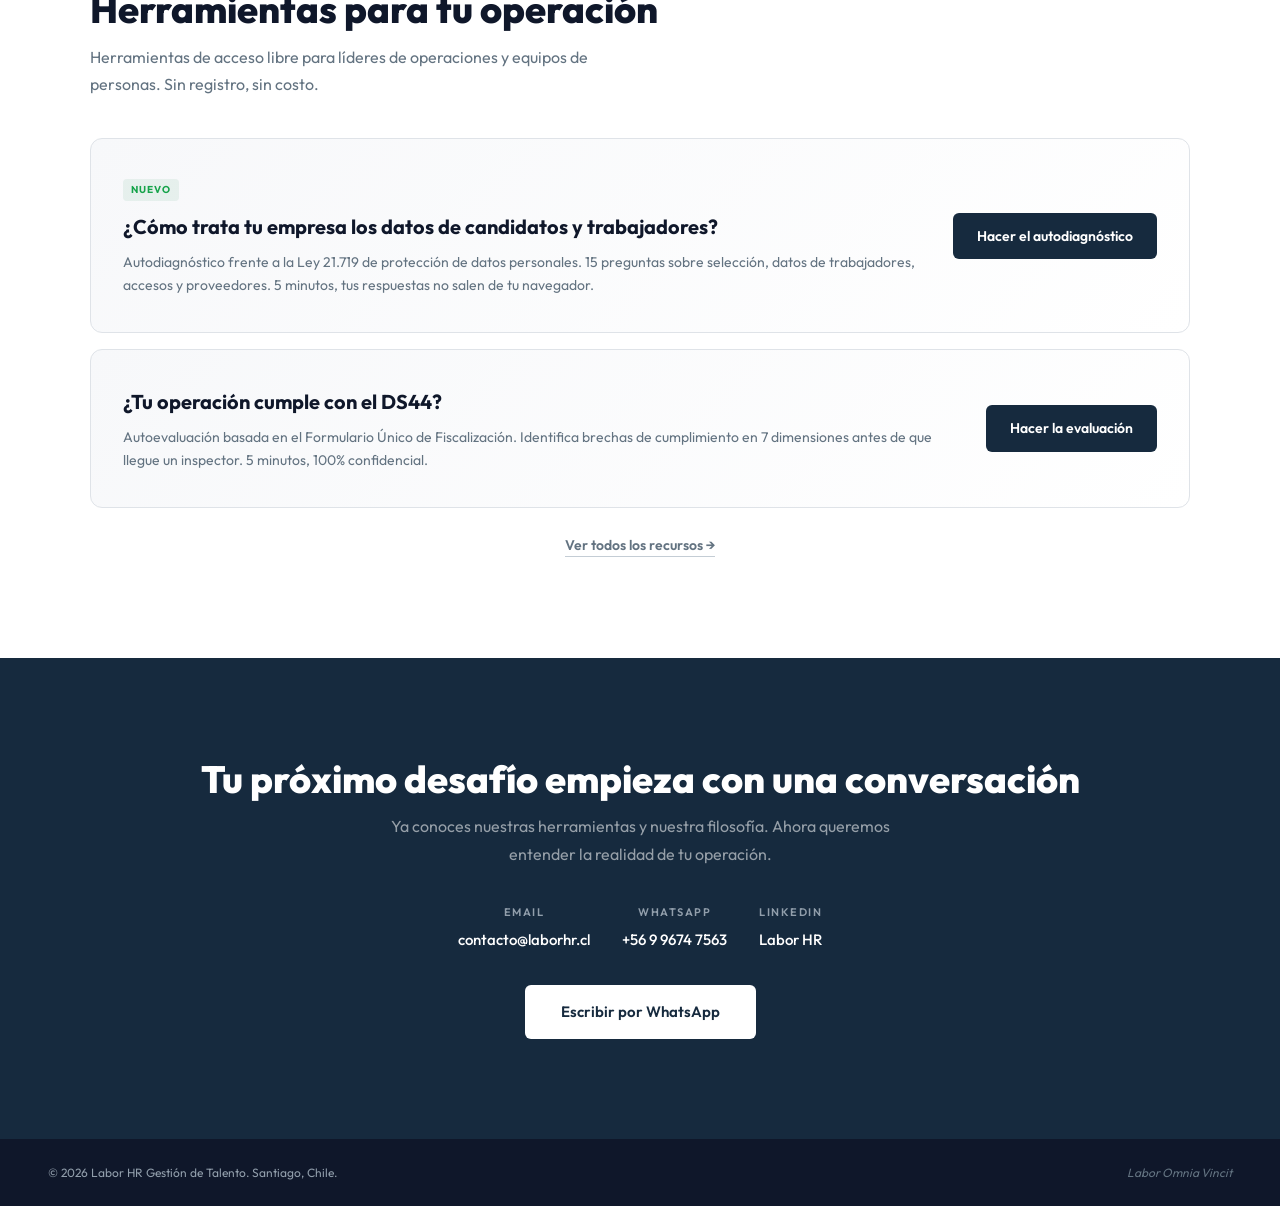
==== commit a5025dd1: "Medición de visitas con Cloudflare Web Analytics en todas las páginas Co-Authored-By: Claude Opus 5." ====
--- a/index.html
+++ b/index.html
@@ -621,7 +621,6 @@
 .nav-links a { white-space: nowrap; }
 @media (max-width: 1180px) and (min-width: 641px) { .nav-links { gap: 14px; } .nav-links a { font-size: 12px; } .nav-links .nav-cta { padding: 8px 14px; } }
 </style>
-<link rel="stylesheet" href="estilo-claro.css">
 </head>
 <body>
 
@@ -685,7 +684,7 @@
   <div class="vincit-inner">
     <div>
       <span class="vincit-tag">Nuevo · Plataforma</span>
-      <img src="vincit-logo-navy.png" alt="Vincit" class="vincit-logo">
+      <img src="vincit-logo-blanco.png" alt="Vincit" class="vincit-logo">
       <div class="vincit-by">by Labor HR</div>
       <h2>Tu software de RRHH administra. Vincit desarrolla.</h2>
       <p>Complementa a tu sistema de RRHH y profundiza en desarrollo organizacional: clima laboral, detección de necesidades de capacitación, descripciones de cargo y coaching en una sola plataforma, respaldada por nuestra consultoría.</p>
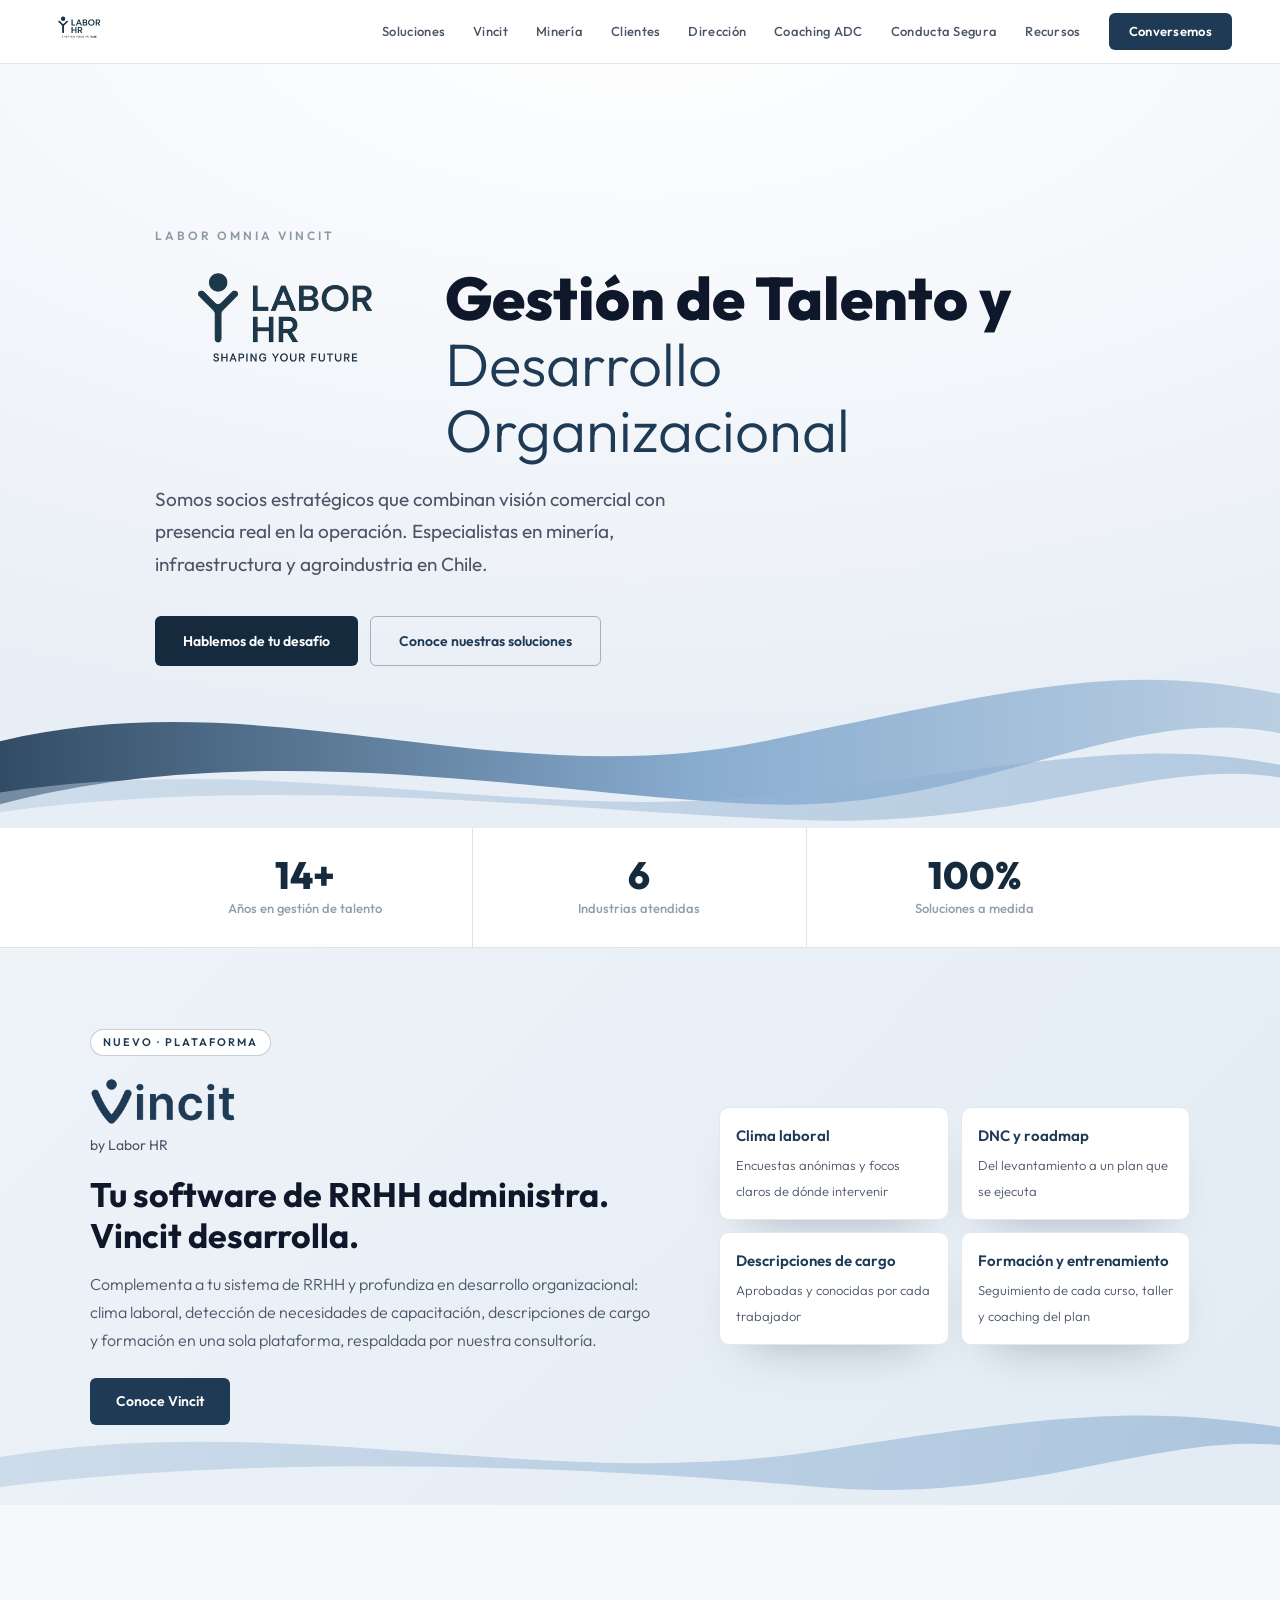
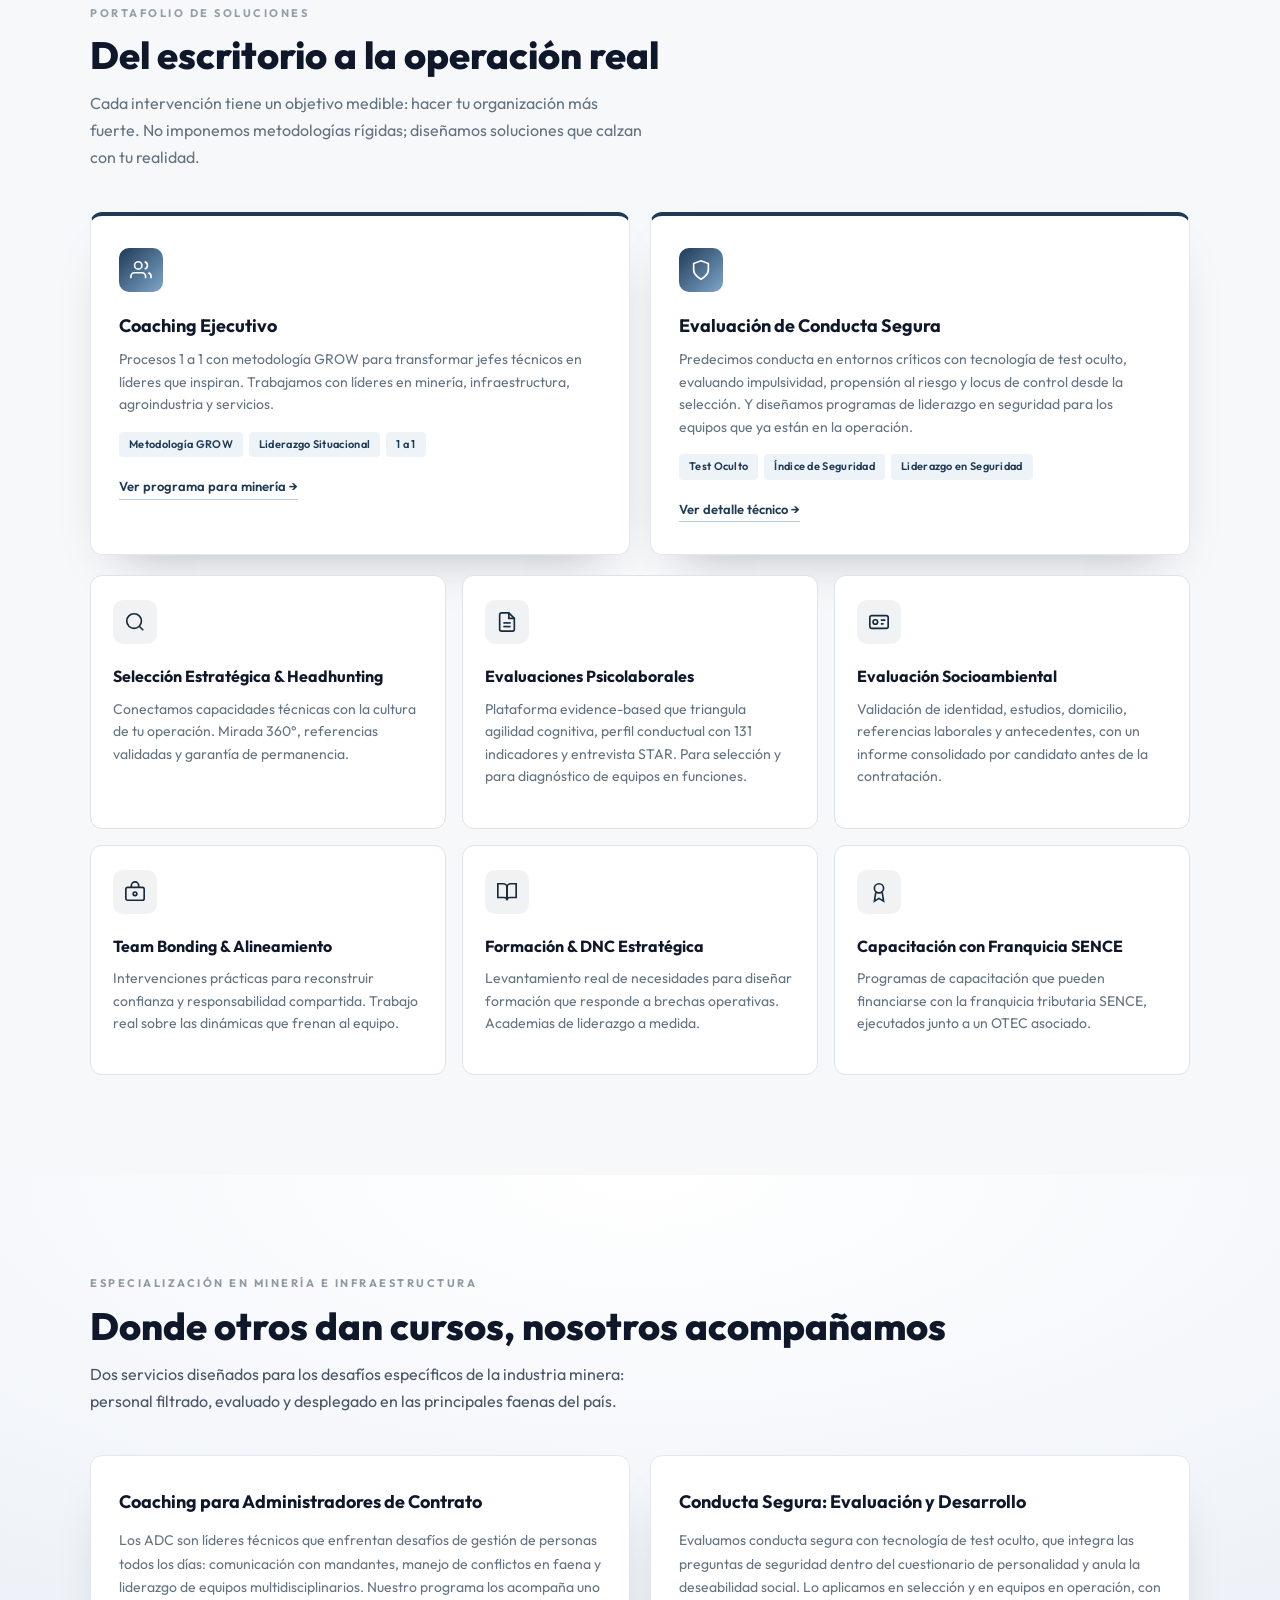
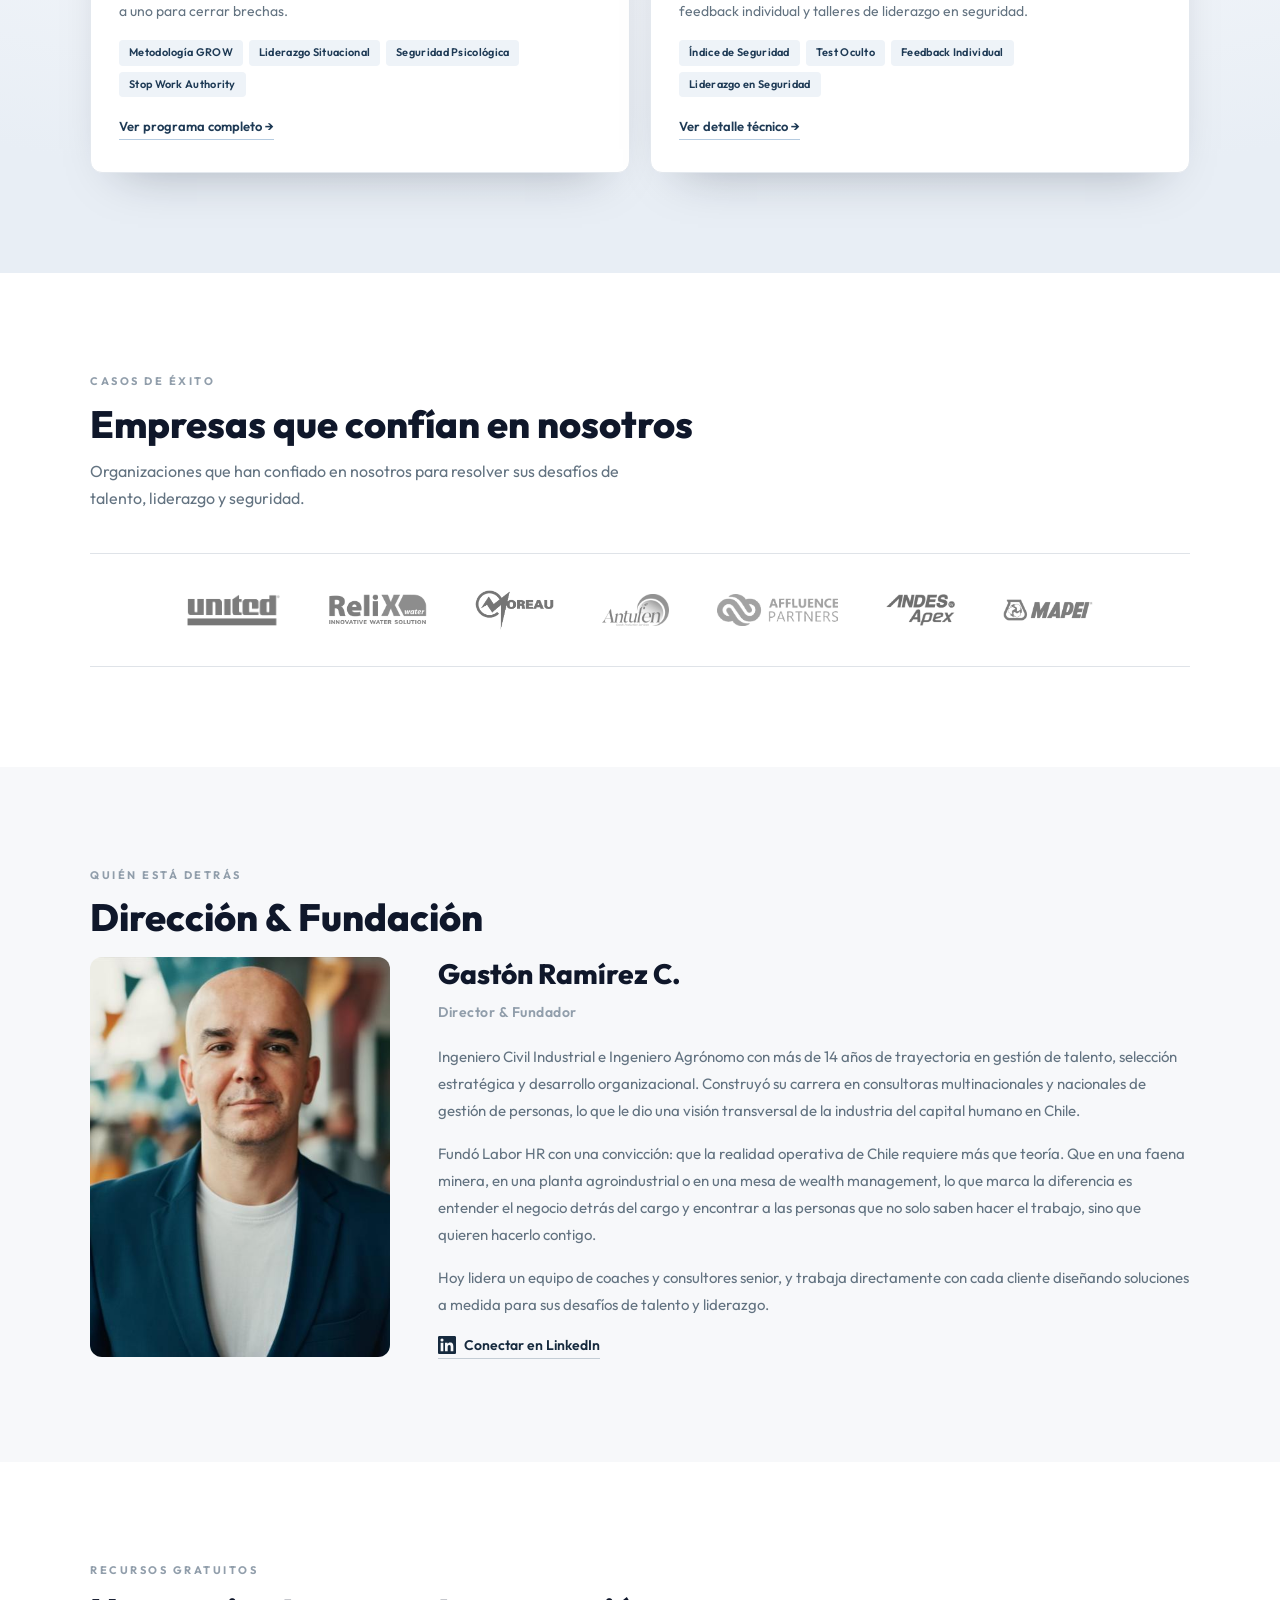
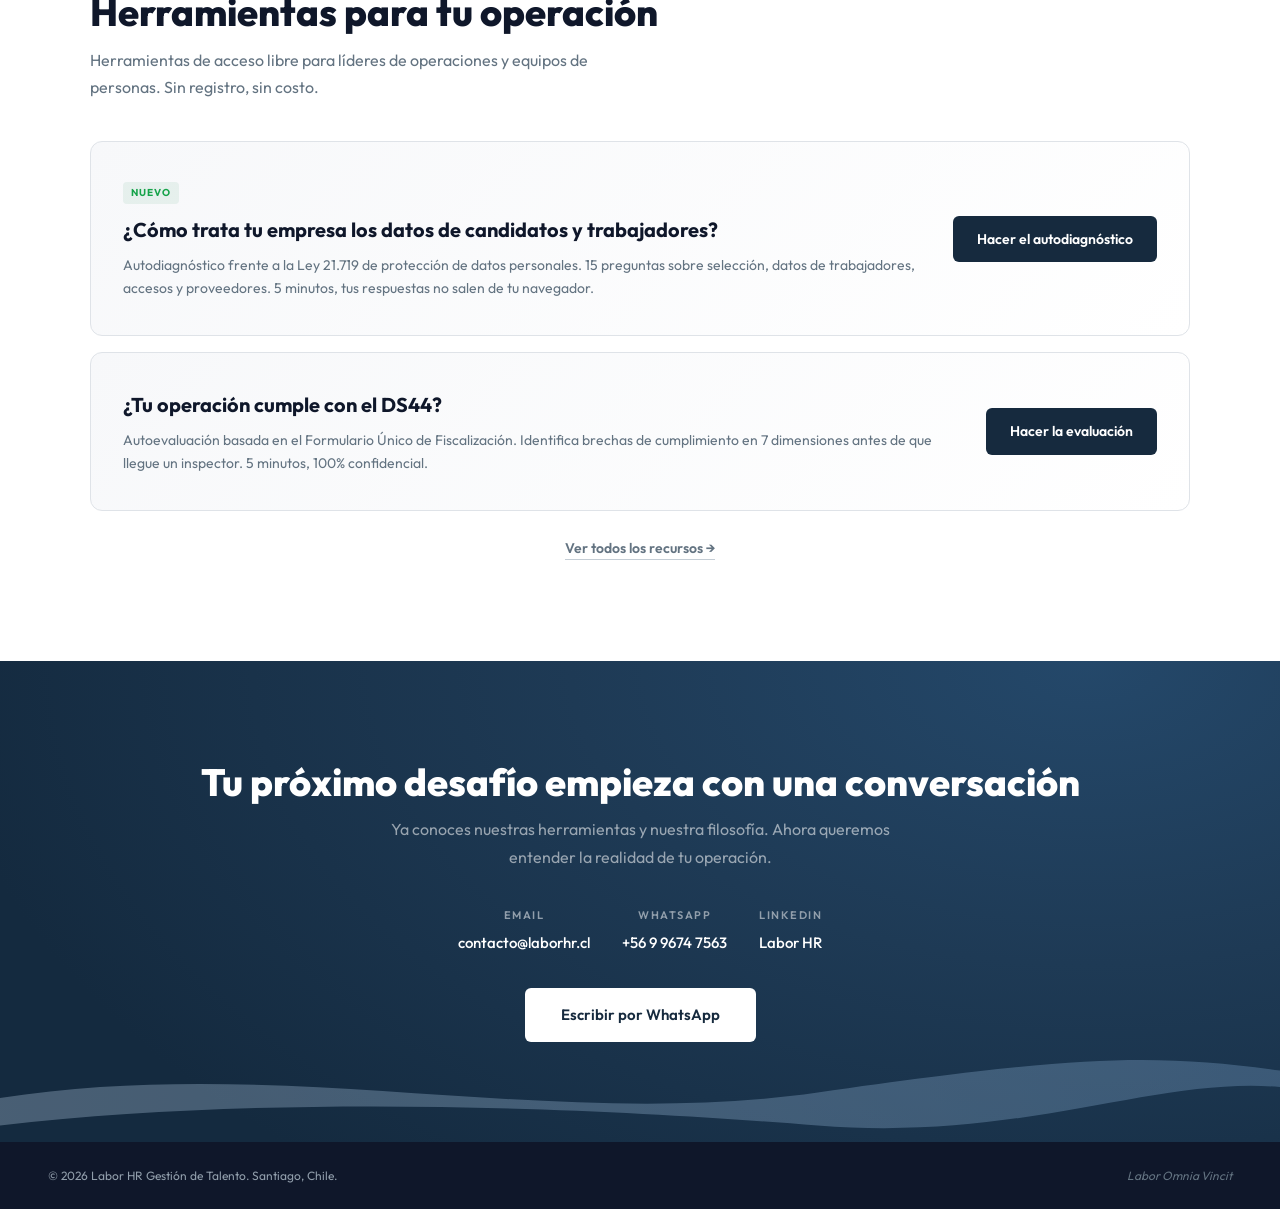
==== commit 2784c863: "Inicio: el bloque de Vincit dice Formación y entrenamiento en vez de Coaching Co-Authored-By: Claude" ====
--- a/index.html
+++ b/index.html
@@ -621,6 +621,7 @@
 .nav-links a { white-space: nowrap; }
 @media (max-width: 1180px) and (min-width: 641px) { .nav-links { gap: 14px; } .nav-links a { font-size: 12px; } .nav-links .nav-cta { padding: 8px 14px; } }
 </style>
+<link rel="stylesheet" href="estilo-claro.css">
 </head>
 <body>
 
@@ -684,17 +685,17 @@
   <div class="vincit-inner">
     <div>
       <span class="vincit-tag">Nuevo · Plataforma</span>
-      <img src="vincit-logo-blanco.png" alt="Vincit" class="vincit-logo">
+      <img src="vincit-logo-navy.png" alt="Vincit" class="vincit-logo">
       <div class="vincit-by">by Labor HR</div>
       <h2>Tu software de RRHH administra. Vincit desarrolla.</h2>
-      <p>Complementa a tu sistema de RRHH y profundiza en desarrollo organizacional: clima laboral, detección de necesidades de capacitación, descripciones de cargo y coaching en una sola plataforma, respaldada por nuestra consultoría.</p>
+      <p>Complementa a tu sistema de RRHH y profundiza en desarrollo organizacional: clima laboral, detección de necesidades de capacitación, descripciones de cargo y formación en una sola plataforma, respaldada por nuestra consultoría.</p>
       <a href="vincit.html" class="vincit-btn">Conoce Vincit</a>
     </div>
     <div class="vincit-mods">
       <div class="vincit-mod"><b>Clima laboral</b><span>Encuestas anónimas y focos claros de dónde intervenir</span></div>
       <div class="vincit-mod"><b>DNC y roadmap</b><span>Del levantamiento a un plan que se ejecuta</span></div>
       <div class="vincit-mod"><b>Descripciones de cargo</b><span>Aprobadas y conocidas por cada trabajador</span></div>
-      <div class="vincit-mod"><b>Coaching</b><span>Seguimiento y trazabilidad de cada proceso</span></div>
+      <div class="vincit-mod"><b>Formación y entrenamiento</b><span>Seguimiento de cada curso, taller y coaching del plan</span></div>
     </div>
   </div>
 </section>
--- a/estilo-claro.css
+++ b/estilo-claro.css
@@ -0,0 +1,131 @@
+/* ═══ Estilo claro con cintas (misma línea de los videos y piezas de Vincit) ═══
+   Se carga después del estilo de cada página y solo cambia colores y fondos. */
+:root {
+  --cl-navy: #1E3A55;
+  --cl-ink: #0F172A;
+  --cl-gray: #4A5568;
+  --cl-soft: #8E99A4;
+  --cl-sky: #B5CBE0;
+  --cl-sky2: #7FA6CC;
+  --cl-bg: radial-gradient(120% 90% at 50% 0%, #FFFFFF 0%, #F3F6FA 55%, #E8EEF5 100%);
+  --cl-card-shadow: 0 24px 50px -30px rgba(15,23,42,.35);
+  /* Cinta navy → celeste */
+  --cl-ribbon: url("data:image/svg+xml,%3Csvg xmlns='http://www.w3.org/2000/svg' viewBox='0 0 1440 260' preserveAspectRatio='none'%3E%3Cdefs%3E%3ClinearGradient id='g' x1='0' x2='1'%3E%3Cstop offset='0' stop-color='%231E3A55'/%3E%3Cstop offset='.55' stop-color='%237FA6CC'/%3E%3Cstop offset='1' stop-color='%23B5CBE0'/%3E%3C/linearGradient%3E%3ClinearGradient id='h' x1='0' x2='1'%3E%3Cstop offset='0' stop-color='%23B5CBE0'/%3E%3Cstop offset='1' stop-color='%237FA6CC'/%3E%3C/linearGradient%3E%3C/defs%3E%3Cpath d='M0 150 C 300 70, 560 220, 860 150 S 1260 50, 1440 90 L 1440 140 C 1260 100, 1100 240, 860 230 S 300 140, 0 230 Z' fill='url(%23g)' opacity='.9'/%3E%3Cpath d='M0 215 C 320 160, 600 260, 900 215 S 1300 150, 1440 180 L 1440 196 C 1300 170, 1150 260, 900 250 S 320 190, 0 240 Z' fill='url(%23h)' opacity='.5'/%3E%3C/svg%3E");
+  --cl-ribbon-soft: url("data:image/svg+xml,%3Csvg xmlns='http://www.w3.org/2000/svg' viewBox='0 0 1440 200' preserveAspectRatio='none'%3E%3Cdefs%3E%3ClinearGradient id='g' x1='0' x2='1'%3E%3Cstop offset='0' stop-color='%23B5CBE0'/%3E%3Cstop offset='1' stop-color='%237FA6CC'/%3E%3C/linearGradient%3E%3C/defs%3E%3Cpath d='M0 120 C 320 40, 620 180, 920 110 S 1300 40, 1440 70 L 1440 100 C 1300 80, 1150 200, 920 170 S 320 110, 0 170 Z' fill='url(%23g)' opacity='.55'/%3E%3C/svg%3E");
+}
+
+/* ─── Menú claro ─── */
+.nav { background: rgba(255,255,255,.92) !important; border-bottom: 1px solid #E3E8EE !important; }
+.nav-logo { filter: none !important; }
+.nav-links a { color: var(--cl-gray) !important; }
+.nav-links a:hover { color: var(--cl-navy) !important; }
+.nav-links .nav-cta { background: var(--cl-navy) !important; color: #fff !important; }
+.nav-links .nav-cta:hover { background: #142A3F !important; }
+.nav-toggle span { background: var(--cl-navy) !important; }
+@media (max-width: 640px) { .nav-links { background: #fff !important; border-top: 1px solid #E3E8EE !important; } }
+
+/* ─── Portadas claras con cinta ─── */
+.hero, .page-hero { background: var(--cl-bg) !important; }
+.hero::after, .page-hero::after {
+  content: ""; position: absolute; left: 0; right: 0; bottom: 0; height: clamp(110px, 16vw, 220px);
+  background: var(--cl-ribbon) center bottom / 100% 100% no-repeat; pointer-events: none;
+}
+.hero-topo, .hero-gradient, .hero-grid { display: none !important; }
+.hero-inner { z-index: 1; }
+.hero-eyebrow, .breadcrumb { color: var(--cl-soft) !important; }
+.breadcrumb a { color: var(--cl-navy) !important; }
+.hero h1, .page-hero h1 { color: var(--cl-ink) !important; }
+.hero h1 em, .page-hero h1 em { color: var(--cl-navy) !important; }
+.hero-sub, .hero .lead, .hero-by, .page-hero p { color: var(--cl-gray) !important; }
+.hero-logo { filter: none !important; }
+.hero .btn-outline { color: var(--cl-navy) !important; border: 1px solid rgba(30,58,85,.35) !important; }
+.hero .btn-outline:hover { background: rgba(30,58,85,.06) !important; }
+.hero .btn-white { background: var(--cl-navy) !important; color: #fff !important; }
+.hero .btn-white:hover { background: #142A3F !important; }
+
+/* ─── Inicio: franja de Vincit en celeste suave ─── */
+.vincit-band { background: linear-gradient(135deg, #EEF3F8, #E2EBF4) !important; position: relative; overflow: hidden; }
+.vincit-band::after {
+  content: ""; position: absolute; left: 0; right: 0; bottom: 0; height: 120px;
+  background: var(--cl-ribbon-soft) center bottom / 100% 100% no-repeat; pointer-events: none;
+}
+.vincit-inner { position: relative; z-index: 1; }
+.vincit-tag { color: var(--cl-navy) !important; border-color: rgba(30,58,85,.25) !important; background: #fff; }
+.vincit-by { color: var(--cl-gray) !important; }
+.vincit-band h2 { color: var(--cl-ink) !important; }
+.vincit-band p { color: var(--cl-gray) !important; }
+.vincit-mod { background: #fff !important; border: 1px solid #E3E8EE !important; box-shadow: var(--cl-card-shadow); }
+.vincit-mod b { color: var(--cl-navy) !important; }
+.vincit-mod span { color: var(--cl-gray) !important; }
+.vincit-btn { background: var(--cl-navy) !important; color: #fff !important; }
+.vincit-btn:hover { background: #142A3F !important; }
+
+/* ─── Inicio: tarjetas destacadas blancas con borde navy ─── */
+.srv-card.srv-featured { background: #fff !important; border: 1px solid #E3E8EE !important; border-top: 4px solid var(--cl-navy) !important; box-shadow: var(--cl-card-shadow); }
+.srv-featured .srv-icon { background: linear-gradient(135deg, var(--cl-navy), var(--cl-sky2)) !important; }
+.srv-featured .srv-icon svg { stroke: #fff !important; }
+.srv-featured h3 { color: var(--cl-ink) !important; }
+.srv-featured p { color: #637381 !important; }
+.srv-featured .srv-tag { background: #EEF3F8 !important; color: var(--cl-navy) !important; }
+.srv-featured .srv-link { color: var(--cl-navy) !important; border-color: var(--cl-sky) !important; }
+
+/* ─── Inicio: minería en gris muy claro ─── */
+.mining { background: var(--cl-bg) !important; }
+.mining-topo { display: none !important; }
+.mining .section-eyebrow { color: var(--cl-soft) !important; }
+.mining .section-title { color: var(--cl-ink) !important; }
+.mining .section-desc { color: var(--cl-gray) !important; }
+.mining-card { background: #fff !important; border: 1px solid #E3E8EE !important; box-shadow: var(--cl-card-shadow); }
+.mining-card h3 { color: var(--cl-ink) !important; }
+.mining-card p { color: #637381 !important; }
+.mining-card .srv-tag { background: #EEF3F8 !important; color: var(--cl-navy) !important; }
+.mining-card .srv-link { color: var(--cl-navy) !important; border-color: var(--cl-sky) !important; }
+
+/* ─── Vincit: "Por qué Vincit" en claro ─── */
+.why { background: var(--cl-bg) !important; color: var(--cl-ink) !important; }
+.why h2 { color: var(--cl-ink) !important; }
+.why .desc { color: var(--cl-gray) !important; }
+.why .eyebrow, .why .tag, .why .sec-label { color: var(--cl-soft) !important; }
+.why-card { background: #fff !important; border: 1px solid #E3E8EE !important; box-shadow: var(--cl-card-shadow); }
+.why-card h4 { color: var(--cl-navy) !important; }
+.why-card p { color: #637381 !important; }
+
+/* ─── Cierre: queda navy (como el final de los videos), con una cinta ─── */
+.contact { position: relative; overflow: hidden; background: radial-gradient(90% 140% at 85% 0%, #24486A 0%, #1E3A55 45%, #142A3F 100%) !important; }
+.contact::after {
+  content: ""; position: absolute; left: 0; right: 0; bottom: 0; height: 110px;
+  background: var(--cl-ribbon-soft) center bottom / 100% 100% no-repeat; opacity: .6; pointer-events: none;
+}
+.contact > * { position: relative; z-index: 1; }
+
+/* ─── Coaching ADC: "Proceso" en claro ─── */
+.proceso { background: var(--cl-bg) !important; color: var(--cl-ink) !important; }
+.proceso h2 { color: var(--cl-ink) !important; }
+.proceso .subtitle { color: var(--cl-gray) !important; }
+.proceso-step { background: #fff !important; border: 1px solid #E3E8EE !important; box-shadow: var(--cl-card-shadow); }
+.proceso-step h4 { color: var(--cl-navy) !important; }
+.proceso-step p { color: #637381 !important; }
+
+/* ─── Conducta Segura: "Ejes" en claro ─── */
+.ejes { background: var(--cl-bg) !important; color: var(--cl-ink) !important; }
+.ejes h2 { color: var(--cl-ink) !important; }
+.ejes .subtitle { color: var(--cl-gray) !important; }
+.eje-card { background: #fff !important; border: 1px solid #E3E8EE !important; box-shadow: var(--cl-card-shadow); }
+.eje-card h4 { color: var(--cl-navy) !important; }
+.eje-card p { color: #637381 !important; }
+
+/* ─── Portadas de páginas internas: título y texto ─── */
+.hero p, .page-hero .lead { color: var(--cl-gray) !important; }
+.hero-inner, .page-hero-inner { position: relative; z-index: 1; }
+
+/* ─── Autoevaluación DS44: encabezado claro ─── */
+.header { background: #fff !important; border-bottom: 1px solid #E3E8EE; }
+.header-logo { filter: none !important; }
+.header-sep { background: rgba(30,58,85,.2) !important; }
+.header-title { color: var(--cl-navy) !important; }
+.header-name { color: var(--cl-gray) !important; }
+.header-badge { background: #EEF3F8 !important; color: var(--cl-navy) !important; }
+
+/* ─── Portadas internas: espacio para que la cinta no tape el texto ─── */
+.page-hero, .hero:has(.hero-grid) { padding-bottom: clamp(120px, 13vw, 190px) !important; }
+.page-hero::after, .hero:has(.hero-grid)::after { height: clamp(80px, 10vw, 150px); }
